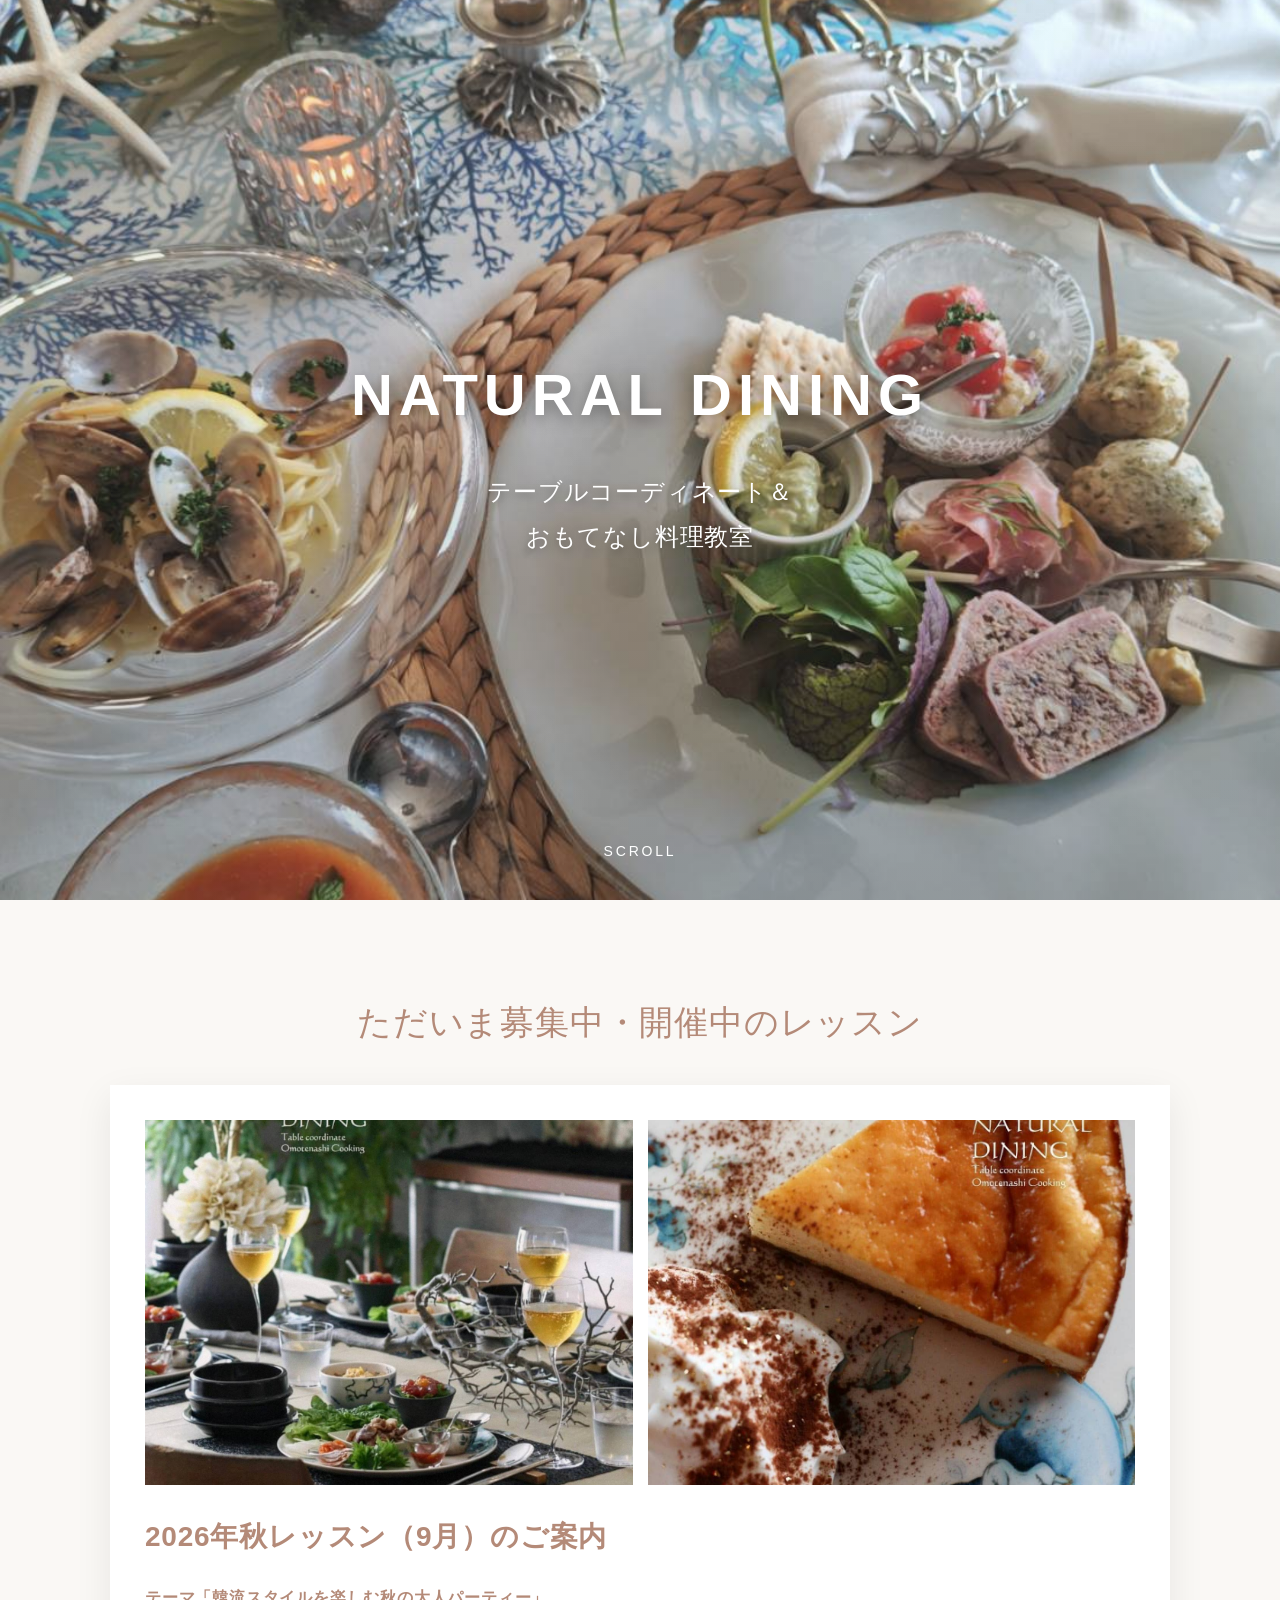
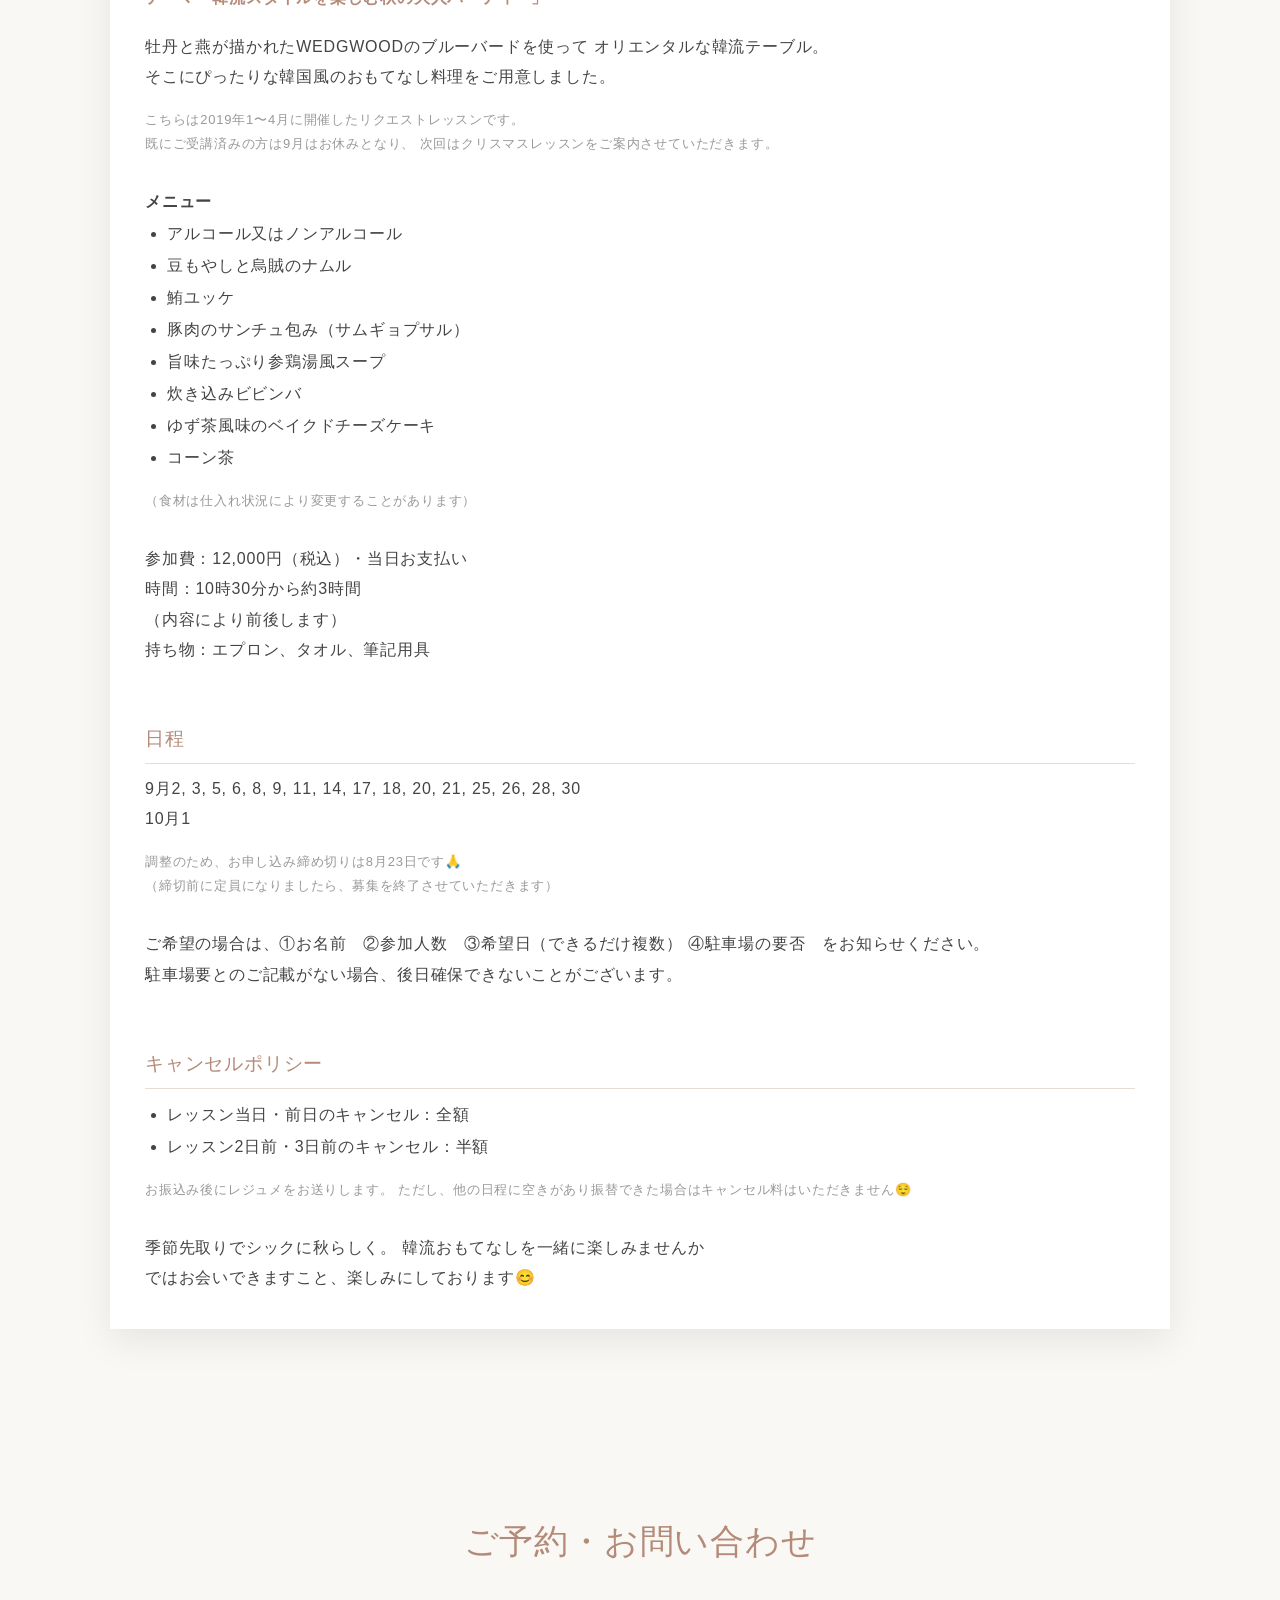
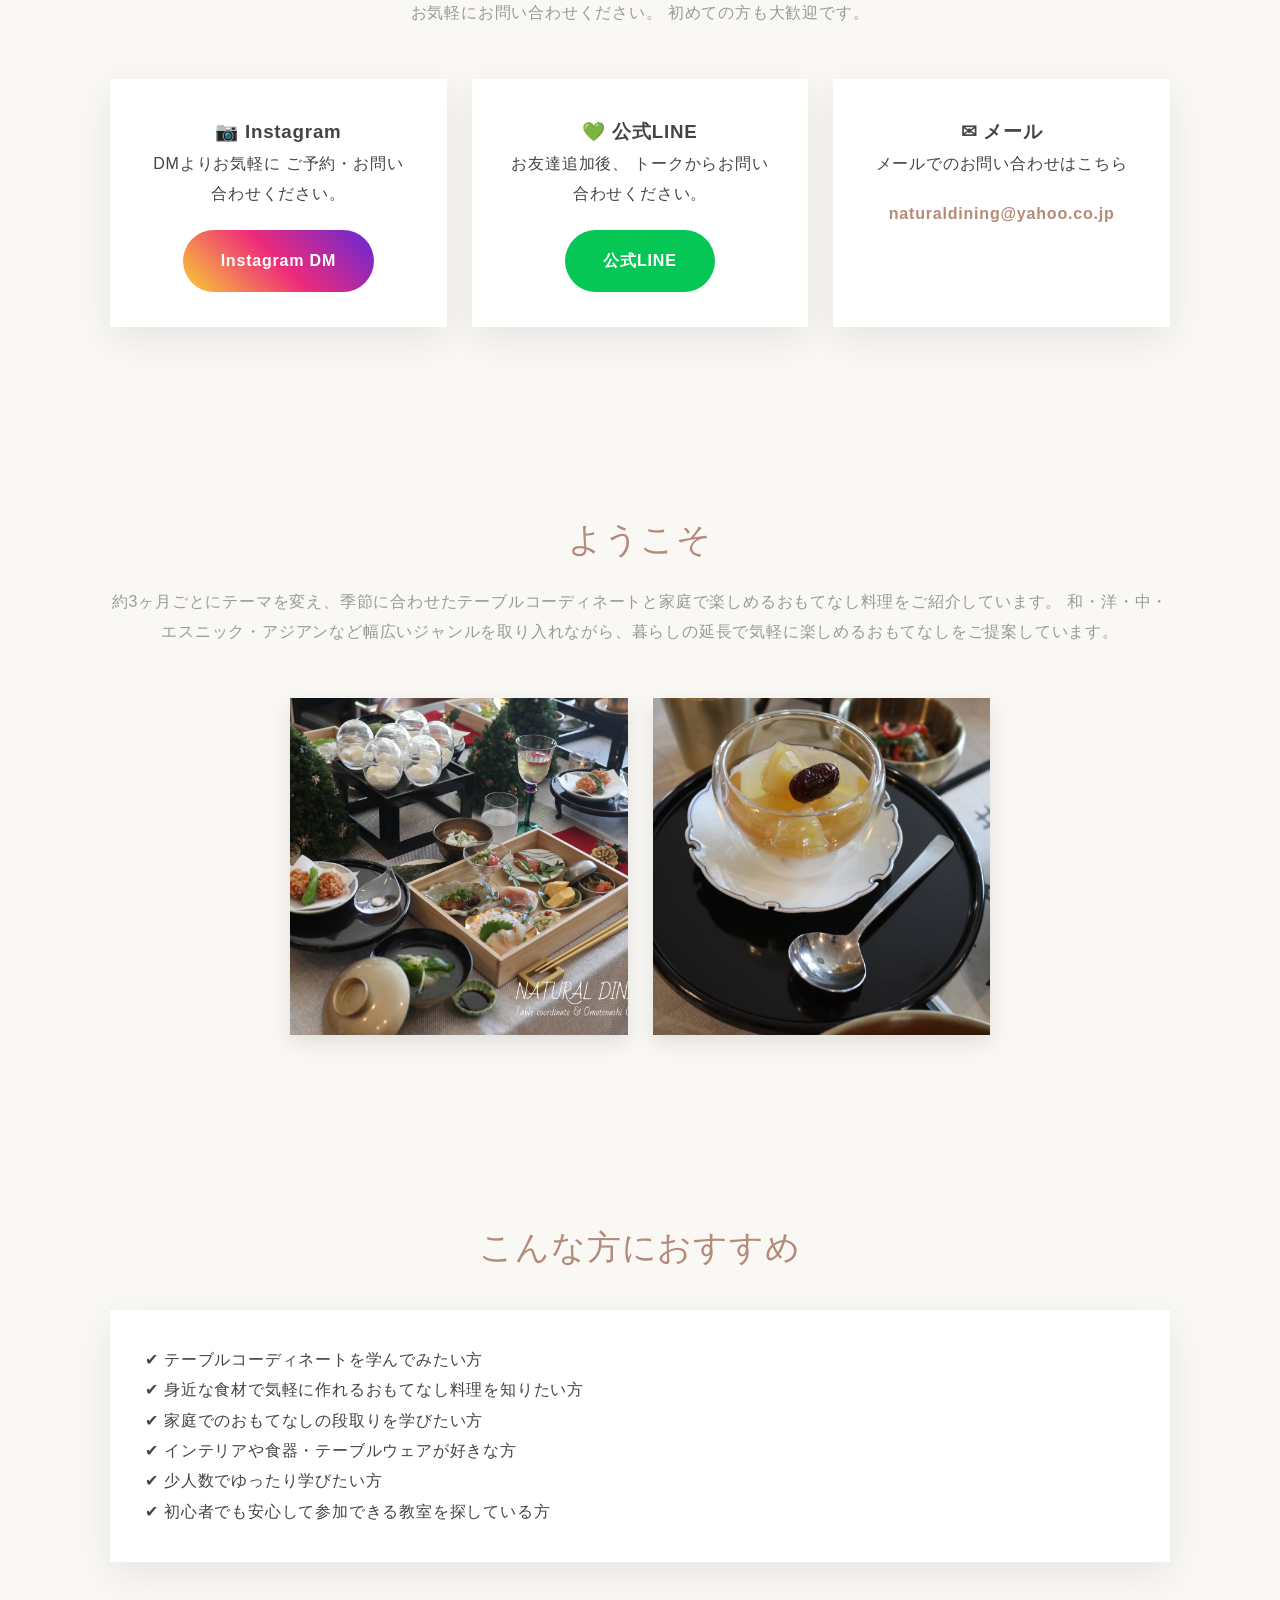
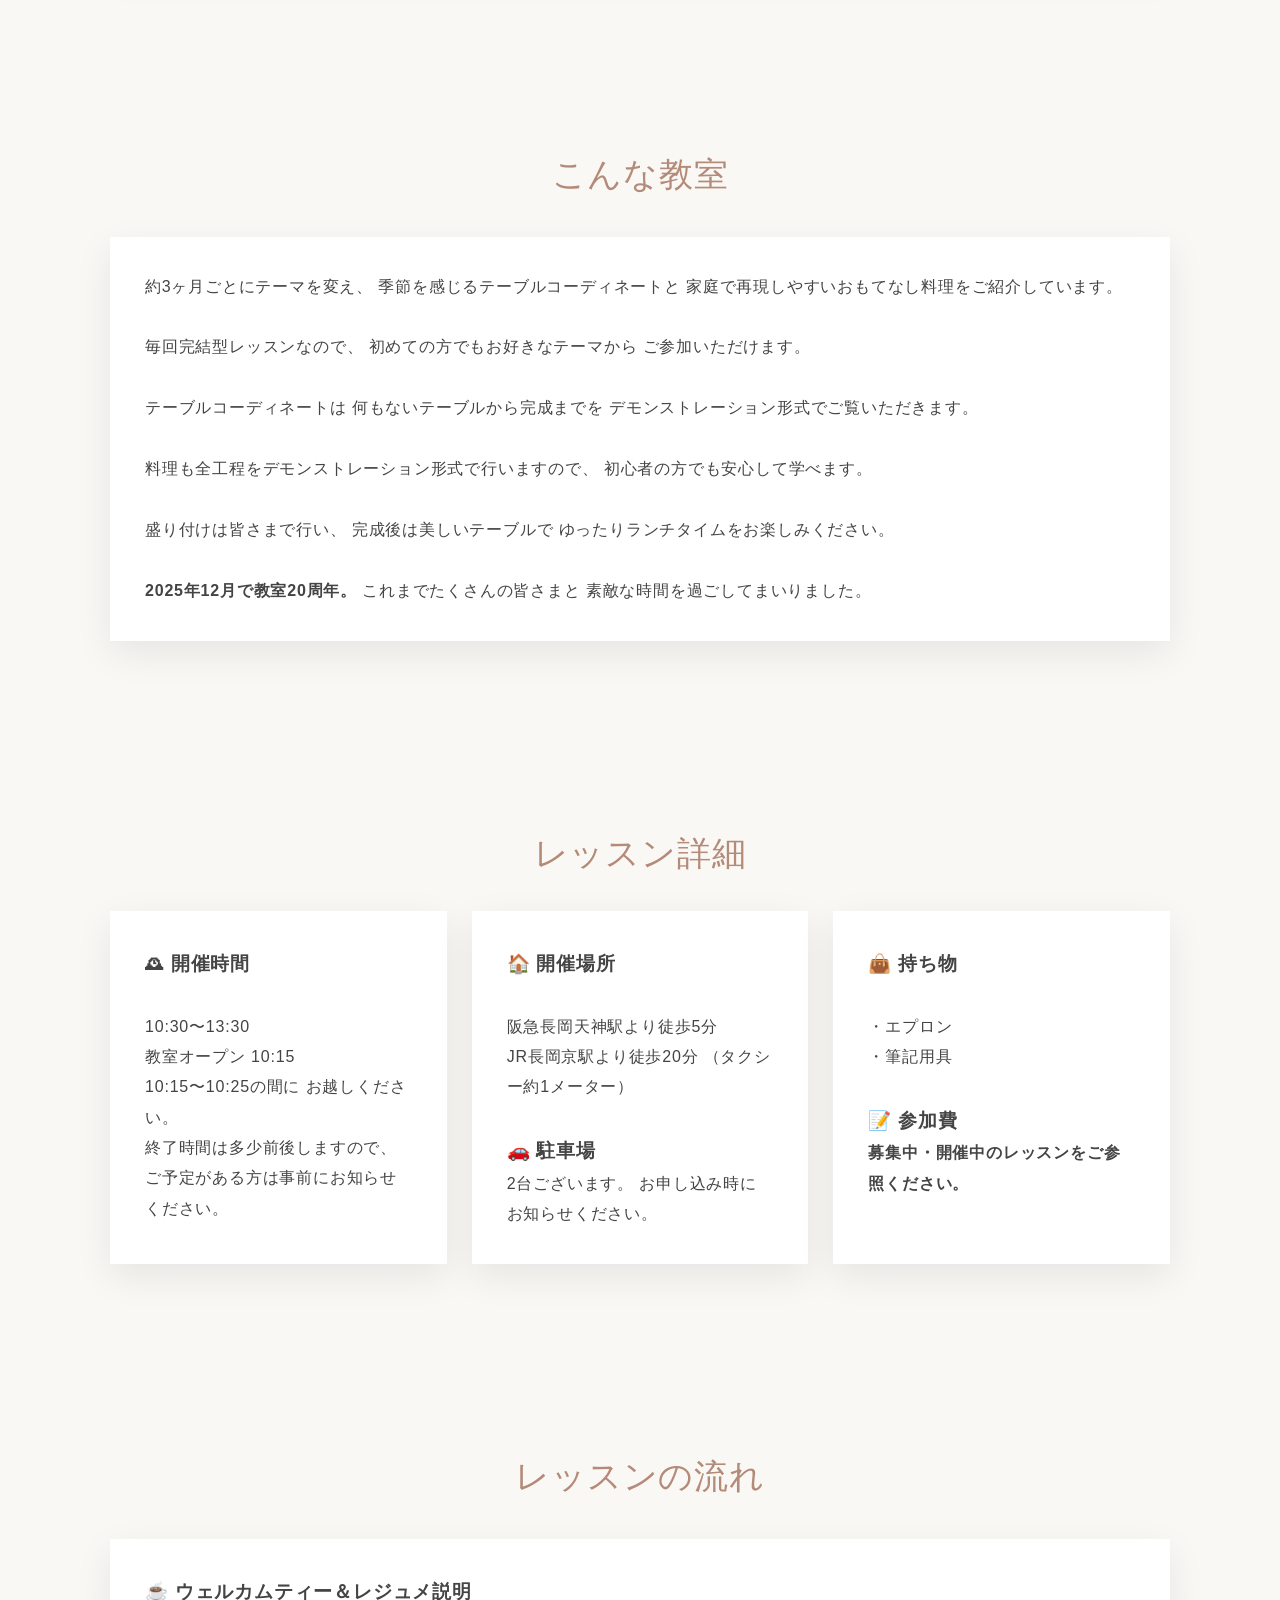
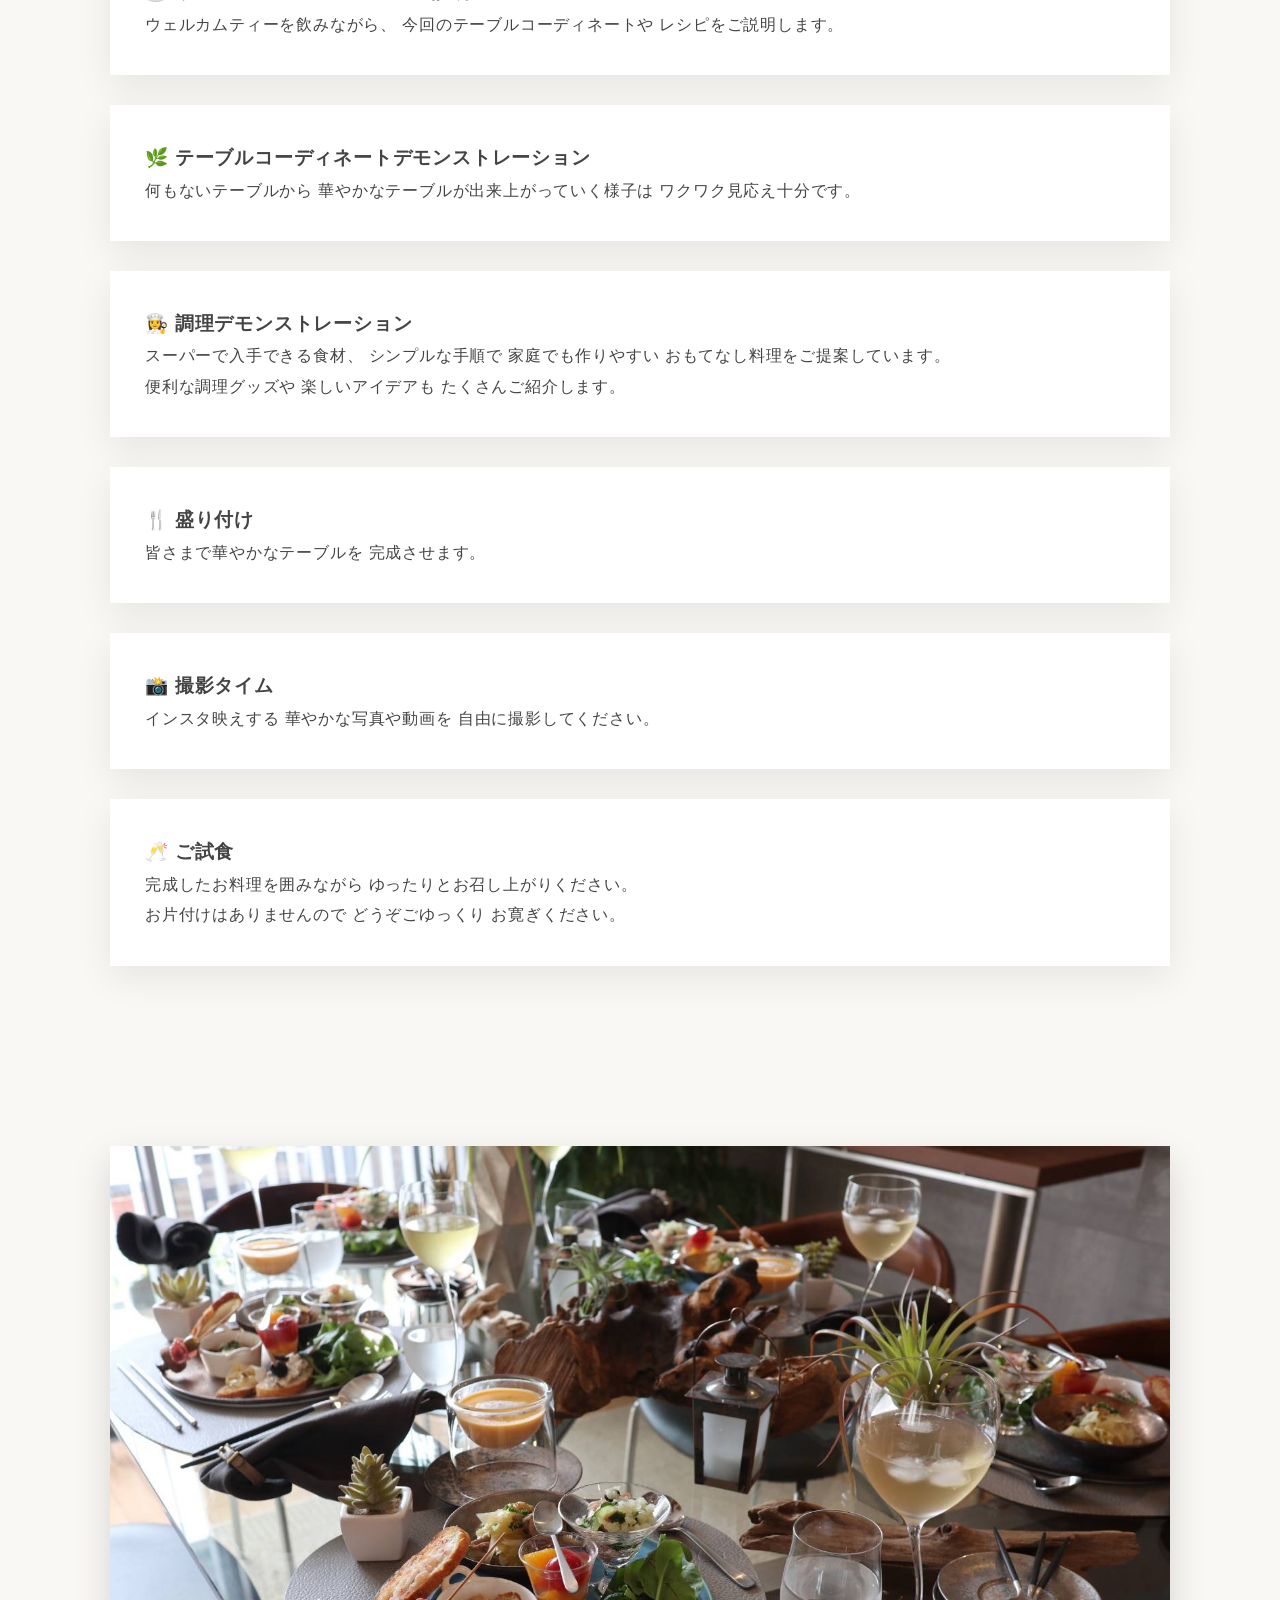
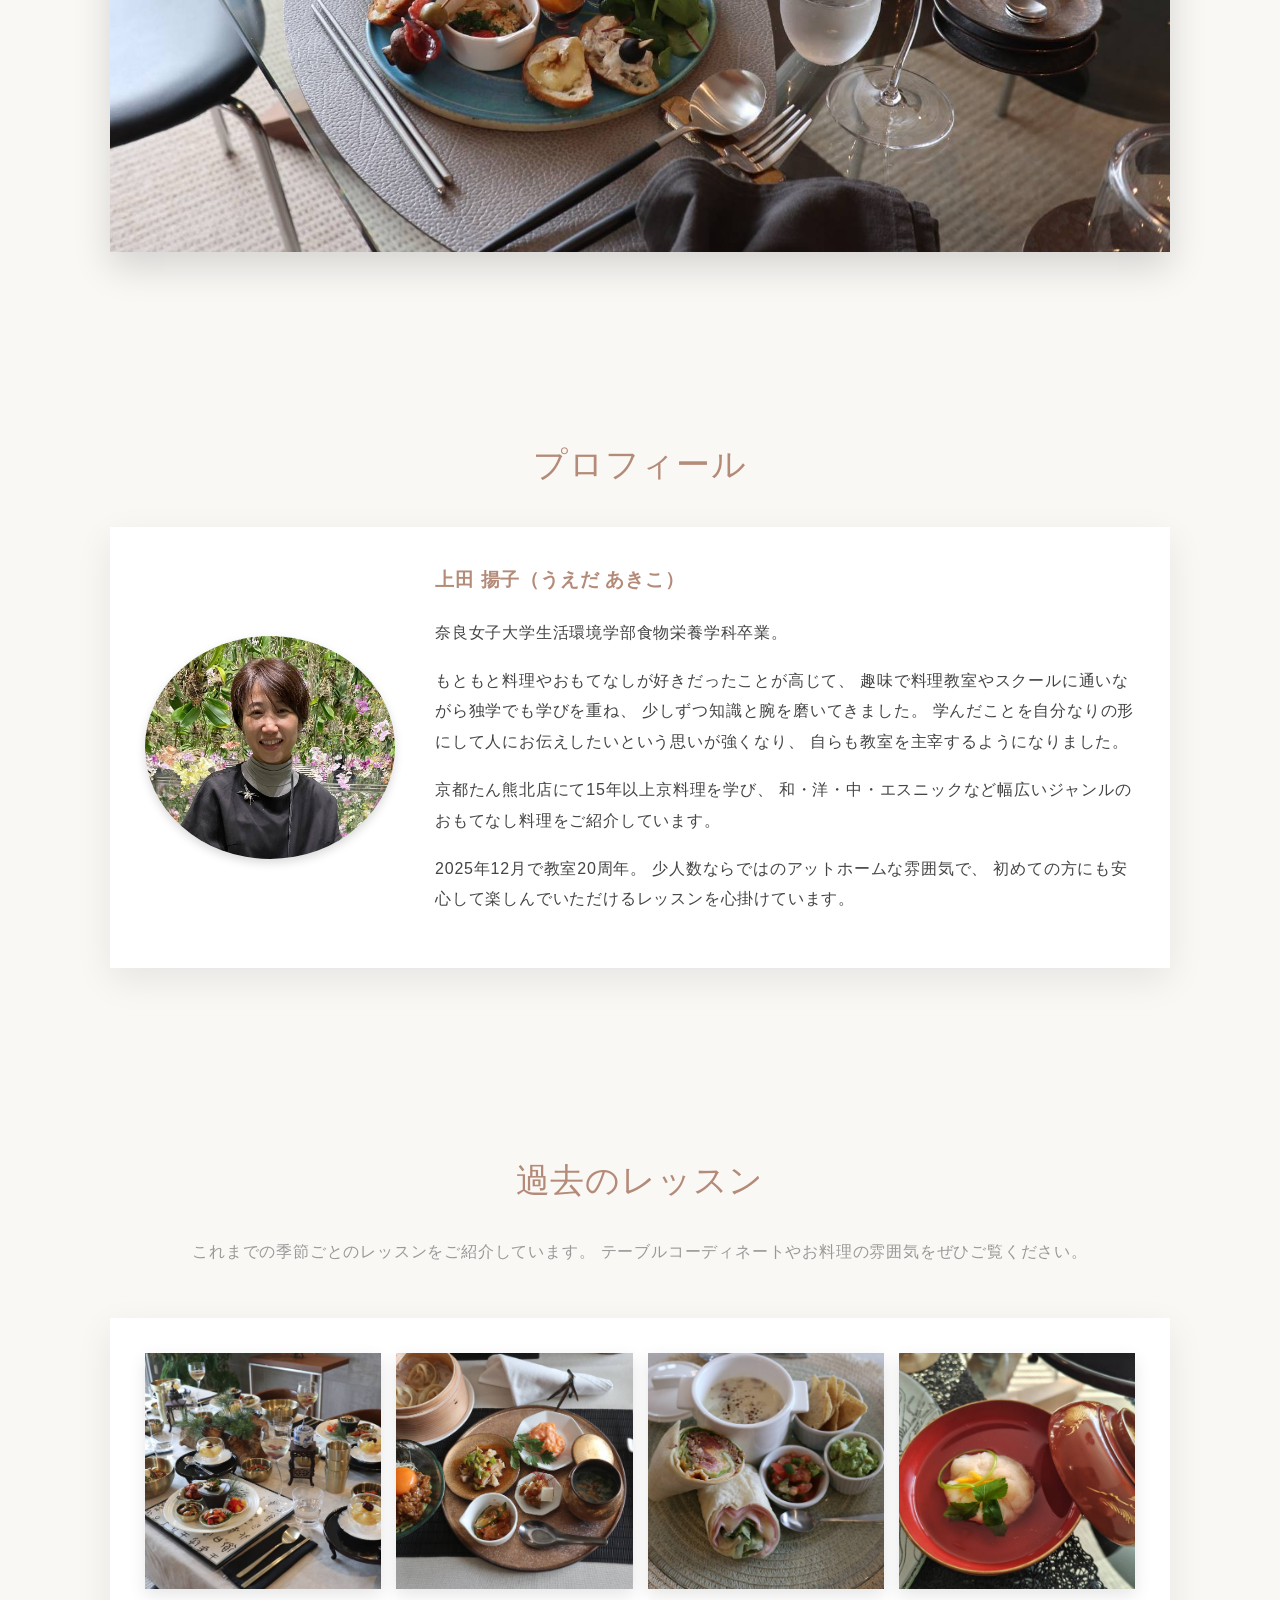
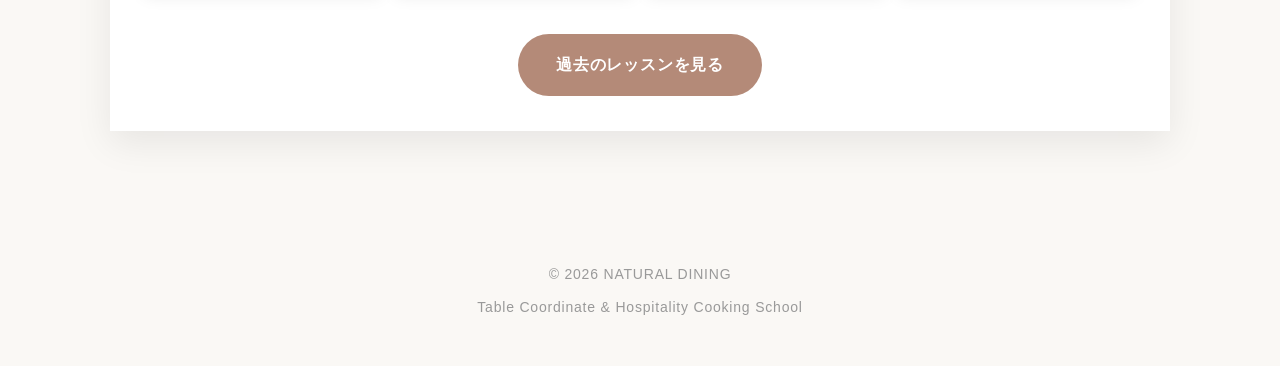
==== index.html @ 5495c00b "s" ====
<!DOCTYPE html>
<html lang="ja">
<head>

<meta charset="UTF-8">
<meta name="viewport" content="width=device-width, initial-scale=1.0">

<title>京都・長岡京市の料理教室｜NATURAL DINING｜テーブルコーディネート＆おもてなし料理教室</title>

<meta name="description" content="京都府長岡京市のテーブルコーディネート＆おもてなし料理教室『NATURAL DINING』。季節に合わせたテーブルコーディネートと家庭で楽しめるおもてなし料理をご紹介。初心者歓迎・少人数制。">

<meta name="keywords" content="料理教室,京都,長岡京市,長岡天神,テーブルコーディネート,おもてなし料理,NATURAL DINING">

<meta name="author" content="NATURAL DINING">

<meta name="google-site-verification" content="（現在のコードをそのまま貼り付け）">

<link rel="stylesheet" href="style.css">

</head>

<body>

<header class="hero">

<div class="hero-text">

<h1>NATURAL DINING</h1>

<p>テーブルコーディネート＆<br>おもてなし料理教室</p>

</div>

<div class="scroll">

SCROLL

</div>

</header>

<!-- ==========================
ただいま募集中・開催中のレッスン
========================== -->

<section class="fade">

<div class="icon-title">
<span class="icon"></span>
<h2>ただいま募集中・開催中のレッスン</h2>
</div>

<div class="card">

<div class="current-lesson-images">

<img src="images/current-lesson1.jpg" alt="ただいま募集中・開催中のレッスン1">

<img src="images/current-lesson2.jpg" alt="ただいま募集中・開催中のレッスン2">

</div>

<h3 class="current-lesson-title">

2026年秋レッスン（9月）のご案内

</h3>

<p class="lesson-theme">

テーマ「韓流スタイルを楽しむ秋の大人パーティー」

</p>

<p>

牡丹と燕が描かれたWEDGWOODのブルーバードを使って
オリエンタルな韓流テーブル。<br>
そこにぴったりな韓国風のおもてなし料理をご用意しました。

</p>

<p class="lesson-note">

こちらは2019年1〜4月に開催したリクエストレッスンです。<br>
既にご受講済みの方は9月はお休みとなり、
次回はクリスマスレッスンをご案内させていただきます。

</p>

<br>

<p>

<strong>メニュー</strong>

</p>

<ul class="lesson-list">

<li>アルコール又はノンアルコール</li>

<li>豆もやしと烏賊のナムル</li>

<li>鮪ユッケ</li>

<li>豚肉のサンチュ包み（サムギョプサル）</li>

<li>旨味たっぷり参鶏湯風スープ</li>

<li>炊き込みビビンバ</li>

<li>ゆず茶風味のベイクドチーズケーキ</li>

<li>コーン茶</li>

</ul>

<p class="lesson-note">

（食材は仕入れ状況により変更することがあります）

</p>

<br>

<p>

参加費：12,000円（税込）・当日お支払い

</p>

<p>

時間：10時30分から約3時間<br>
（内容により前後します）

</p>

<p>

持ち物：エプロン、タオル、筆記用具

</p>

<br>

<h4 class="jubako-title">日程</h4>

<p>

9月2, 3, 5, 6, 8, 9, 11, 14, 17, 18, 20, 21, 25, 26, 28, 30<br>
10月1

</p>

<p class="lesson-note">

調整のため、お申し込み締め切りは8月23日です🙏<br>
（締切前に定員になりましたら、募集を終了させていただきます）

</p>

<br>

<p>

ご希望の場合は、①お名前　②参加人数　③希望日（できるだけ複数）
④駐車場の要否　をお知らせください。<br>
駐車場要とのご記載がない場合、後日確保できないことがございます。

</p>

<br>

<h4 class="jubako-title">キャンセルポリシー</h4>

<ul class="lesson-list">

<li>レッスン当日・前日のキャンセル：全額</li>

<li>レッスン2日前・3日前のキャンセル：半額</li>

</ul>

<p class="lesson-note">

お振込み後にレジュメをお送りします。
ただし、他の日程に空きがあり振替できた場合はキャンセル料はいただきません😌

</p>

<br>

<p>

季節先取りでシックに秋らしく。
韓流おもてなしを一緒に楽しみませんか<br>
ではお会いできますこと、楽しみにしております😊

</p>

</div>

</section>

<!-- ==========================
ご予約・お問い合わせ
========================== -->

<section class="fade">

<div class="icon-title">
<span class="icon"></span>
<h2>ご予約・お問い合わせ</h2>
</div>

<p class="sub">

お気軽にお問い合わせください。
初めての方も大歓迎です。

</p>


<div class="grid-3">

<div class="card text-center">

<h3>📷 Instagram</h3>

<p>

DMよりお気軽に
ご予約・お問い合わせください。

</p>

<a

href="https://www.instagram.com/naturaldining/"

target="_blank"

class="btn instagram">

Instagram DM

</a>

</div>



<div class="card text-center">

<h3>💚 公式LINE</h3>

<p>

お友達追加後、
トークからお問い合わせください。

</p>

<a

href="https://lin.ee/VkDqIvW"

target="_blank"

class="btn line">

公式LINE

</a>

</div>



<div class="card text-center">

<h3>✉ メール</h3>

<p>

メールでのお問い合わせはこちら

</p>

<p class="mail-address">

naturaldining@yahoo.co.jp

</p>

</div>

</div>

</section>

<section class="fade">

<h2>ようこそ</h2>

<p class="sub">

約3ヶ月ごとにテーマを変え、季節に合わせたテーブルコーディネートと家庭で楽しめるおもてなし料理をご紹介しています。

和・洋・中・エスニック・アジアンなど幅広いジャンルを取り入れながら、暮らしの延長で気軽に楽しめるおもてなしをご提案しています。

</p>

<div class="welcome-images">

<img src="images/l3-1.jpg" alt="NATURAL DINING 教室の様子1">

<img src="images/l4-4.jpg" alt="NATURAL DINING 教室の様子2">

</div>

</section>

<!-- ==========================
① こんな方におすすめ
========================== -->

<section id="recommend" class="fade">

<div class="icon-title">
<span class="icon"></span>
<h2>こんな方におすすめ</h2>
</div>

<div class="card">

<p>✔ テーブルコーディネートを学んでみたい方</p>

<p>✔ 身近な食材で気軽に作れるおもてなし料理を知りたい方</p>

<p>✔ 家庭でのおもてなしの段取りを学びたい方</p>

<p>✔ インテリアや食器・テーブルウェアが好きな方</p>

<p>✔ 少人数でゆったり学びたい方</p>

<p>✔ 初心者でも安心して参加できる教室を探している方</p>

</div>

</section>


<!-- ==========================
② こんな教室
========================== -->

<section class="fade">

<div class="icon-title">
<span class="icon"></span>
<h2>こんな教室</h2>
</div>

<div class="card">

<p>

約3ヶ月ごとにテーマを変え、
季節を感じるテーブルコーディネートと
家庭で再現しやすいおもてなし料理をご紹介しています。

</p>

<br>

<p>

毎回完結型レッスンなので、
初めての方でもお好きなテーマから
ご参加いただけます。

</p>

<br>

<p>

テーブルコーディネートは
何もないテーブルから完成までを
デモンストレーション形式でご覧いただきます。

</p>

<br>

<p>

料理も全工程をデモンストレーション形式で行いますので、
初心者の方でも安心して学べます。

</p>

<br>

<p>

盛り付けは皆さまで行い、
完成後は美しいテーブルで
ゆったりランチタイムをお楽しみください。

</p>

<br>

<p>

<strong>2025年12月で教室20周年。</strong>

これまでたくさんの皆さまと
素敵な時間を過ごしてまいりました。

</p>

</div>

</section>


<!-- ==========================
③ レッスン詳細
========================== -->

<section class="fade">

<div class="icon-title">

<span class="icon"></span>

<h2>レッスン詳細</h2>

</div>


<div class="grid-3">


<div class="card">

<h3>🕰 開催時間</h3>

<br>

<p>

10:30〜13:30

</p>

<p>

教室オープン
10:15

</p>

<p>

10:15〜10:25の間に
お越しください。

</p>

<p>

終了時間は多少前後しますので、
ご予定がある方は事前にお知らせください。

</p>

</div>


<div class="card">

<h3>🏠 開催場所</h3>

<br>

<p>

阪急長岡天神駅より徒歩5分

</p>

<p>

JR長岡京駅より徒歩20分

（タクシー約1メーター）

</p>

<br>

<h3>🚗 駐車場</h3>

<p>

2台ございます。

お申し込み時にお知らせください。

</p>

</div>


<div class="card">

<h3>👜 持ち物</h3>

<br>

<p>

・エプロン

</p>

<p>

・筆記用具

</p>

<br>

<h3>📝 参加費</h3>

<p>

<strong>

募集中・開催中のレッスンをご参照ください。

</strong>

</p>

</div>

</div>

</section>

<!-- ==========================
④ レッスンの流れ
========================== -->

<section class="fade">

<div class="icon-title">
<span class="icon"></span>
<h2>レッスンの流れ</h2>
</div>

<div class="card">

<h3>☕ ウェルカムティー＆レジュメ説明</h3>

<p>
ウェルカムティーを飲みながら、
今回のテーブルコーディネートや
レシピをご説明します。
</p>

</div>

<div class="card">

<h3>🌿 テーブルコーディネートデモンストレーション</h3>

<p>
何もないテーブルから
華やかなテーブルが出来上がっていく様子は
ワクワク見応え十分です。
</p>

</div>

<div class="card">

<h3>👩‍🍳 調理デモンストレーション</h3>

<p>
スーパーで入手できる食材、
シンプルな手順で
家庭でも作りやすい
おもてなし料理をご提案しています。
</p>

<p>

便利な調理グッズや
楽しいアイデアも
たくさんご紹介します。

</p>

</div>

<div class="card">

<h3>🍴 盛り付け</h3>

<p>

皆さまで華やかなテーブルを
完成させます。

</p>

</div>

<div class="card">

<h3>📸 撮影タイム</h3>

<p>

インスタ映えする
華やかな写真や動画を
自由に撮影してください。

</p>

</div>

<div class="card">

<h3>🥂 ご試食</h3>

<p>

完成したお料理を囲みながら
ゆったりとお召し上がりください。

</p>

<p>

お片付けはありませんので
どうぞごゆっくり
お寛ぎください。

</p>

</div>

</section>


<!-- ==========================
レッスンイメージ
========================== -->

<section class="fade">

<img src="images/lesson-main.jpg" class="hero-img" alt="レッスン風景">

</section>

<!-- ==========================
プロフィール
========================== -->

<section class="fade">

<div class="icon-title">
<span class="icon"></span>
<h2>プロフィール</h2>
</div>

<div class="card profile-box">

<div class="profile-image">
<img src="images/profile.jpg" alt="上田揚子">
</div>

<div class="profile-text">

<h3>上田 揚子（うえだ あきこ）</h3>

<p>

奈良女子大学生活環境学部食物栄養学科卒業。

</p>

<p>

もともと料理やおもてなしが好きだったことが高じて、
趣味で料理教室やスクールに通いながら独学でも学びを重ね、
少しずつ知識と腕を磨いてきました。

学んだことを自分なりの形にして人にお伝えしたいという思いが強くなり、
自らも教室を主宰するようになりました。

</p>

<p>

京都たん熊北店にて15年以上京料理を学び、
和・洋・中・エスニックなど幅広いジャンルのおもてなし料理をご紹介しています。

</p>

<p>

2025年12月で教室20周年。

少人数ならではのアットホームな雰囲気で、
初めての方にも安心して楽しんでいただけるレッスンを心掛けています。

</p>

</div>

</div>

</section>



<!-- ==========================
過去のレッスン
========================== -->

<section class="fade">

<div class="icon-title">
<span class="icon"></span>
<h2>過去のレッスン</h2>
</div>

<p class="sub">

これまでの季節ごとのレッスンをご紹介しています。
テーブルコーディネートやお料理の雰囲気をぜひご覧ください。

</p>

<div class="card text-center">

<div class="gallery-grid">

<img src="images/l4-1.jpg" alt="過去のレッスン1">

<img src="images/l9-2.jpg" alt="過去のレッスン2">

<img src="images/l2-4.jpg" alt="過去のレッスン3">

<img src="images/l7-4.jpg" alt="過去のレッスン4">

</div>

<a href="gallery.html" class="btn mail">

過去のレッスンを見る

</a>

</div>

</section>



<footer>

<p>

© 2026 NATURAL DINING

</p>

<p>

Table Coordinate & Hospitality Cooking School

</p>

</footer>



<script>

const observer = new IntersectionObserver(entries => {

entries.forEach(entry => {

if (entry.isIntersecting) {

entry.target.classList.add("show");

}

});

});

document.querySelectorAll(".fade").forEach(el => {

observer.observe(el);

});

</script>

</body>
</html>
---- style.css ----
/* ==========================================================
   NATURAL DINING - style.css
   ========================================================== */

* {
  margin: 0;
  padding: 0;
  box-sizing: border-box;
}

html {
  scroll-behavior: smooth;
}

body {
  font-family:
    "Hiragino Maru Gothic ProN",
    "ヒラギノ丸ゴ ProN",
    "Noto Sans JP",
    sans-serif;
  background: #faf8f5;
  color: #444;
  line-height: 1.9;
  letter-spacing: .05em;
}

img {
  max-width: 100%;
  display: block;
}

a {
  text-decoration: none;
  transition: .3s;
}

section {
  max-width: 1100px;
  margin: auto;
  padding: 90px 20px;
}

h2 {
  text-align: center;
  font-size: 34px;
  font-weight: normal;
  color: #b48a78;
  margin-bottom: 15px;
}

.sub {
  text-align: center;
  color: #999;
  margin-bottom: 50px;
}

/* ==========================
   ファーストビュー
   ========================== */

.hero {
  position: relative;
  height: 100vh;
  background:
    linear-gradient(rgba(255, 255, 255, .08), rgba(255, 255, 255, .08)),
    url(images/main.jpg) center/cover no-repeat;
  display: flex;
  justify-content: center;
  align-items: center;
  text-align: center;
}

.hero::after {
  content: "";
  position: absolute;
  inset: 0;
  background: linear-gradient(rgba(255, 255, 255, .05), rgba(0, 0, 0, .18));
}

.hero-text {
  position: relative;
  z-index: 10;
  padding: 20px;
}

.hero h1 {
  font-size: 58px;
  letter-spacing: 6px;
  color: #fff;
  text-shadow: 0 5px 15px rgba(0, 0, 0, .35);
  white-space: nowrap;
}

.hero p {
  margin-top: 18px;
  font-size: 24px;
  color: #fff;
  text-shadow: 0 3px 10px rgba(0, 0, 0, .35);
}

/* ==========================
   スクロール
   ========================== */

.scroll {
  position: absolute;
  bottom: 35px;
  left: 50%;
  transform: translateX(-50%);
  color: #fff;
  font-size: 14px;
  z-index: 10;
  letter-spacing: .2em;
  animation: updown 2s infinite;
}

@keyframes updown {
  0%   { transform: translate(-50%, 0); }
  50%  { transform: translate(-50%, 10px); }
  100% { transform: translate(-50%, 0); }
}

/* ==========================
   共通カード
   ========================== */

.card {
  background: #fff;
  padding: 35px;
  box-shadow: 0 12px 35px rgba(0, 0, 0, .08);
  margin-top: 30px;
  transition: .4s;
}

.card:hover {
  transform: translateY(-8px);
  box-shadow: 0 20px 45px rgba(0, 0, 0, .12);
}

/* ==========================
   アイコン付きタイトル
   ========================== */

.icon-title {
  text-align: center;
  margin-bottom: 25px;
  color: #b48a78;
}

.icon-title h2 {
  margin: 0;
}

.icon {
  font-size: 34px;
}

/* ==========================
   プロフィール
   ========================== */

.profile-box {
  display: flex;
  align-items: center;
  gap: 40px;
}

.profile-image {
  flex: 0 0 250px;
}

.profile-image img {
  width: 250px;
  border-radius: 50%;
  display: block;
  margin: 0 auto;
  box-shadow: 0 4px 10px rgba(0, 0, 0, .15);
}

.profile-text {
  flex: 1;
}

.profile-text h3 {
  margin-bottom: 20px;
  color: #b48a78;
}

.profile-text p {
  margin-bottom: 18px;
}

/* ==========================
   グリッドレイアウト（詳細・予約カード）
   ========================== */

.grid-3 {
  display: grid;
  grid-template-columns: repeat(auto-fit, minmax(240px, 1fr));
  gap: 25px;
}

.grid-3 .card {
  margin-top: 0;
}

/* ==========================
   ボタン
   ========================== */

.btn {
  display: inline-block;
  padding: 16px 38px;
  border-radius: 40px;
  font-weight: bold;
  margin-top: 20px;
}

.instagram {
  background: linear-gradient(45deg, #f9ce34, #ee2a7b, #6228d7);
  color: white;
}

.line {
  background: #06c755;
  color: #fff;
}

.mail {
  background: #b48a78;
  color: #fff;
}

.mail-address {
  margin-top: 20px;
  font-weight: bold;
  color: #b48a78;
  word-break: break-all;
}

.btn:hover {
  transform: translateY(-4px);
}

/* ==========================
   汎用ユーティリティ
   ========================== */

.text-center {
  text-align: center;
}

.hero-img {
  width: 100%;
  box-shadow: 0 15px 35px rgba(0, 0, 0, .15);
}

.lesson-img {
  width: 100%;
  margin-bottom: 25px;
}

.current-lesson-images {
  display: grid;
  grid-template-columns: repeat(2, 1fr);
  gap: 15px;
  margin-bottom: 25px;
}

.current-lesson-images img {
  width: 100%;
  aspect-ratio: 4 / 3;
  object-fit: cover;
}

.current-lesson-title {
  color: #b48a78;
  font-size: 28px;
  margin-bottom: 20px;
}

.lesson-theme {
  font-weight: bold;
  color: #b48a78;
  margin-bottom: 18px;
}

.jubako-title {
  color: #b48a78;
  font-size: 19px;
  margin: 25px 0 10px;
  font-weight: normal;
  border-bottom: 1px solid #e5ddd5;
  padding-bottom: 6px;
}

.lesson-note {
  color: #999;
  font-size: 13px;
  margin-top: 15px;
}

.lesson-list {
  line-height: 2;
  padding-left: 1.4em;
}

.gallery-img {
  width: 100%;
  max-width: 700px;
  margin: 0 auto 25px;
}

.welcome-images {
  display: grid;
  grid-template-columns: repeat(2, 1fr);
  gap: 25px;
  max-width: 700px;
  margin: 40px auto 0;
}

.welcome-images img {
  width: 100%;
  aspect-ratio: 1 / 1;
  object-fit: cover;
  box-shadow: 0 8px 20px rgba(0, 0, 0, .1);
}

.gallery-grid {
  display: grid;
  grid-template-columns: repeat(4, 1fr);
  gap: 15px;
  margin-bottom: 25px;
}

.gallery-grid img {
  width: 100%;
  aspect-ratio: 1 / 1;
  object-fit: cover;
  box-shadow: 0 6px 16px rgba(0, 0, 0, .1);
}

/* ==========================
   フェードイン
   ========================== */

.fade {
  opacity: 0;
  transform: translateY(40px);
  transition: 1s;
}

.fade.show {
  opacity: 1;
  transform: none;
}

/* ==========================
   フッター
   ========================== */

footer {
  text-align: center;
  padding: 40px 20px;
  color: #999;
  font-size: 14px;
}

footer p {
  margin-bottom: 6px;
}

/* ==========================
   スマホ
   ========================== */

@media (max-width: 768px) {
  body {
    font-size: 15px;
    line-height: 1.8;
  }

  .profile-box {
    flex-direction: column;
    text-align: left;
  }

  .profile-image {
    flex: none;
  }

  .profile-image img {
    width: 130px;
  }

  .hero {
    height: 85vh;
  }

  .hero h1 {
    font-size: 34px;
    letter-spacing: 2px;
  }

  .hero p {
    font-size: 17px;
  }

  h2 {
    font-size: 25px;
  }

  section {
    padding: 60px 18px;
  }

  .card {
    padding: 20px;
  }

  .card p,
  .card li {
    font-size: 15px;
  }

  .profile-text p {
    font-size: 15px;
  }

  .welcome-images {
    gap: 12px;
    max-width: 100%;
  }

  .current-lesson-images {
    grid-template-columns: repeat(2, 1fr);
    gap: 8px;
  }

  .gallery-grid {
    grid-template-columns: repeat(2, 1fr);
  }
}
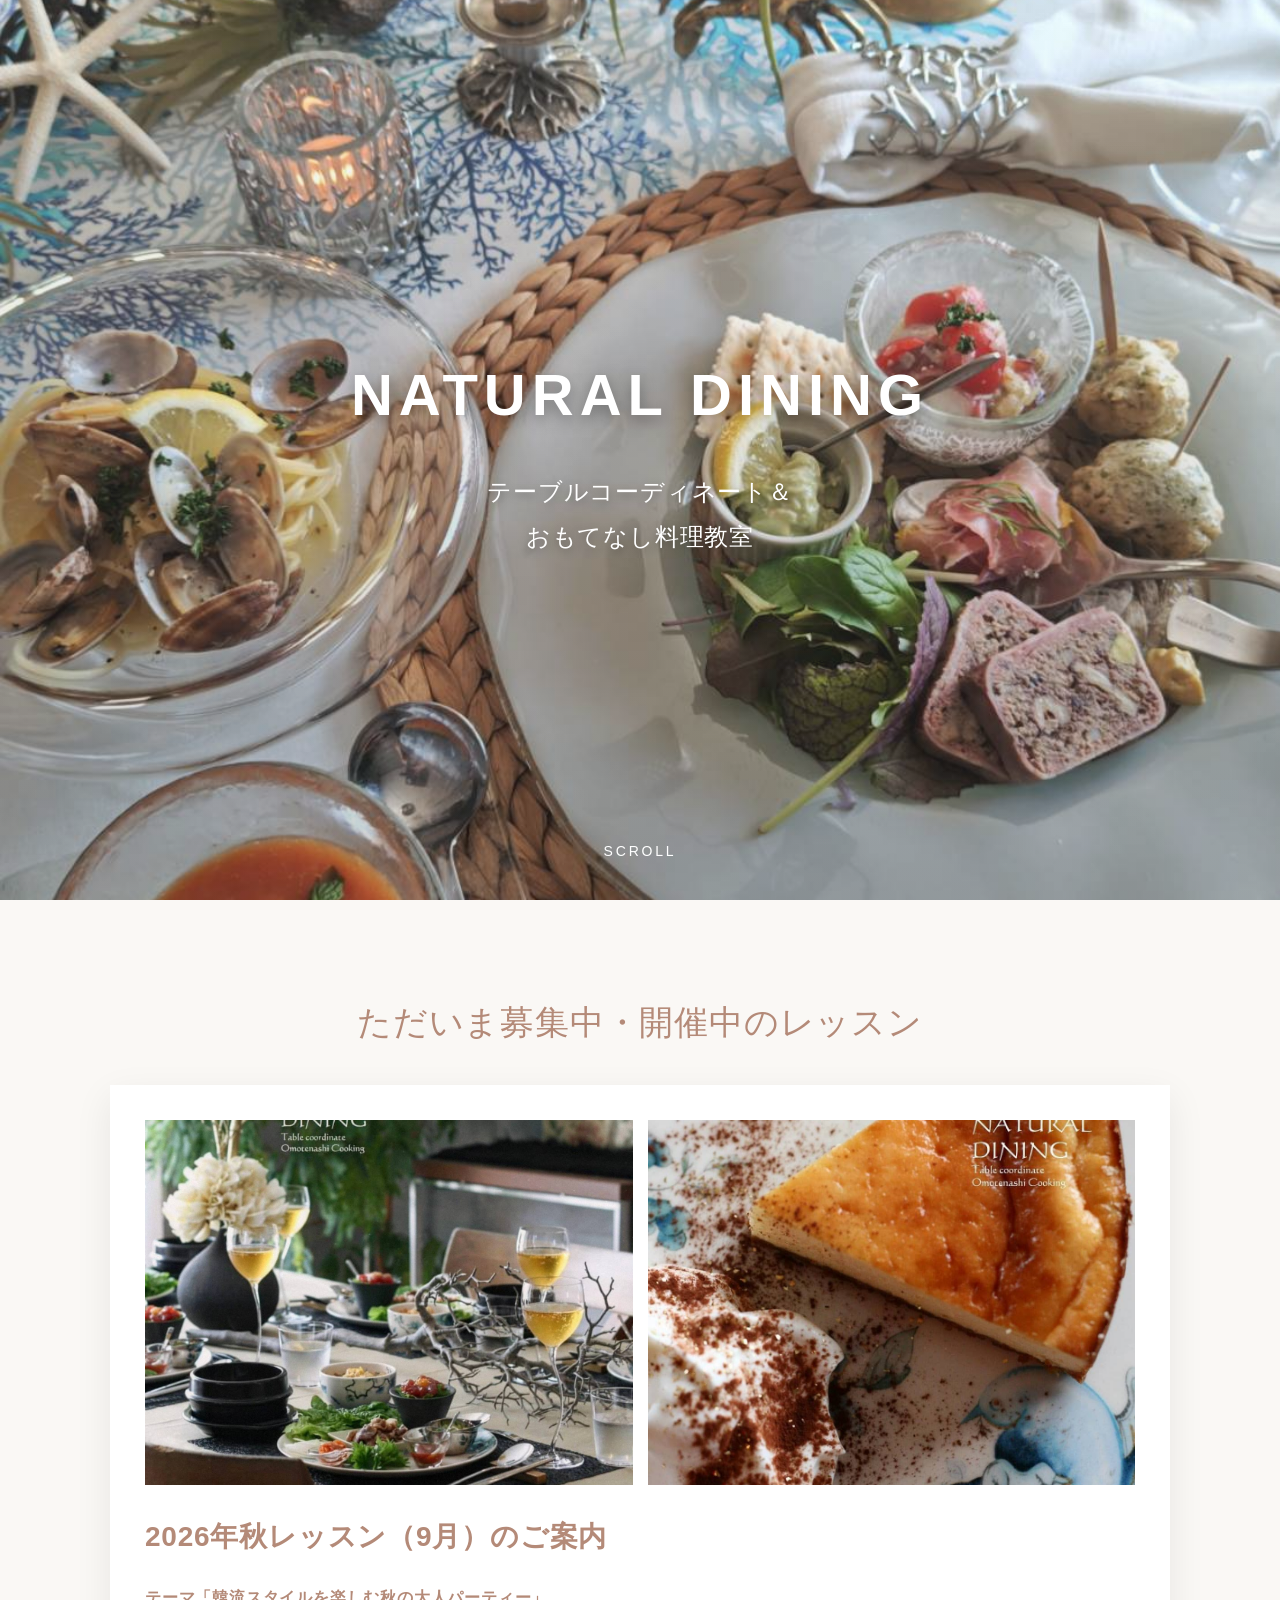
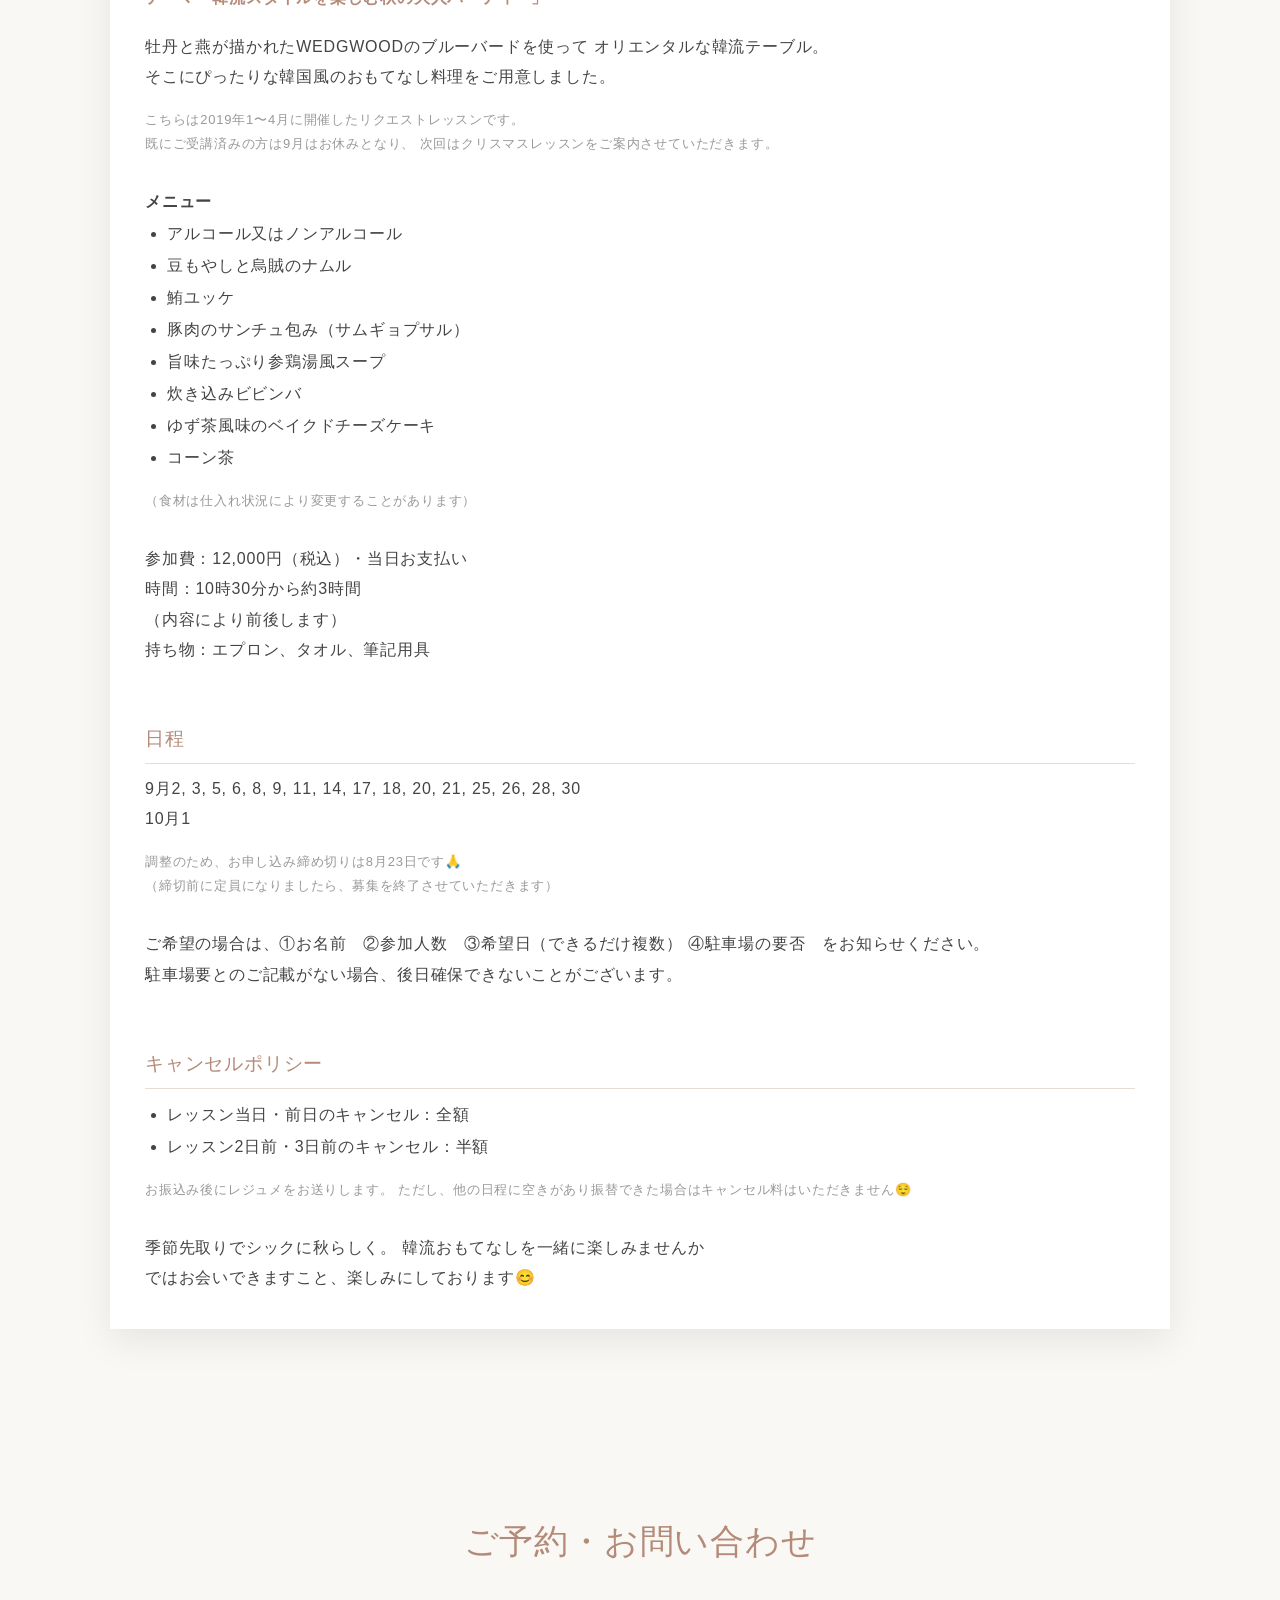
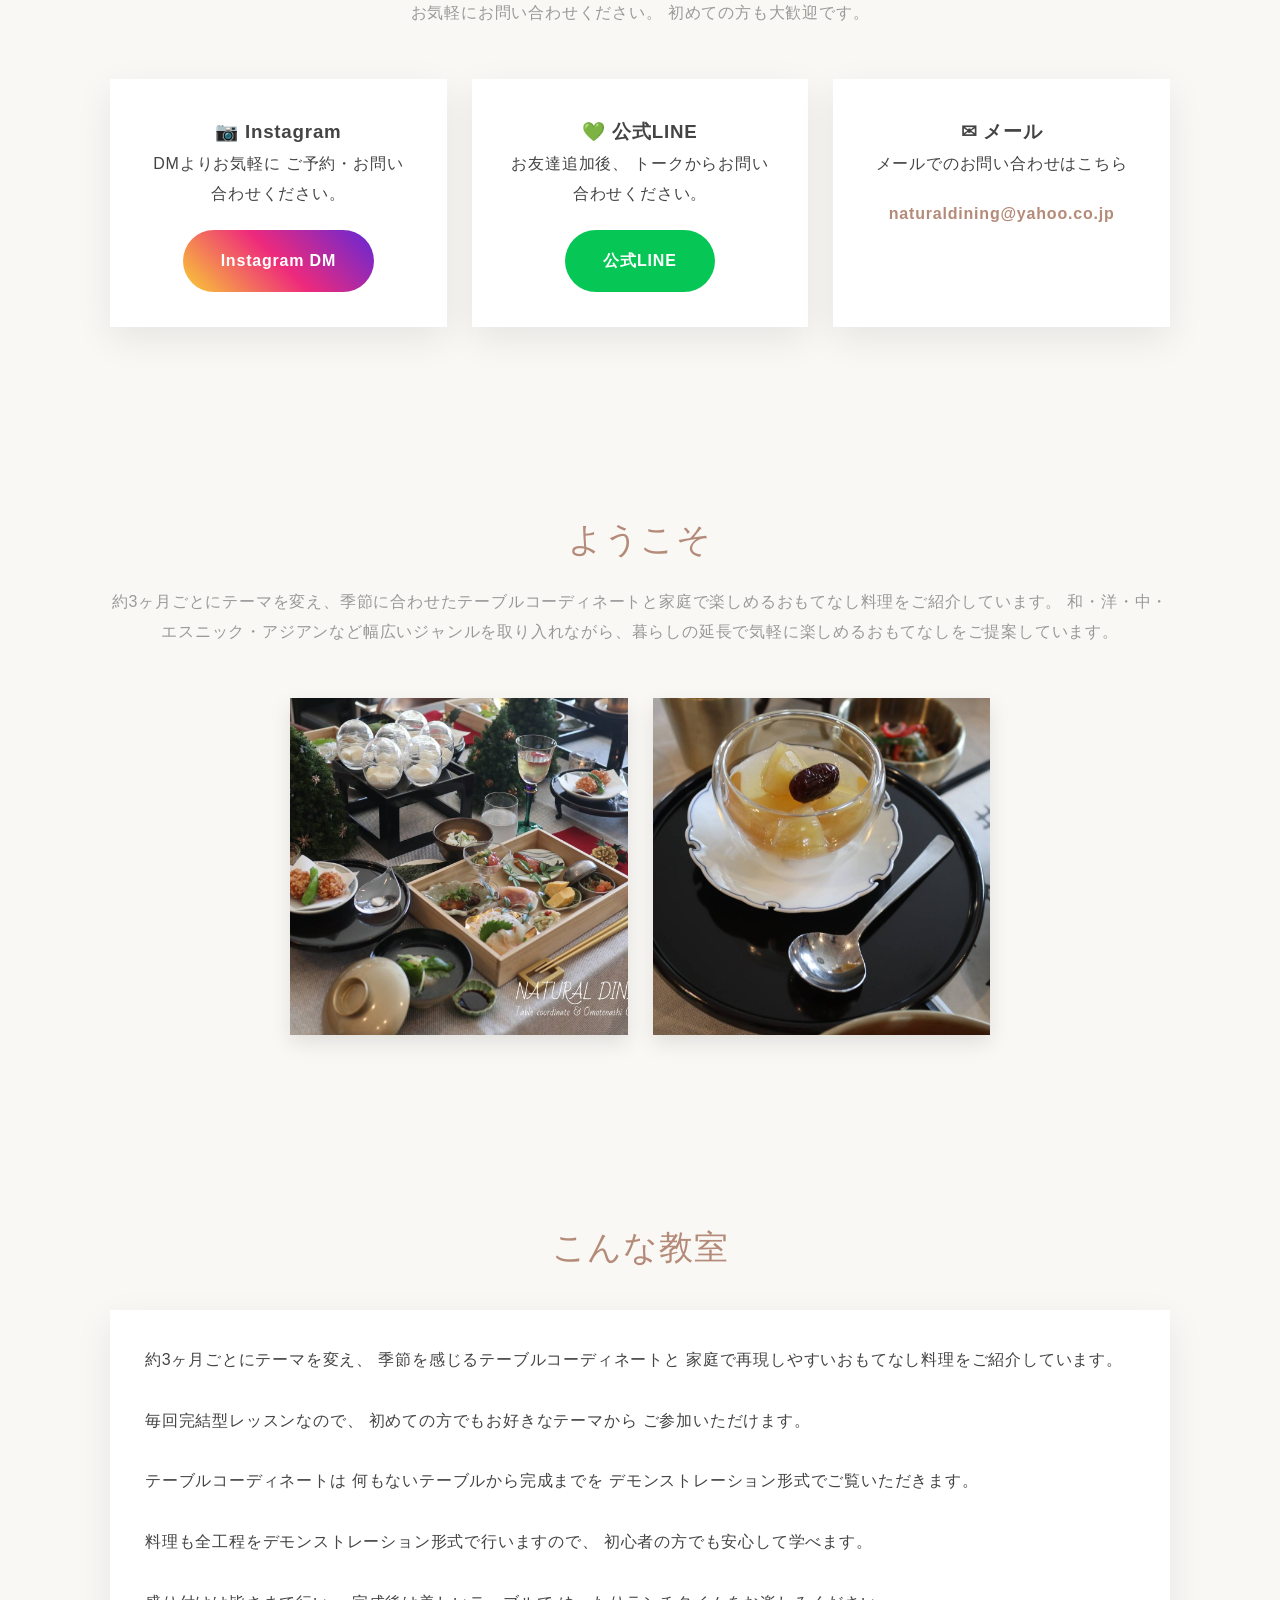
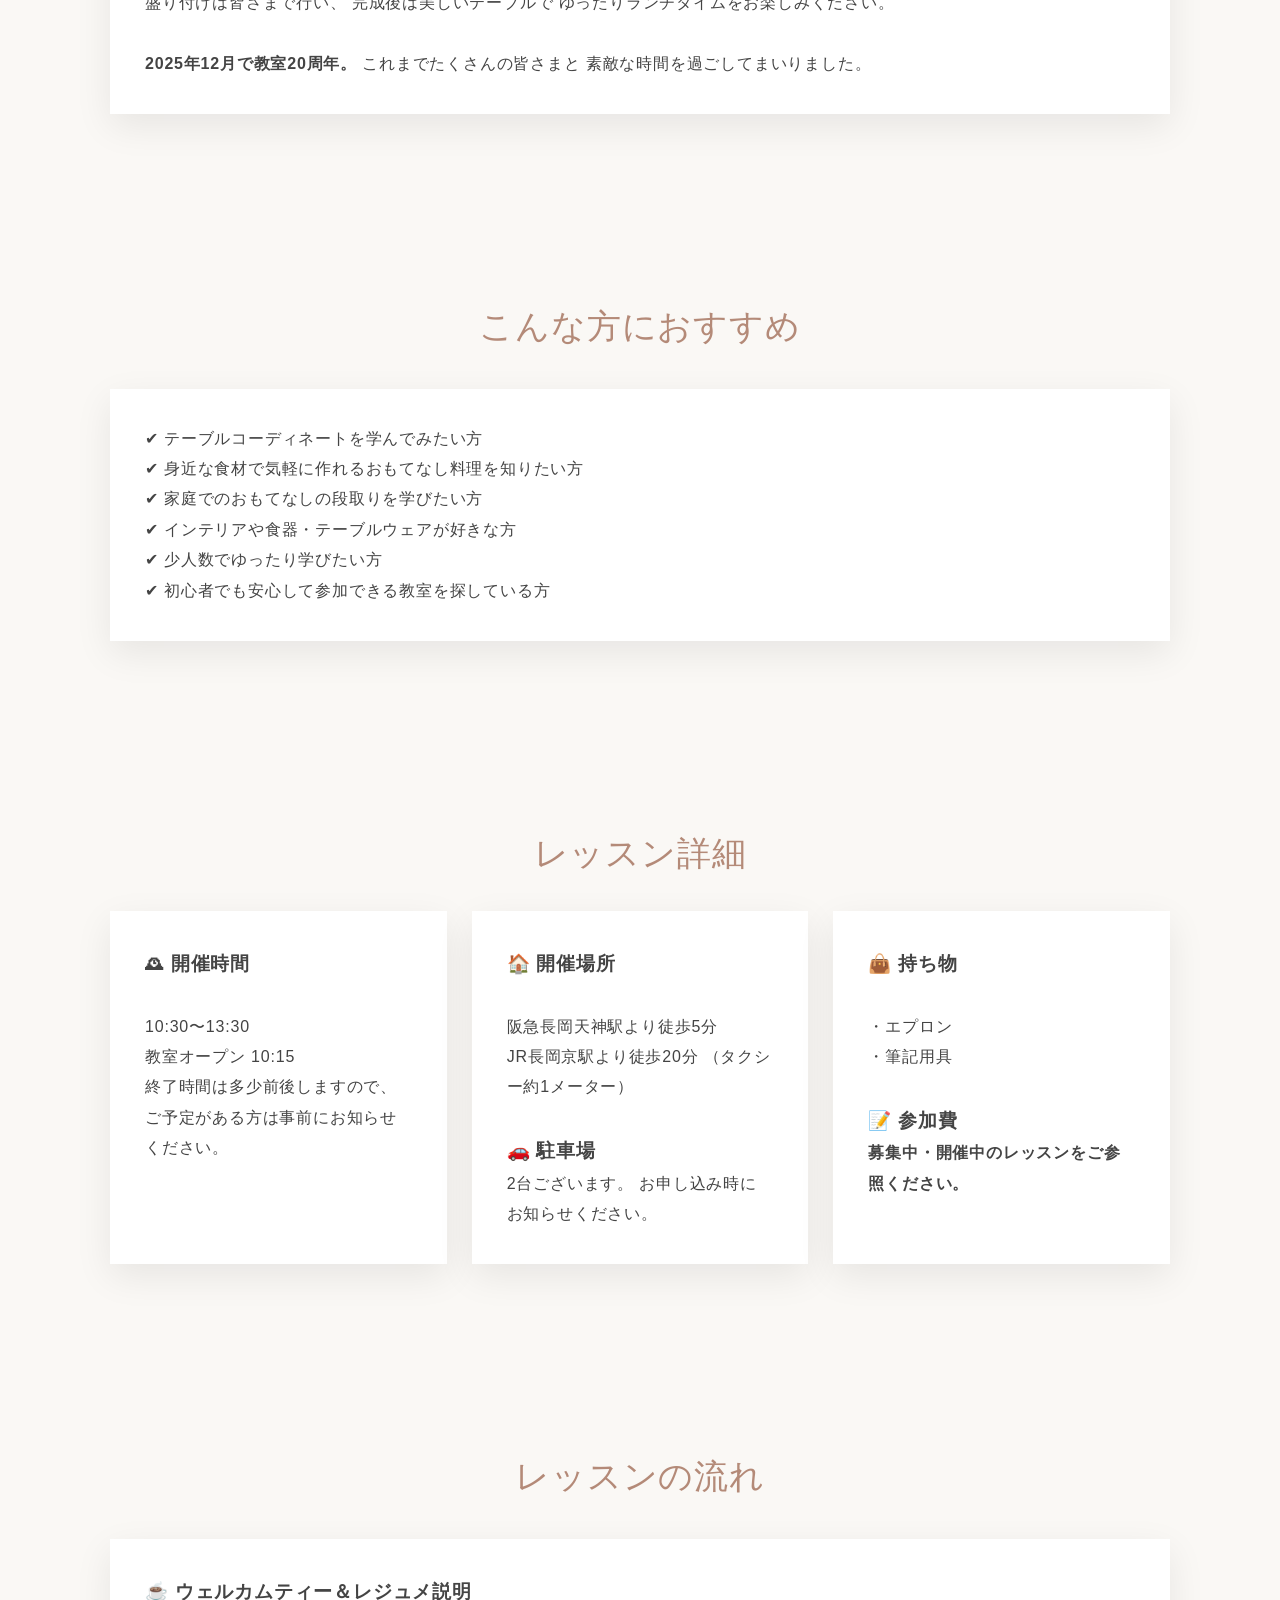
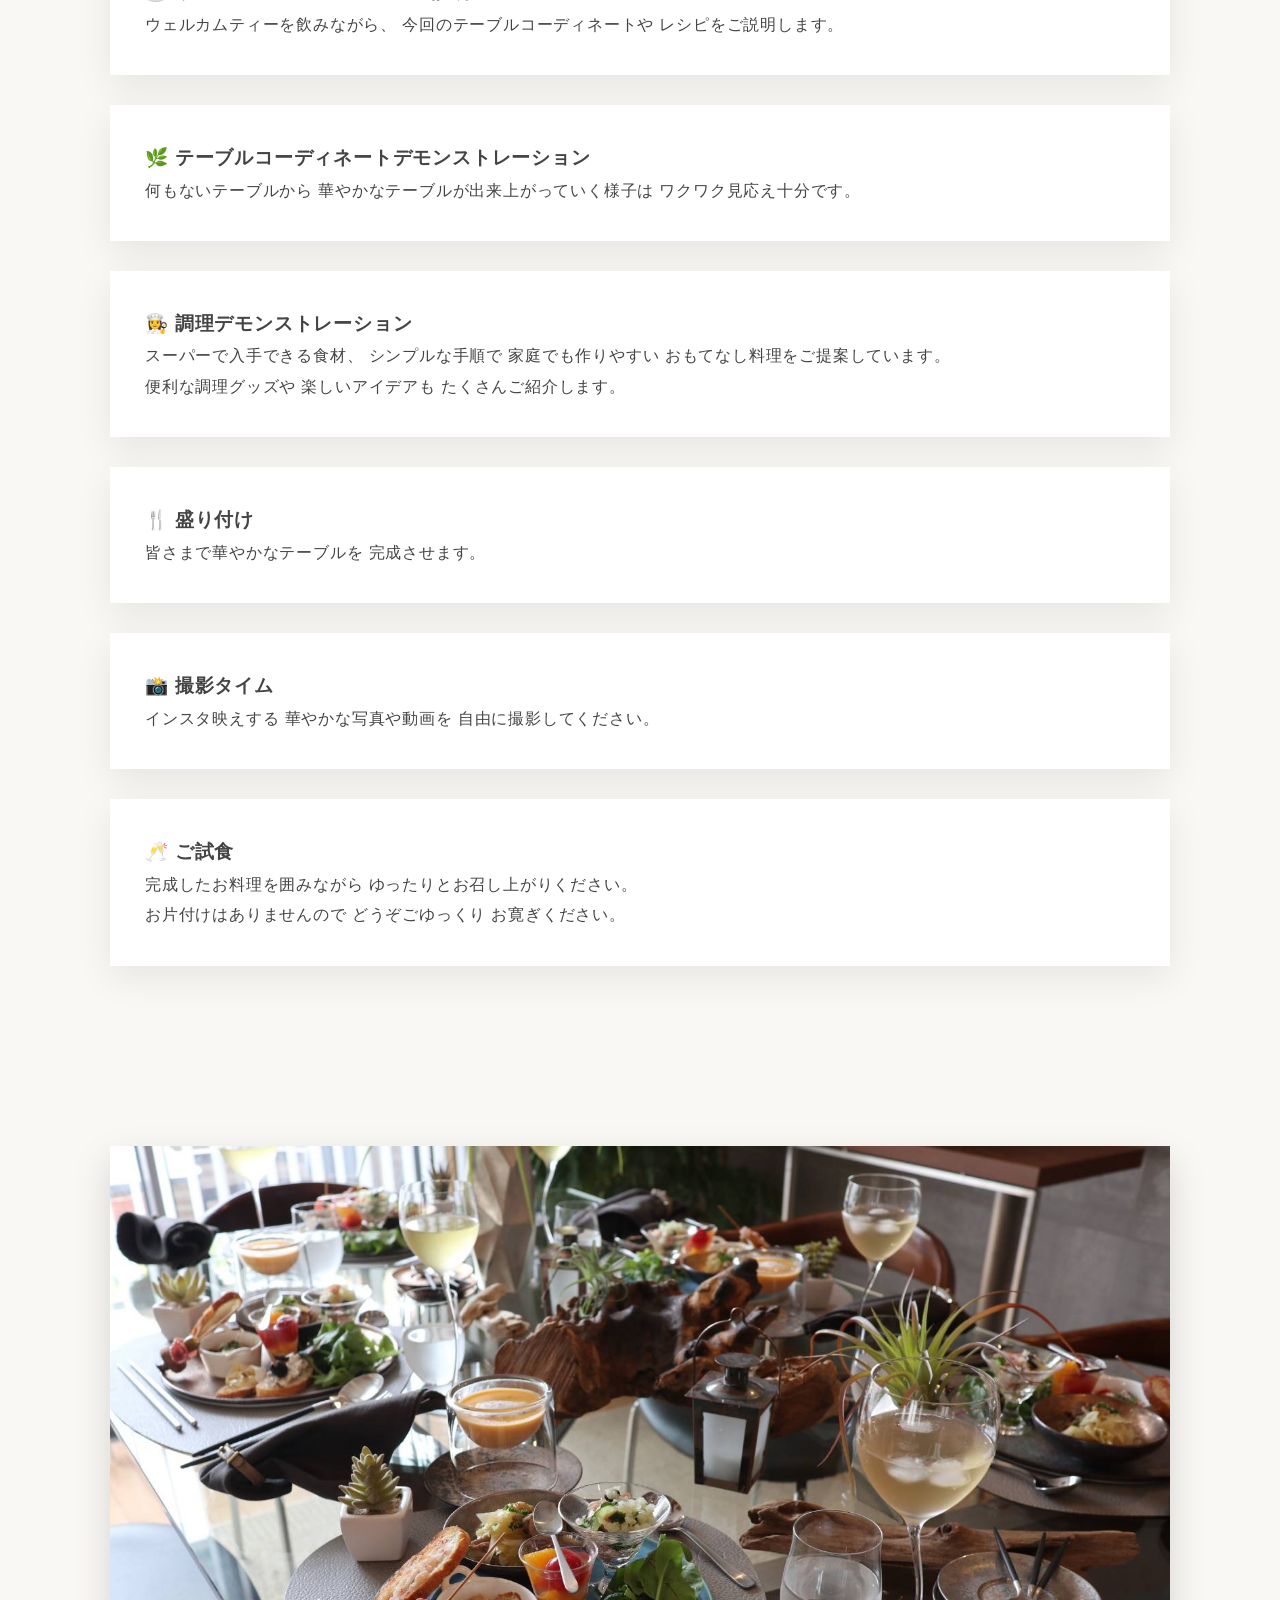
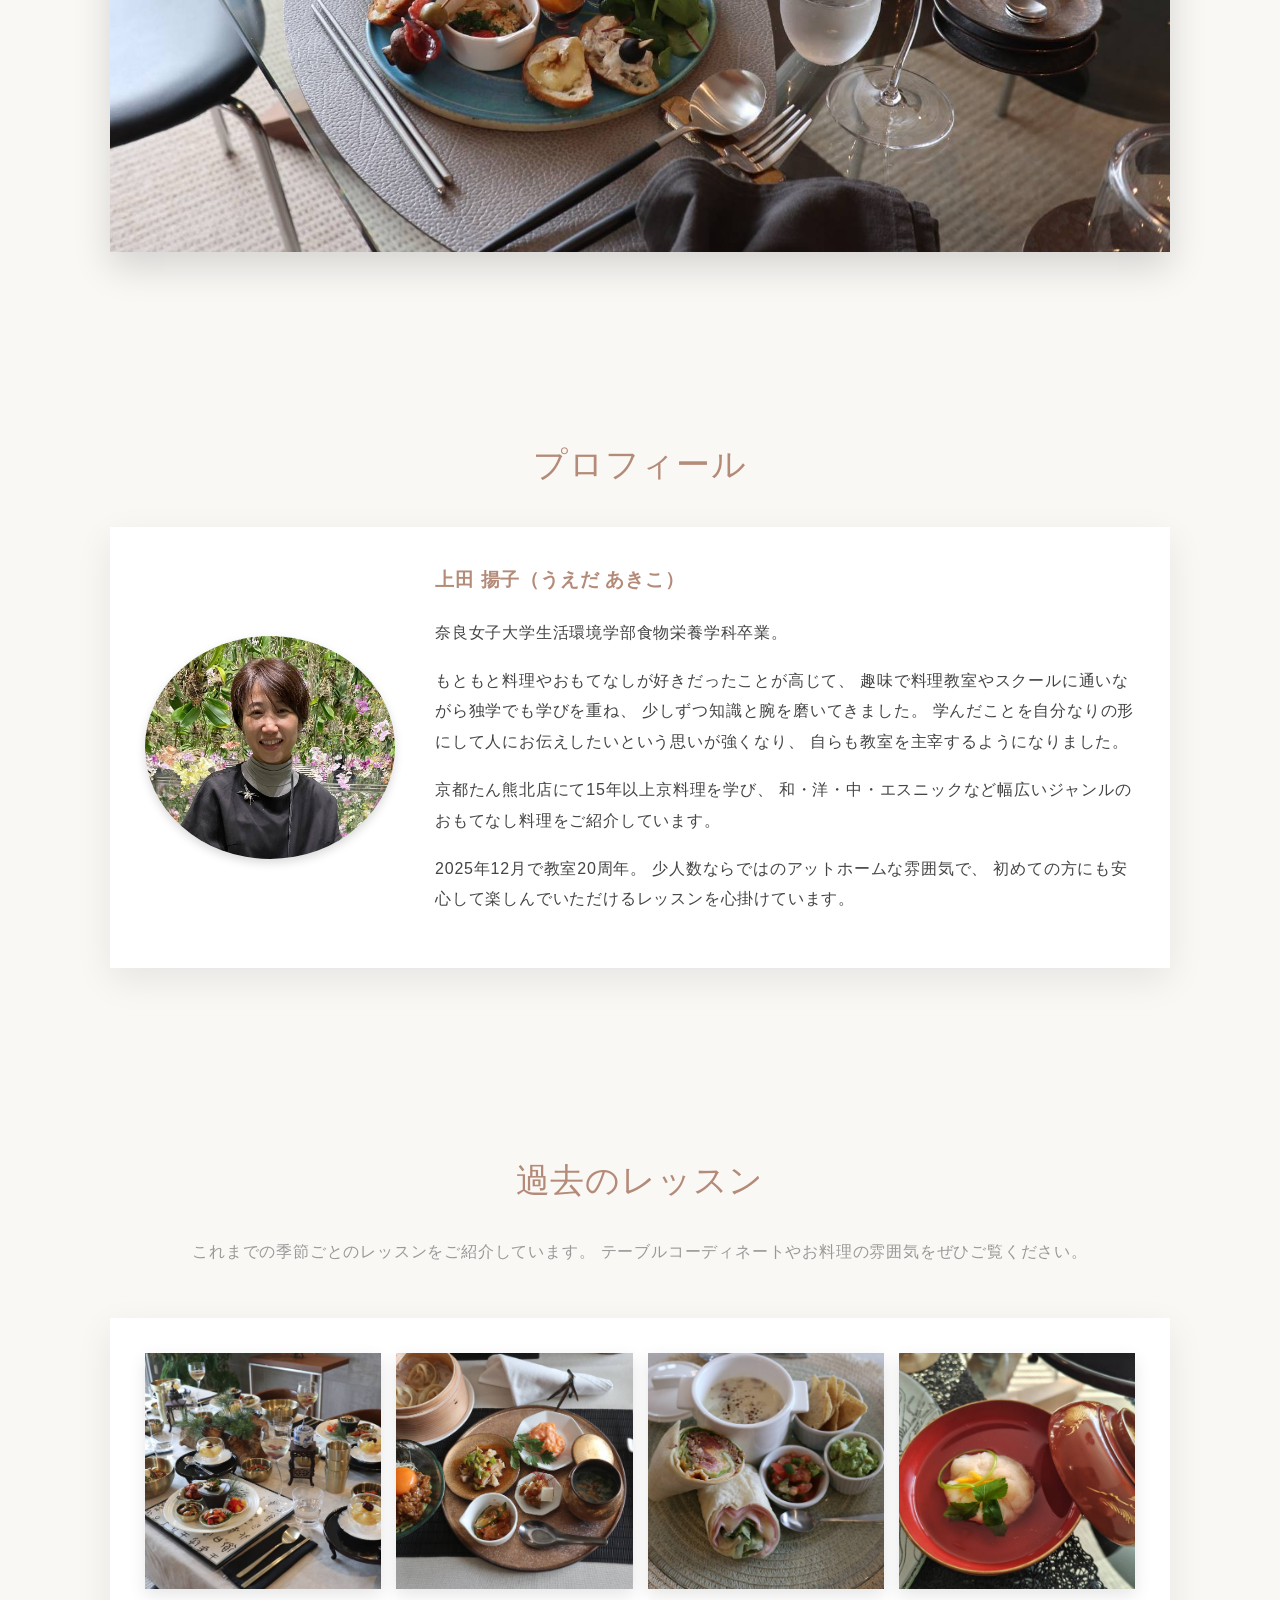
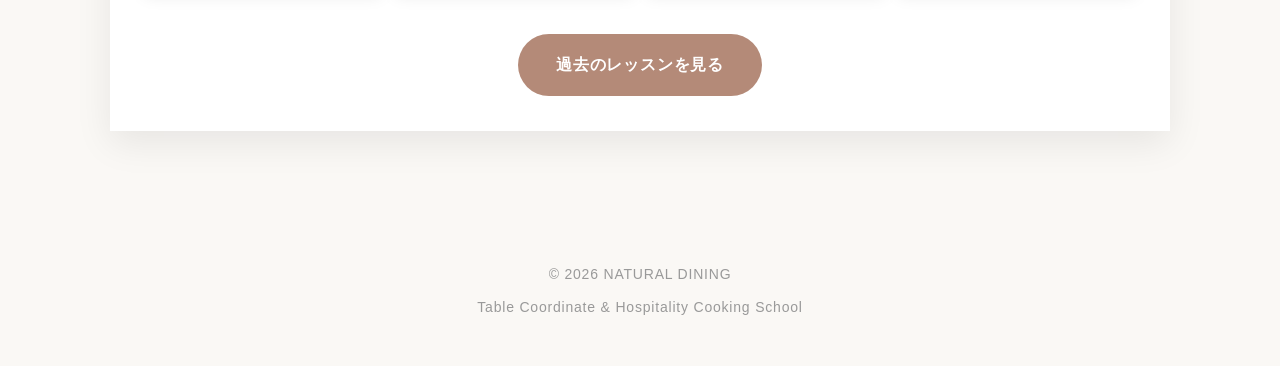
==== commit 2c4741df: "Update index.html" ====
--- a/index.html
+++ b/index.html
@@ -324,7 +324,83 @@
 </section>
 
 <!-- ==========================
-① こんな方におすすめ
+① こんな教室
+========================== -->
+
+<section class="fade">
+
+<div class="icon-title">
+<span class="icon"></span>
+<h2>こんな教室</h2>
+</div>
+
+<div class="card">
+
+<p>
+
+約3ヶ月ごとにテーマを変え、
+季節を感じるテーブルコーディネートと
+家庭で再現しやすいおもてなし料理をご紹介しています。
+
+</p>
+
+<br>
+
+<p>
+
+毎回完結型レッスンなので、
+初めての方でもお好きなテーマから
+ご参加いただけます。
+
+</p>
+
+<br>
+
+<p>
+
+テーブルコーディネートは
+何もないテーブルから完成までを
+デモンストレーション形式でご覧いただきます。
+
+</p>
+
+<br>
+
+<p>
+
+料理も全工程をデモンストレーション形式で行いますので、
+初心者の方でも安心して学べます。
+
+</p>
+
+<br>
+
+<p>
+
+盛り付けは皆さまで行い、
+完成後は美しいテーブルで
+ゆったりランチタイムをお楽しみください。
+
+</p>
+
+<br>
+
+<p>
+
+<strong>2025年12月で教室20周年。</strong>
+
+これまでたくさんの皆さまと
+素敵な時間を過ごしてまいりました。
+
+</p>
+
+</div>
+
+</section>
+
+
+<!-- ==========================
+② こんな方におすすめ
 ========================== -->
 
 <section id="recommend" class="fade">
@@ -354,82 +430,6 @@
 
 
 <!-- ==========================
-② こんな教室
-========================== -->
-
-<section class="fade">
-
-<div class="icon-title">
-<span class="icon"></span>
-<h2>こんな教室</h2>
-</div>
-
-<div class="card">
-
-<p>
-
-約3ヶ月ごとにテーマを変え、
-季節を感じるテーブルコーディネートと
-家庭で再現しやすいおもてなし料理をご紹介しています。
-
-</p>
-
-<br>
-
-<p>
-
-毎回完結型レッスンなので、
-初めての方でもお好きなテーマから
-ご参加いただけます。
-
-</p>
-
-<br>
-
-<p>
-
-テーブルコーディネートは
-何もないテーブルから完成までを
-デモンストレーション形式でご覧いただきます。
-
-</p>
-
-<br>
-
-<p>
-
-料理も全工程をデモンストレーション形式で行いますので、
-初心者の方でも安心して学べます。
-
-</p>
-
-<br>
-
-<p>
-
-盛り付けは皆さまで行い、
-完成後は美しいテーブルで
-ゆったりランチタイムをお楽しみください。
-
-</p>
-
-<br>
-
-<p>
-
-<strong>2025年12月で教室20周年。</strong>
-
-これまでたくさんの皆さまと
-素敵な時間を過ごしてまいりました。
-
-</p>
-
-</div>
-
-</section>
-
-
-<!-- ==========================
 ③ レッスン詳細
 ========================== -->
 
@@ -463,13 +463,6 @@
 
 教室オープン
 10:15
-
-</p>
-
-<p>
-
-10:15〜10:25の間に
-お越しください。
 
 </p>
 
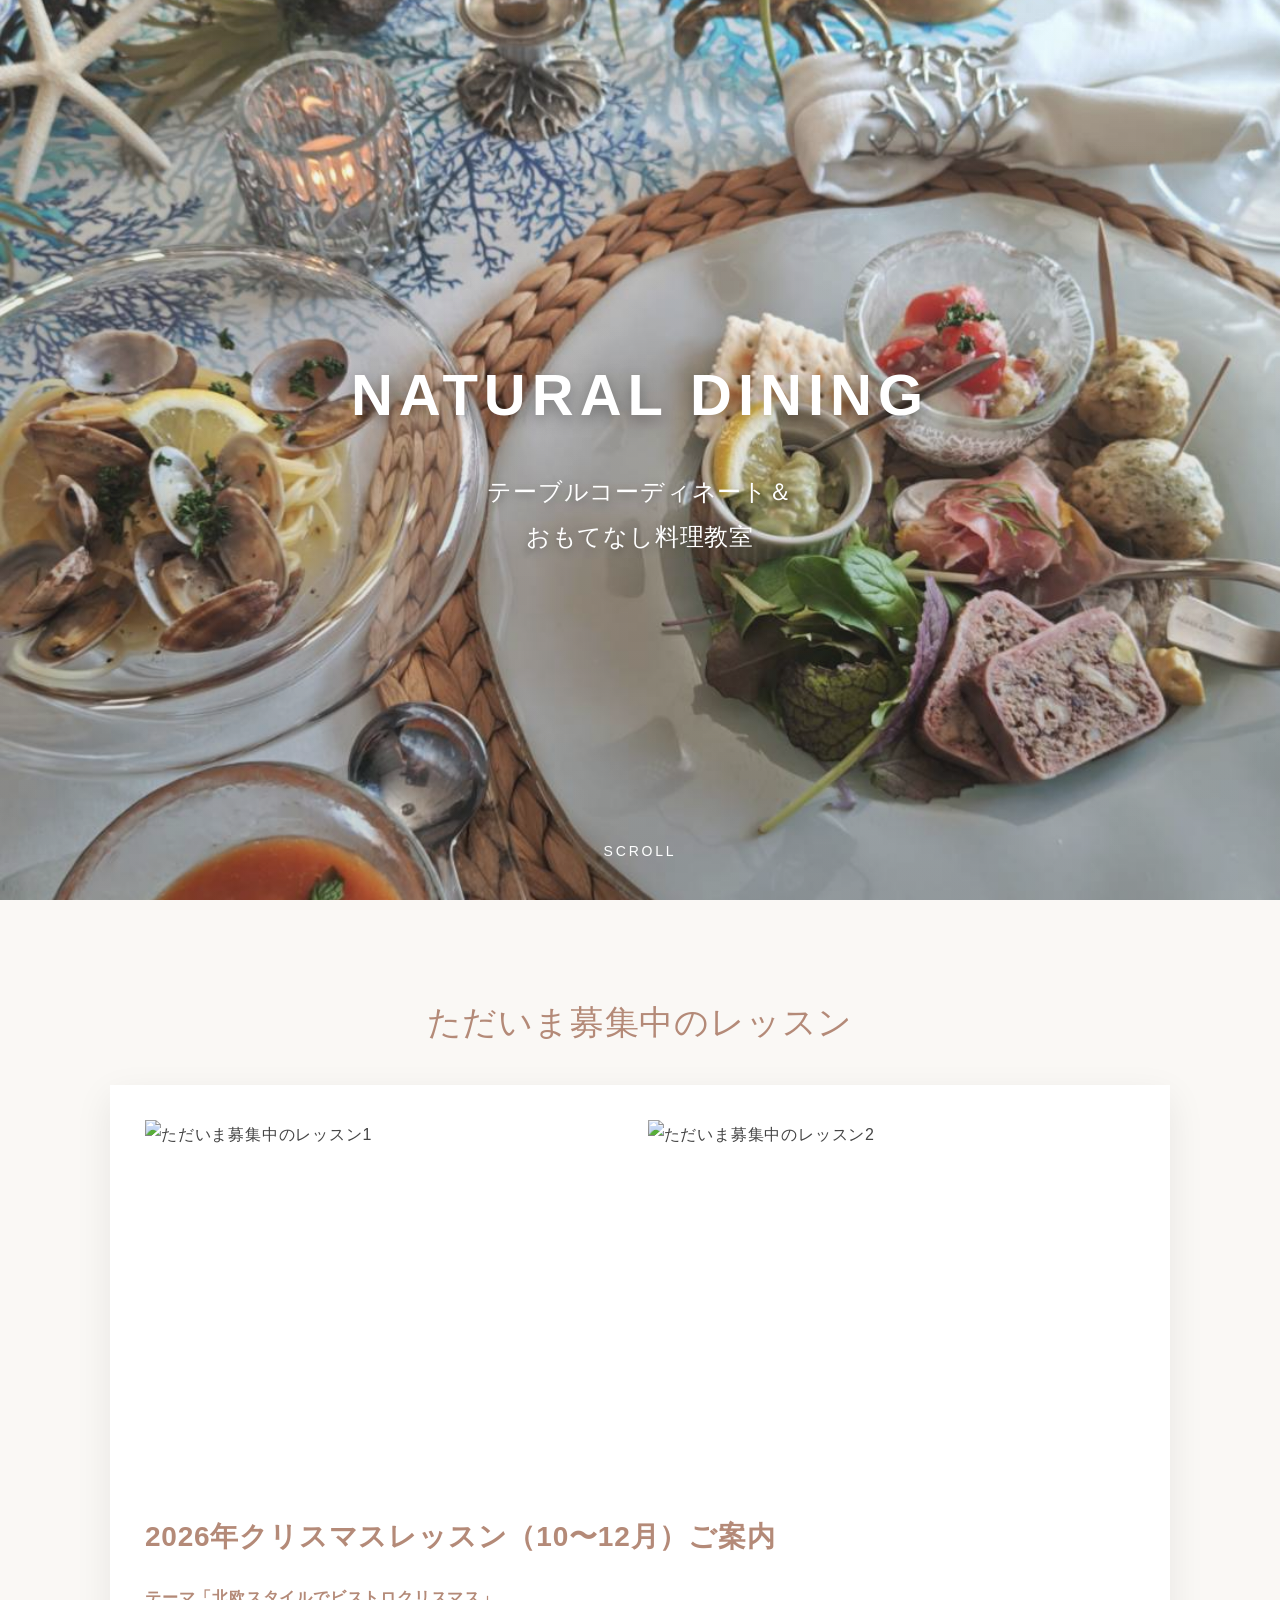
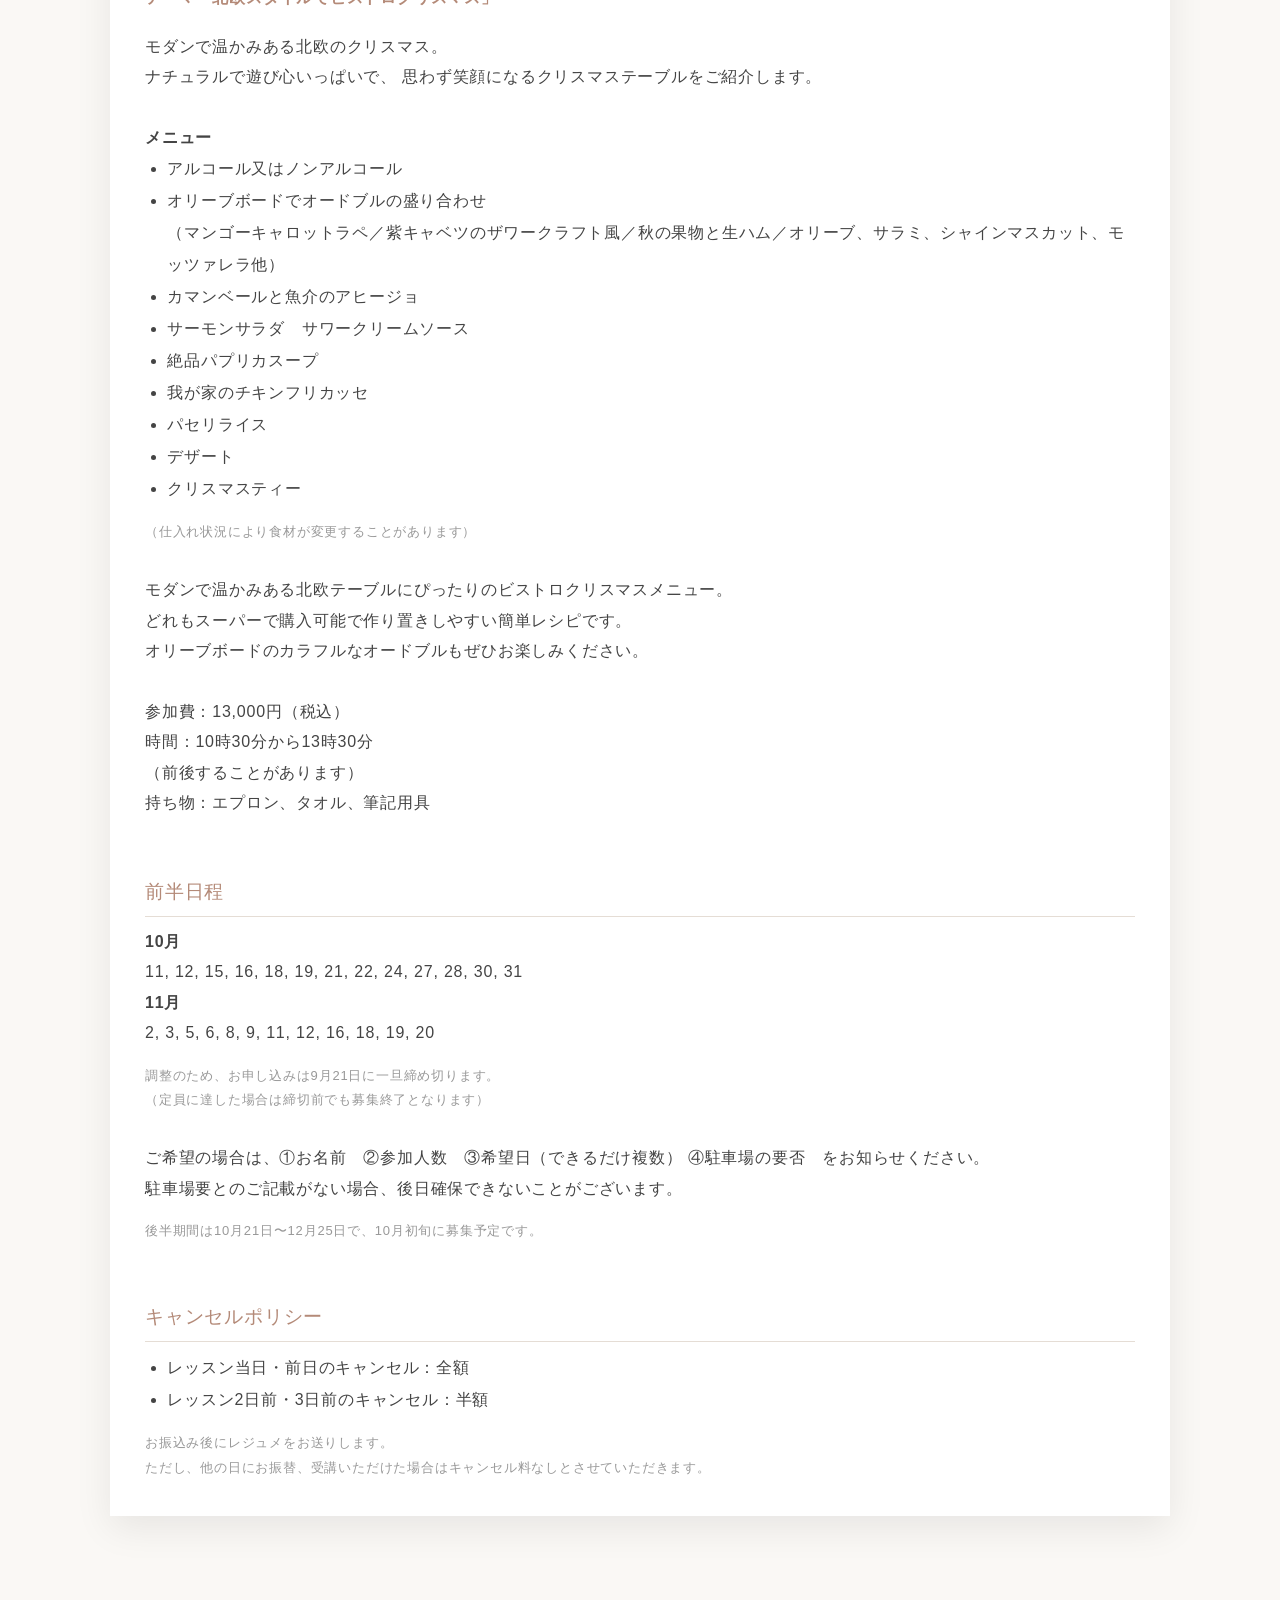
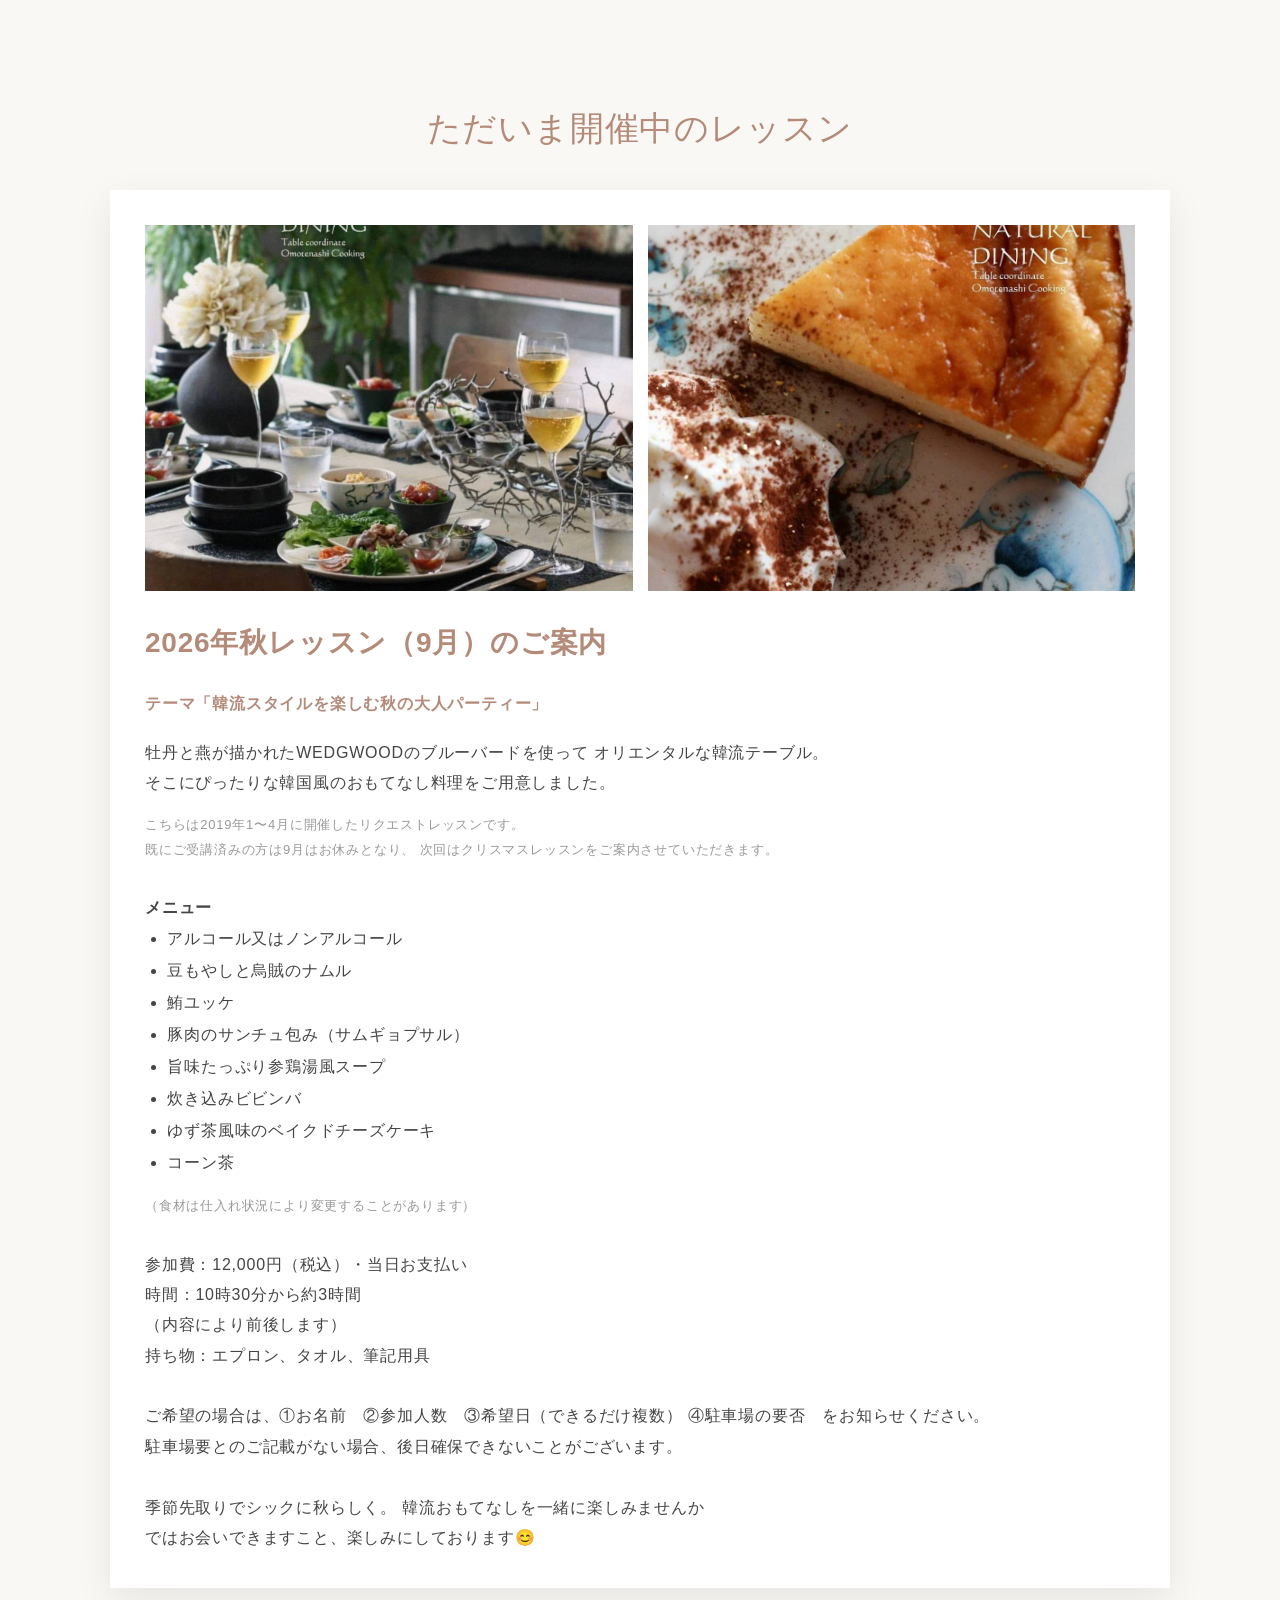
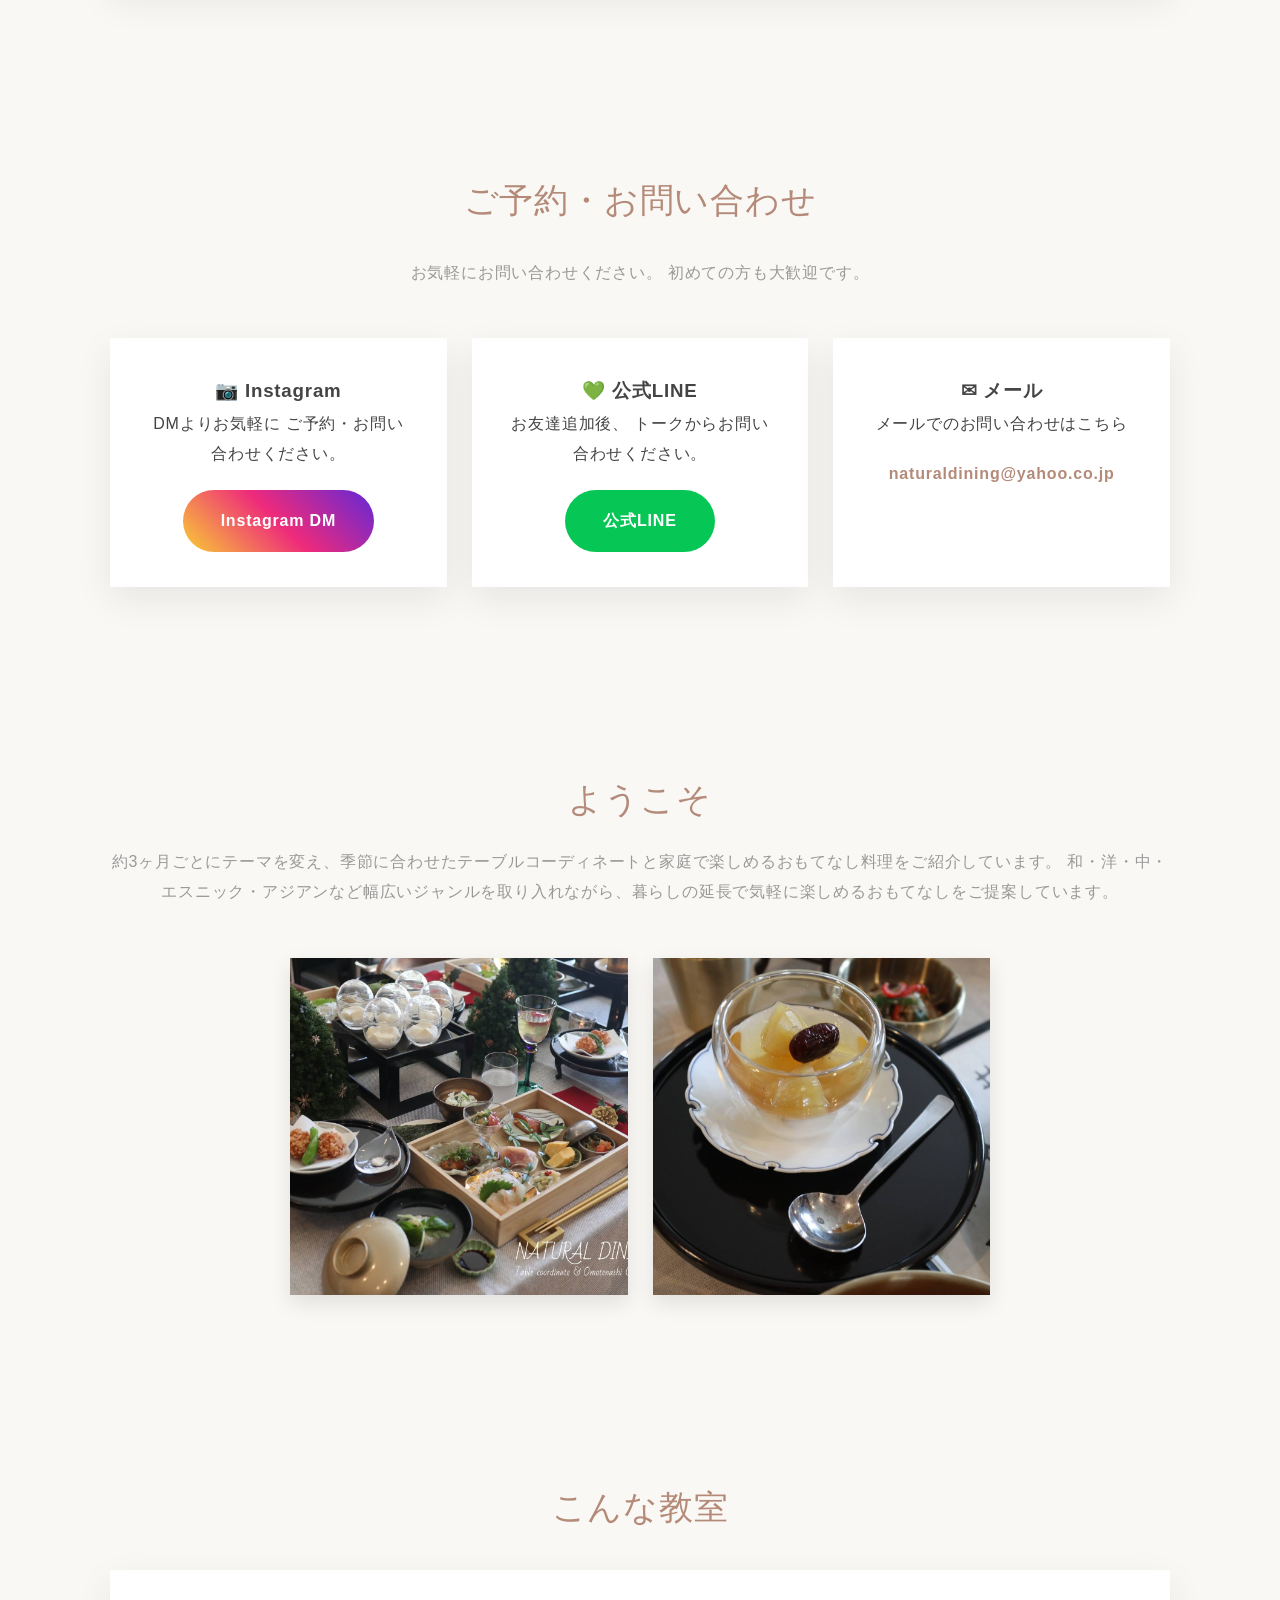
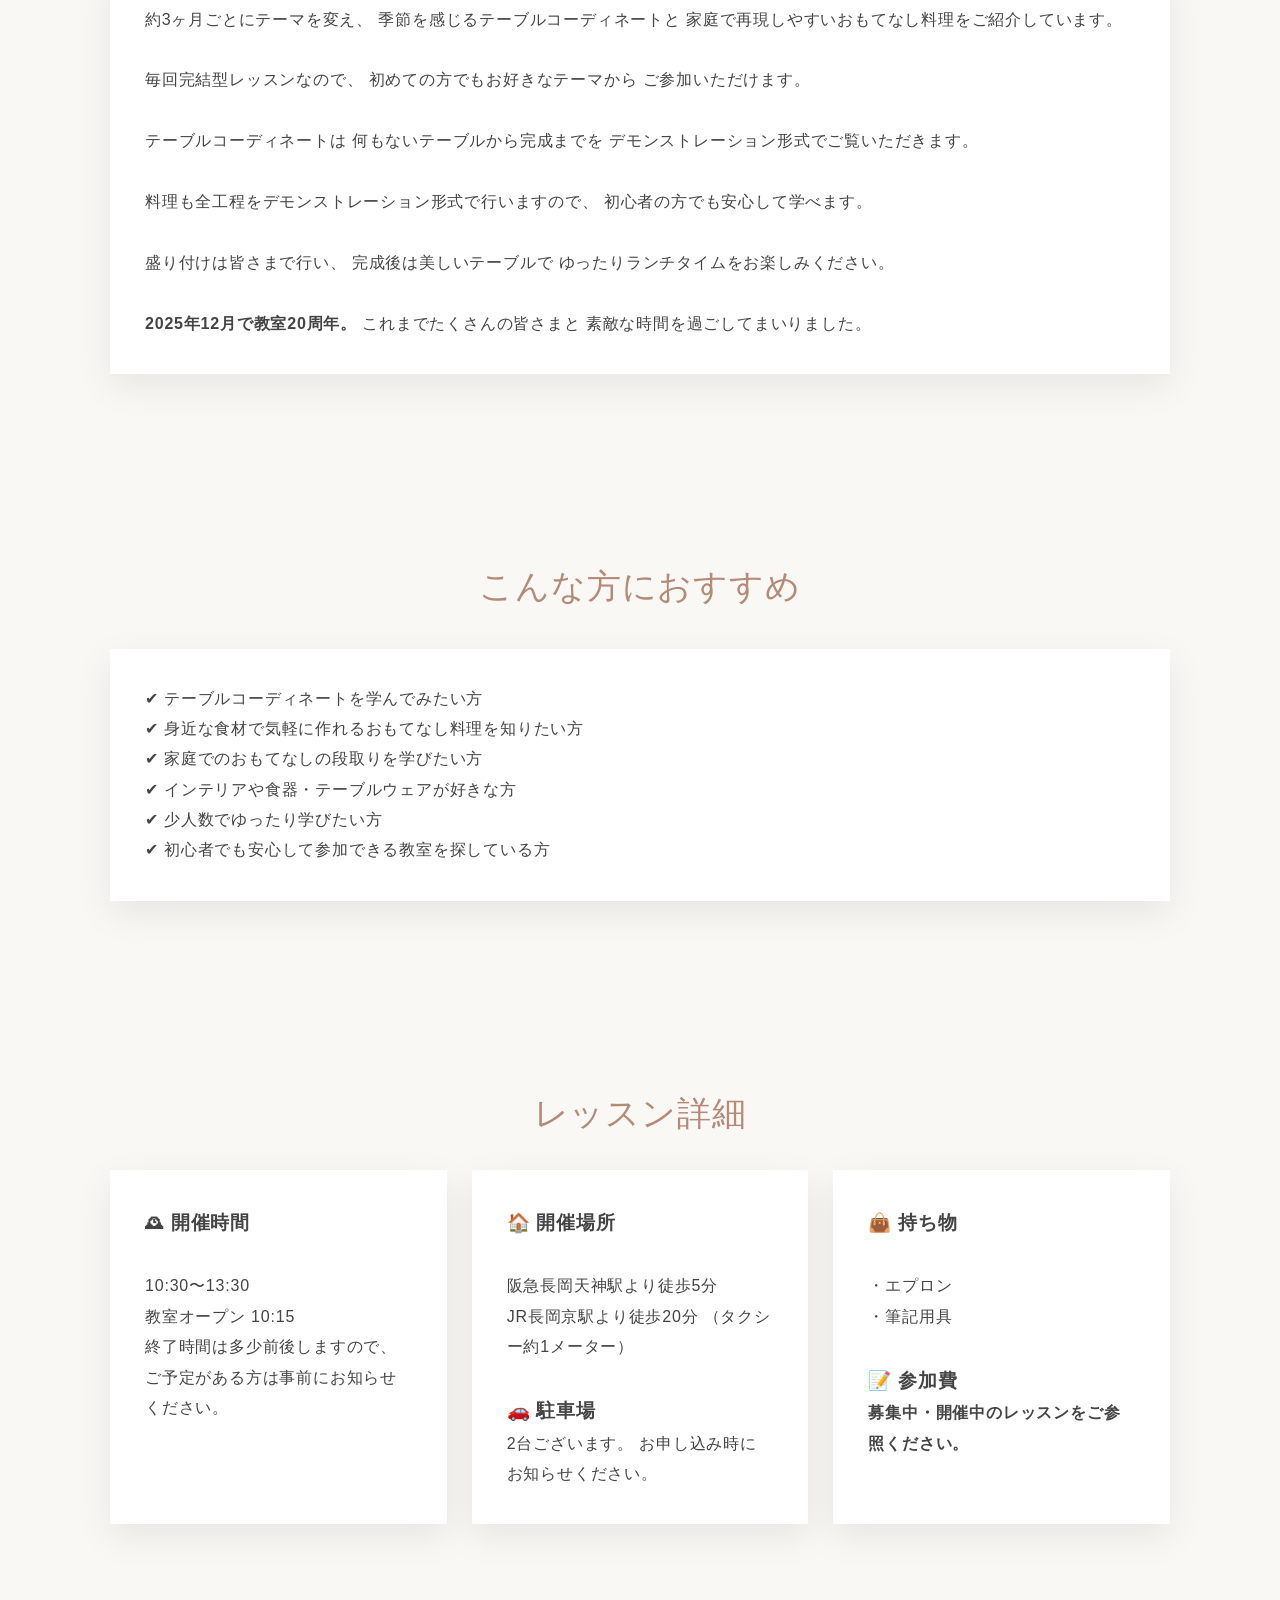
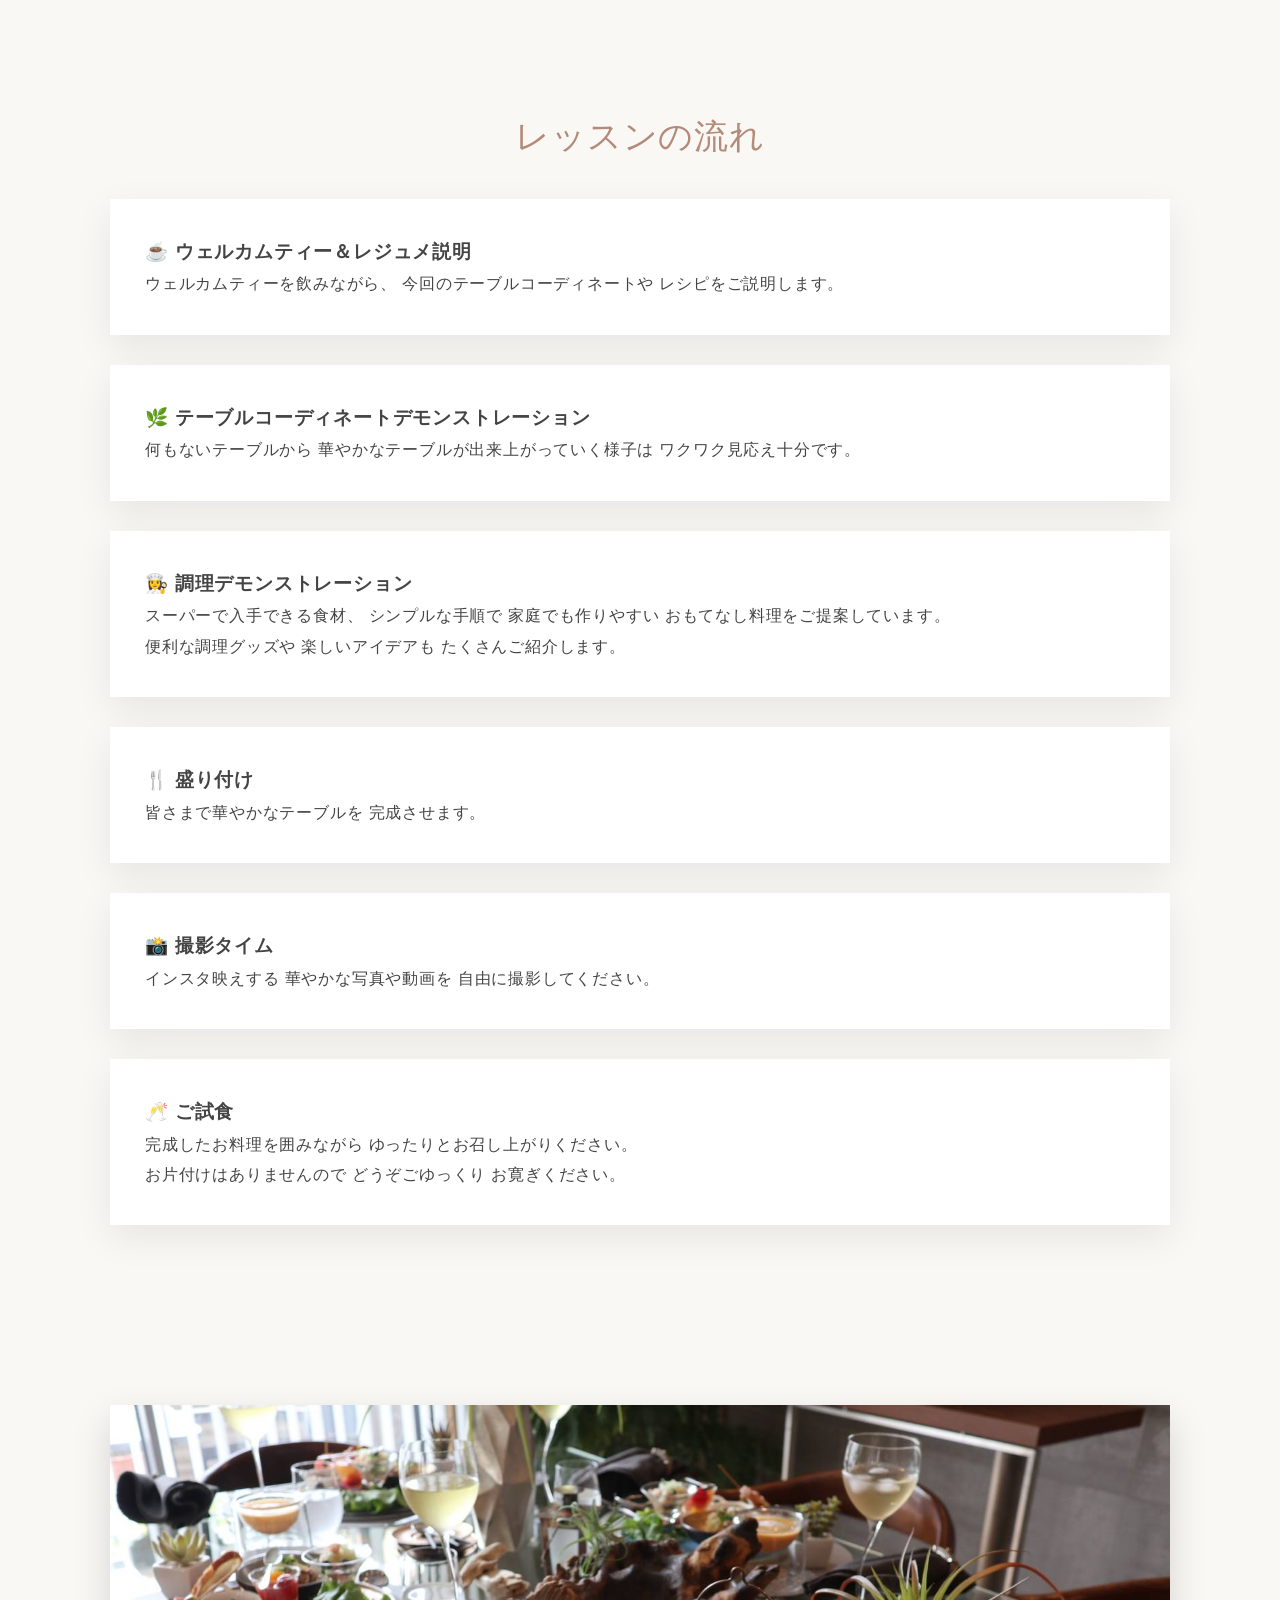
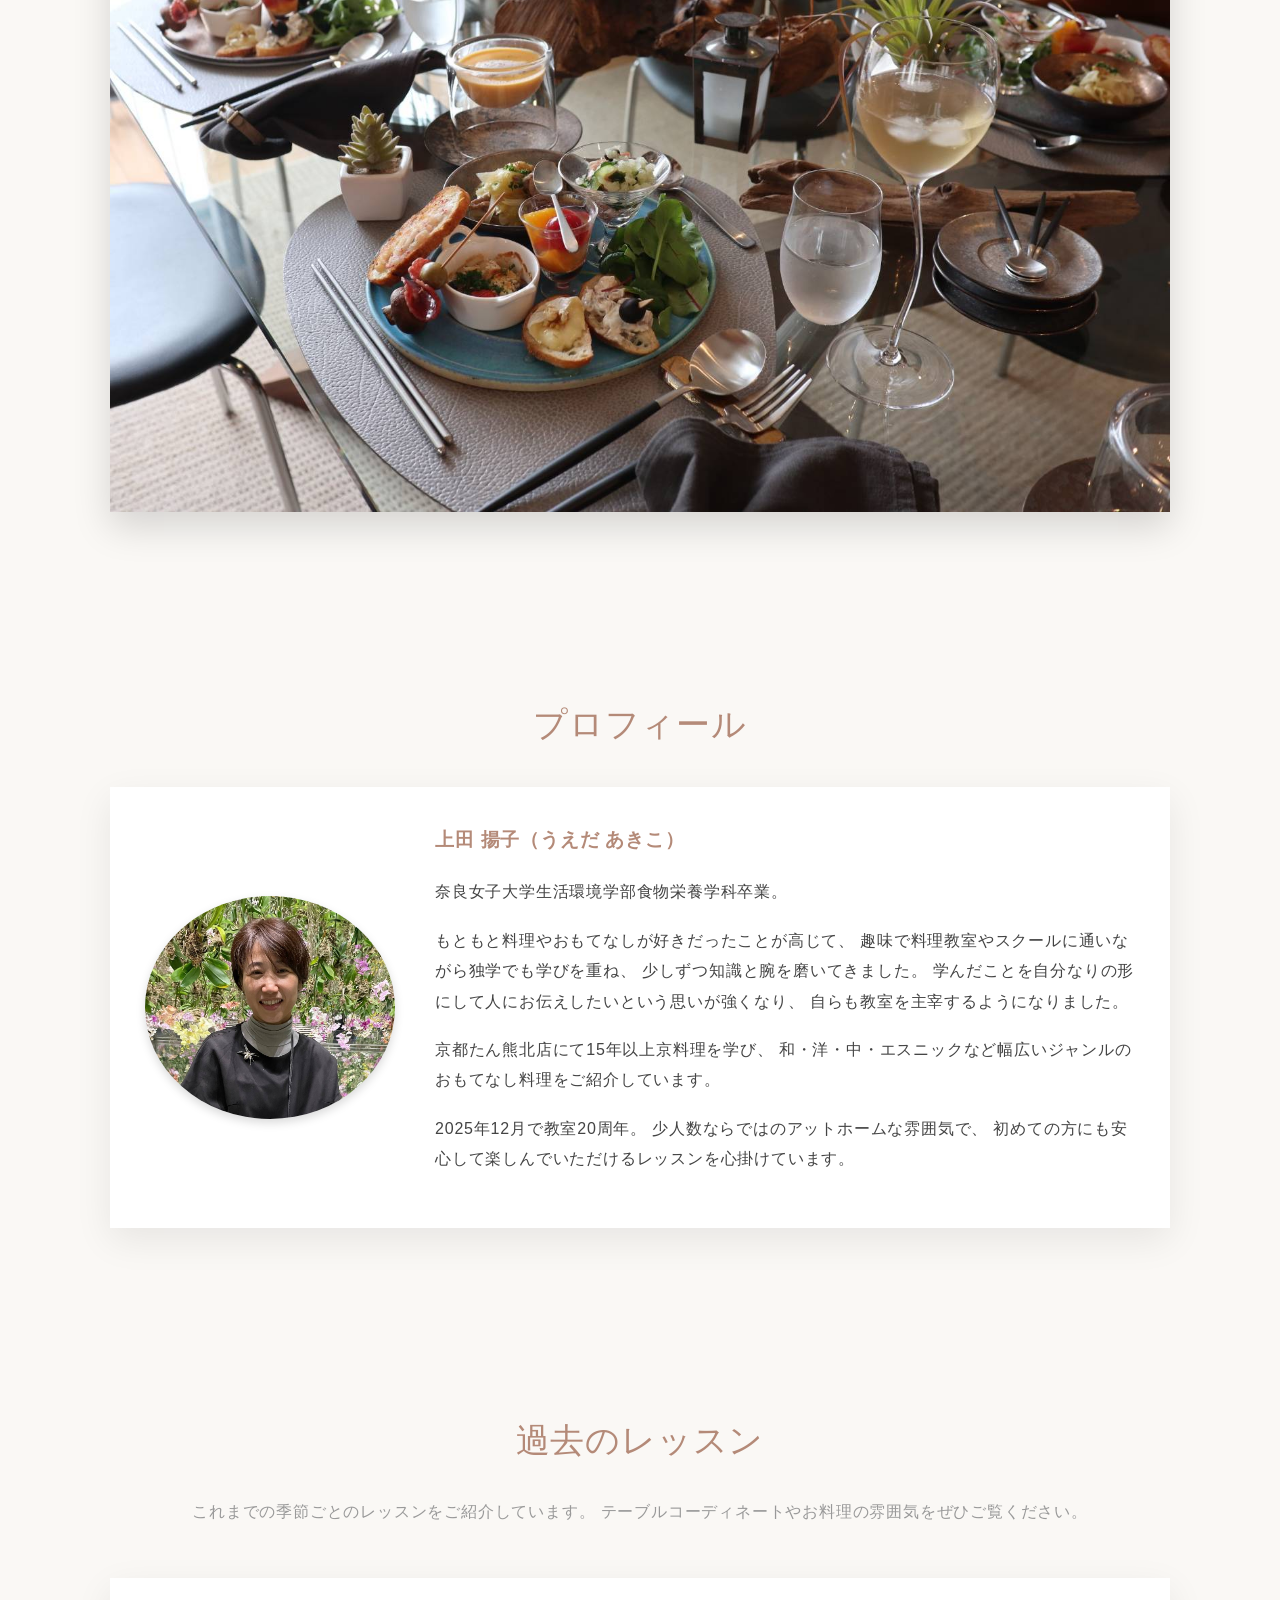
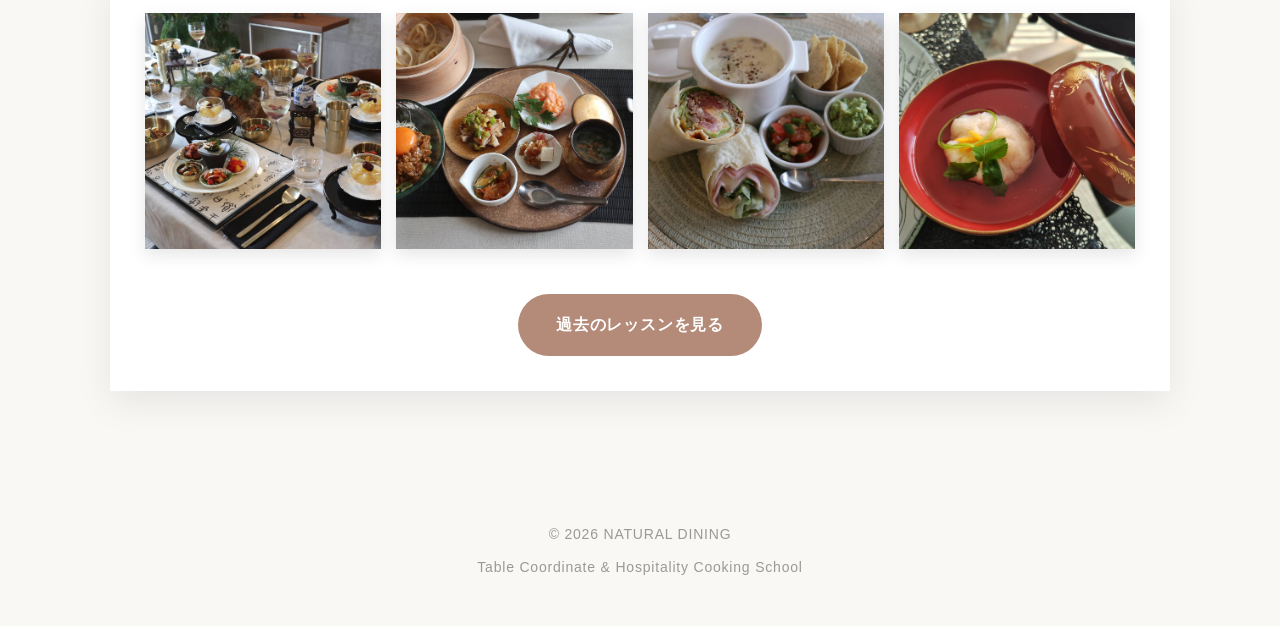
==== commit 0b350b66: "ただいま開催中のレッスン" ====
--- a/index.html
+++ b/index.html
@@ -40,23 +40,196 @@
 </header>
 
 <!-- ==========================
-ただいま募集中・開催中のレッスン
+ただいま募集中のレッスン
 ========================== -->
 
 <section class="fade">
 
 <div class="icon-title">
 <span class="icon"></span>
-<h2>ただいま募集中・開催中のレッスン</h2>
+<h2>ただいま募集中のレッスン</h2>
 </div>
 
 <div class="card">
 
 <div class="current-lesson-images">
 
-<img src="images/current-lesson1.jpg" alt="ただいま募集中・開催中のレッスン1">
-
-<img src="images/current-lesson2.jpg" alt="ただいま募集中・開催中のレッスン2">
+<img src="images/recruiting-lesson1.jpg" alt="ただいま募集中のレッスン1">
+
+<img src="images/recruiting-lesson2.jpg" alt="ただいま募集中のレッスン2">
+
+</div>
+
+<h3 class="current-lesson-title">
+
+2026年クリスマスレッスン（10〜12月）ご案内
+
+</h3>
+
+<p class="lesson-theme">
+
+テーマ「北欧スタイルでビストロクリスマス」
+
+</p>
+
+<p>
+
+モダンで温かみある北欧のクリスマス。<br>
+ナチュラルで遊び心いっぱいで、
+思わず笑顔になるクリスマステーブルをご紹介します。
+
+</p>
+
+<br>
+
+<p>
+
+<strong>メニュー</strong>
+
+</p>
+
+<ul class="lesson-list">
+
+<li>アルコール又はノンアルコール</li>
+
+<li>オリーブボードでオードブルの盛り合わせ<br>
+（マンゴーキャロットラペ／紫キャベツのザワークラフト風／秋の果物と生ハム／オリーブ、サラミ、シャインマスカット、モッツァレラ他）</li>
+
+<li>カマンベールと魚介のアヒージョ</li>
+
+<li>サーモンサラダ　サワークリームソース</li>
+
+<li>絶品パプリカスープ</li>
+
+<li>我が家のチキンフリカッセ</li>
+
+<li>パセリライス</li>
+
+<li>デザート</li>
+
+<li>クリスマスティー</li>
+
+</ul>
+
+<p class="lesson-note">
+
+（仕入れ状況により食材が変更することがあります）
+
+</p>
+
+<br>
+
+<p>
+
+モダンで温かみある北欧テーブルにぴったりのビストロクリスマスメニュー。<br>
+どれもスーパーで購入可能で作り置きしやすい簡単レシピです。<br>
+オリーブボードのカラフルなオードブルもぜひお楽しみください。
+
+</p>
+
+<br>
+
+<p>
+
+参加費：13,000円（税込）
+
+</p>
+
+<p>
+
+時間：10時30分から13時30分<br>
+（前後することがあります）
+
+</p>
+
+<p>
+
+持ち物：エプロン、タオル、筆記用具
+
+</p>
+
+<br>
+
+<h4 class="jubako-title">前半日程</h4>
+
+<p>
+
+<strong>10月</strong><br>
+11, 12, 15, 16, 18, 19, 21, 22, 24, 27, 28, 30, 31
+
+</p>
+
+<p>
+
+<strong>11月</strong><br>
+2, 3, 5, 6, 8, 9, 11, 12, 16, 18, 19, 20
+
+</p>
+
+<p class="lesson-note">
+
+調整のため、お申し込みは9月21日に一旦締め切ります。<br>
+（定員に達した場合は締切前でも募集終了となります）
+
+</p>
+
+<br>
+
+<p>
+
+ご希望の場合は、①お名前　②参加人数　③希望日（できるだけ複数）
+④駐車場の要否　をお知らせください。<br>
+駐車場要とのご記載がない場合、後日確保できないことがございます。
+
+</p>
+
+<p class="lesson-note">
+
+後半期間は10月21日〜12月25日で、10月初旬に募集予定です。
+
+</p>
+
+<br>
+
+<h4 class="jubako-title">キャンセルポリシー</h4>
+
+<ul class="lesson-list">
+
+<li>レッスン当日・前日のキャンセル：全額</li>
+
+<li>レッスン2日前・3日前のキャンセル：半額</li>
+
+</ul>
+
+<p class="lesson-note">
+
+お振込み後にレジュメをお送りします。<br>
+ただし、他の日にお振替、受講いただけた場合はキャンセル料なしとさせていただきます。
+
+</p>
+
+</div>
+
+</section>
+
+<!-- ==========================
+ただいま開催中のレッスン
+========================== -->
+
+<section class="fade">
+
+<div class="icon-title">
+<span class="icon"></span>
+<h2>ただいま開催中のレッスン</h2>
+</div>
+
+<div class="card">
+
+<div class="current-lesson-images">
+
+<img src="images/current-lesson1.jpg" alt="ただいま開催中のレッスン1">
+
+<img src="images/current-lesson2.jpg" alt="ただいま開催中のレッスン2">
 
 </div>
 
@@ -145,48 +318,11 @@
 
 <br>
 
-<h4 class="jubako-title">日程</h4>
-
-<p>
-
-9月2, 3, 5, 6, 8, 9, 11, 14, 17, 18, 20, 21, 25, 26, 28, 30<br>
-10月1
-
-</p>
-
-<p class="lesson-note">
-
-調整のため、お申し込み締め切りは8月23日です🙏<br>
-（締切前に定員になりましたら、募集を終了させていただきます）
-
-</p>
-
-<br>
-
 <p>
 
 ご希望の場合は、①お名前　②参加人数　③希望日（できるだけ複数）
 ④駐車場の要否　をお知らせください。<br>
 駐車場要とのご記載がない場合、後日確保できないことがございます。
-
-</p>
-
-<br>
-
-<h4 class="jubako-title">キャンセルポリシー</h4>
-
-<ul class="lesson-list">
-
-<li>レッスン当日・前日のキャンセル：全額</li>
-
-<li>レッスン2日前・3日前のキャンセル：半額</li>
-
-</ul>
-
-<p class="lesson-note">
-
-お振込み後にレジュメをお送りします。
-ただし、他の日程に空きがあり振替できた場合はキャンセル料はいただきません😌
 
 </p>
 
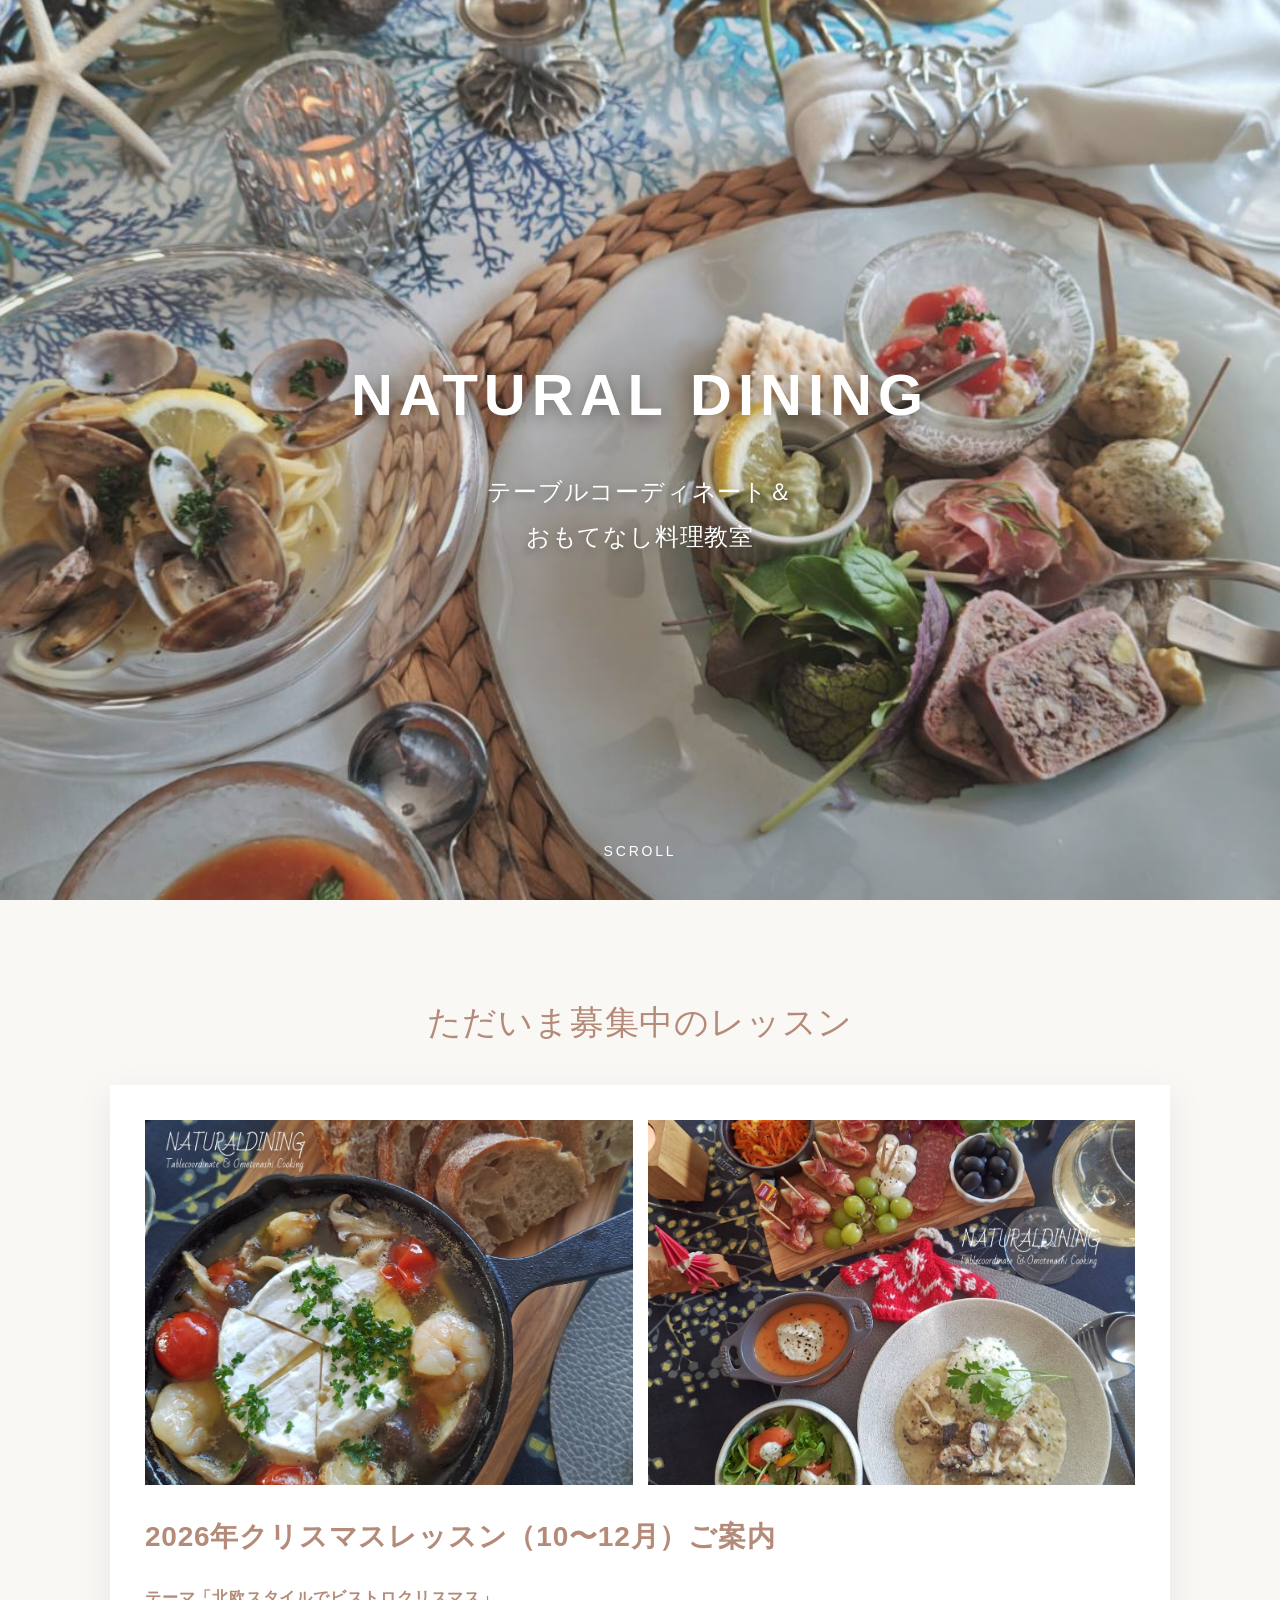
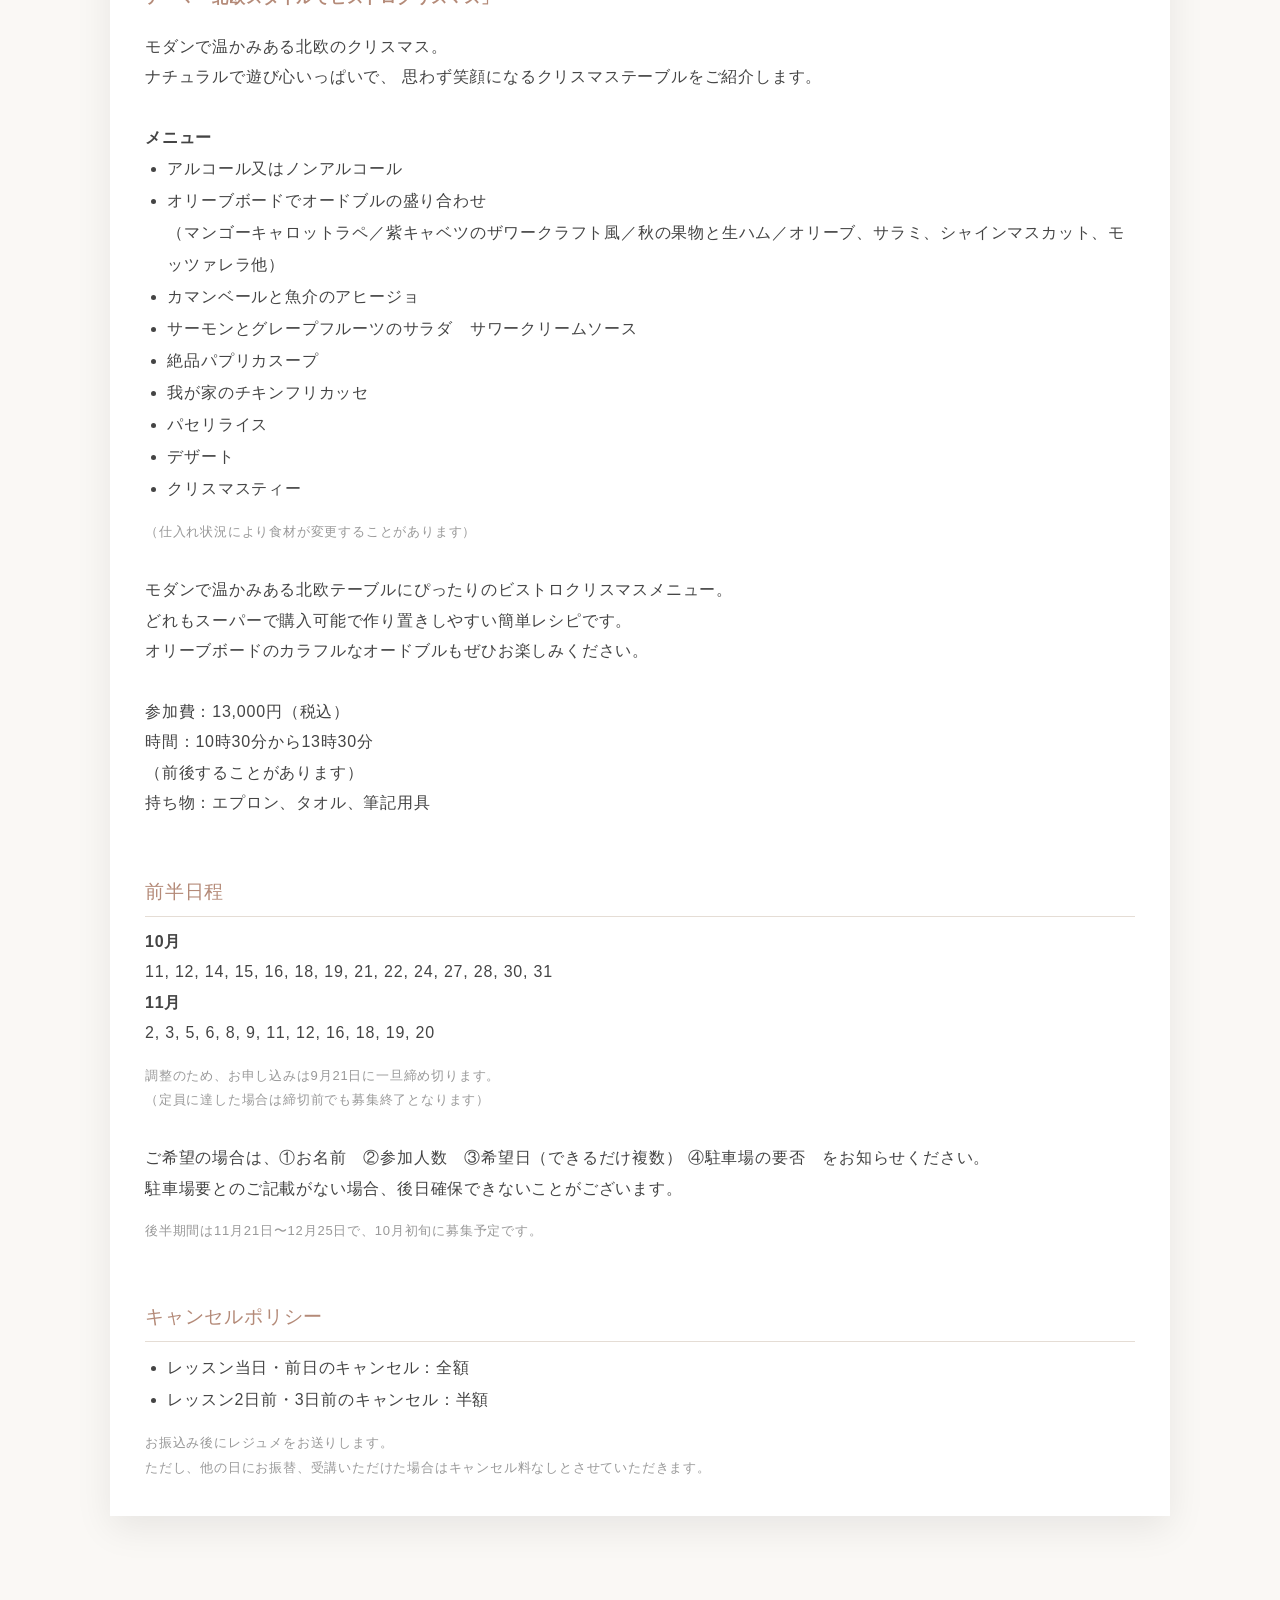
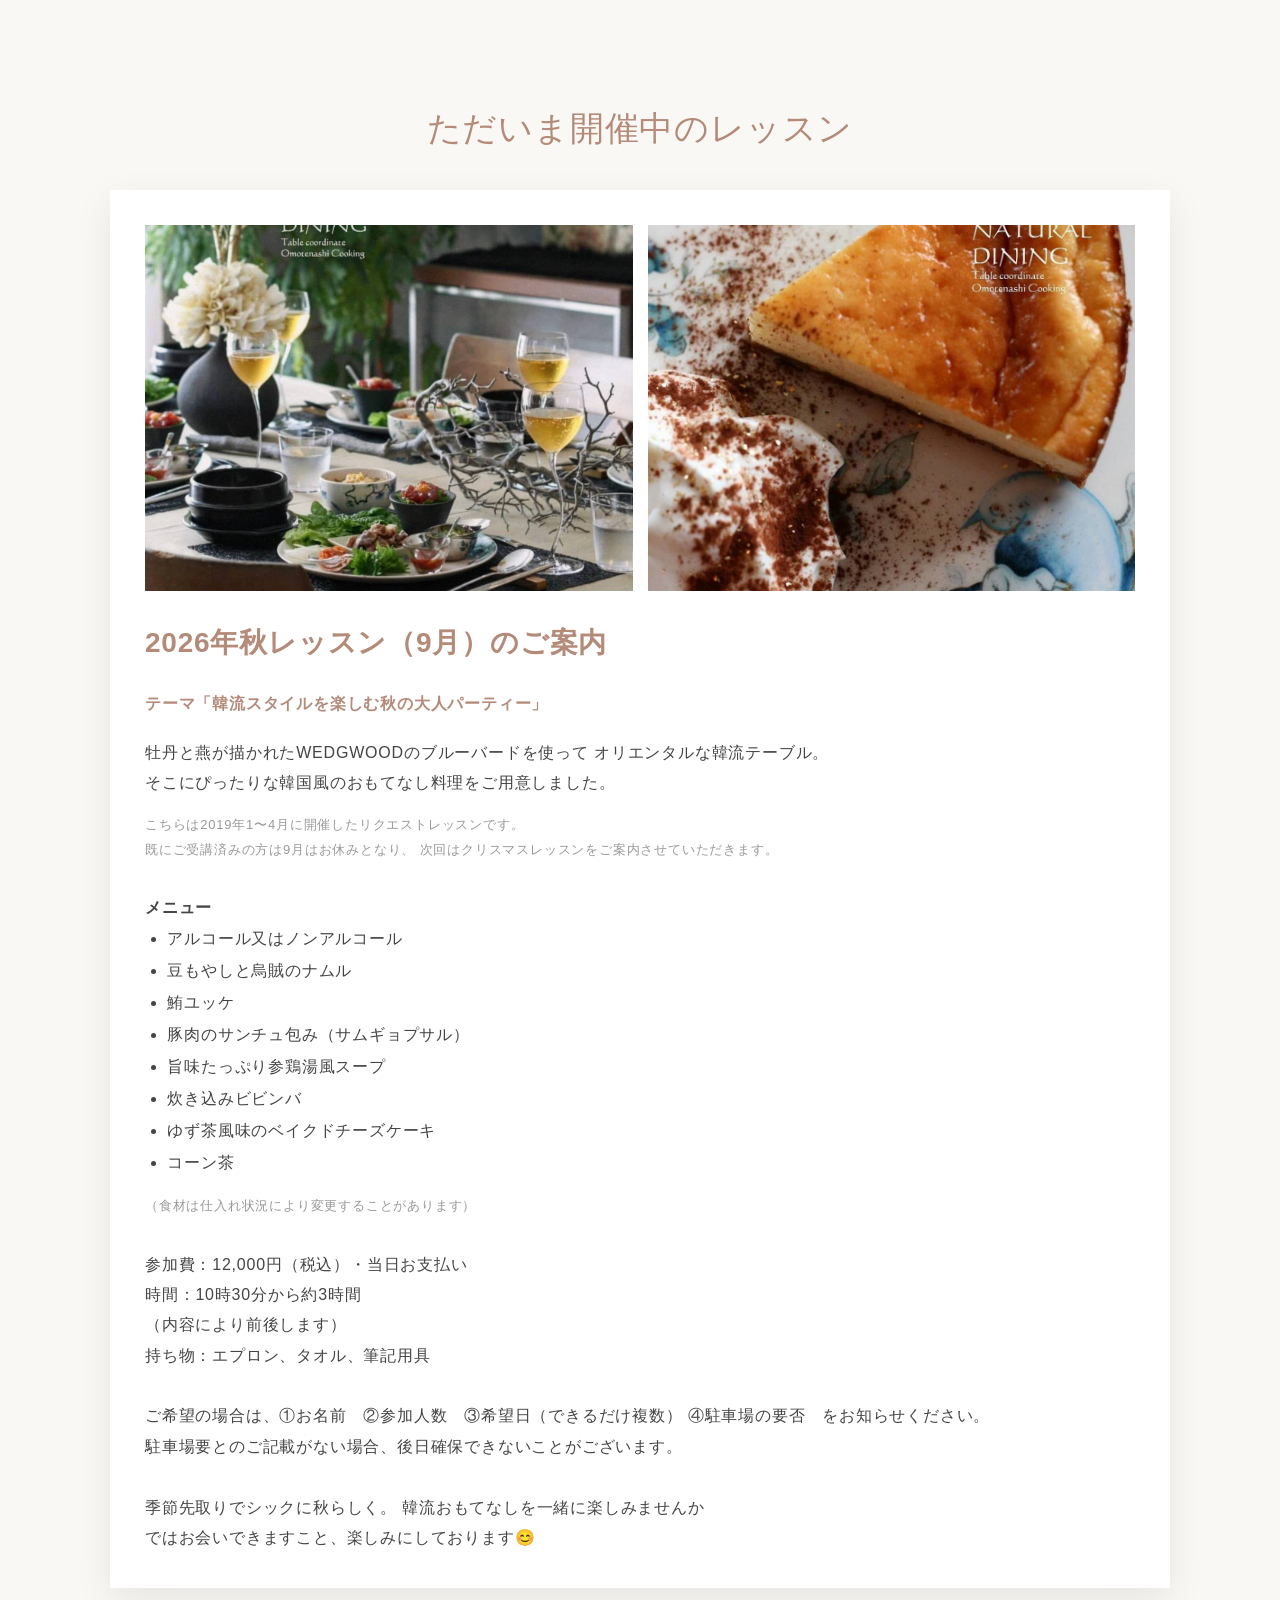
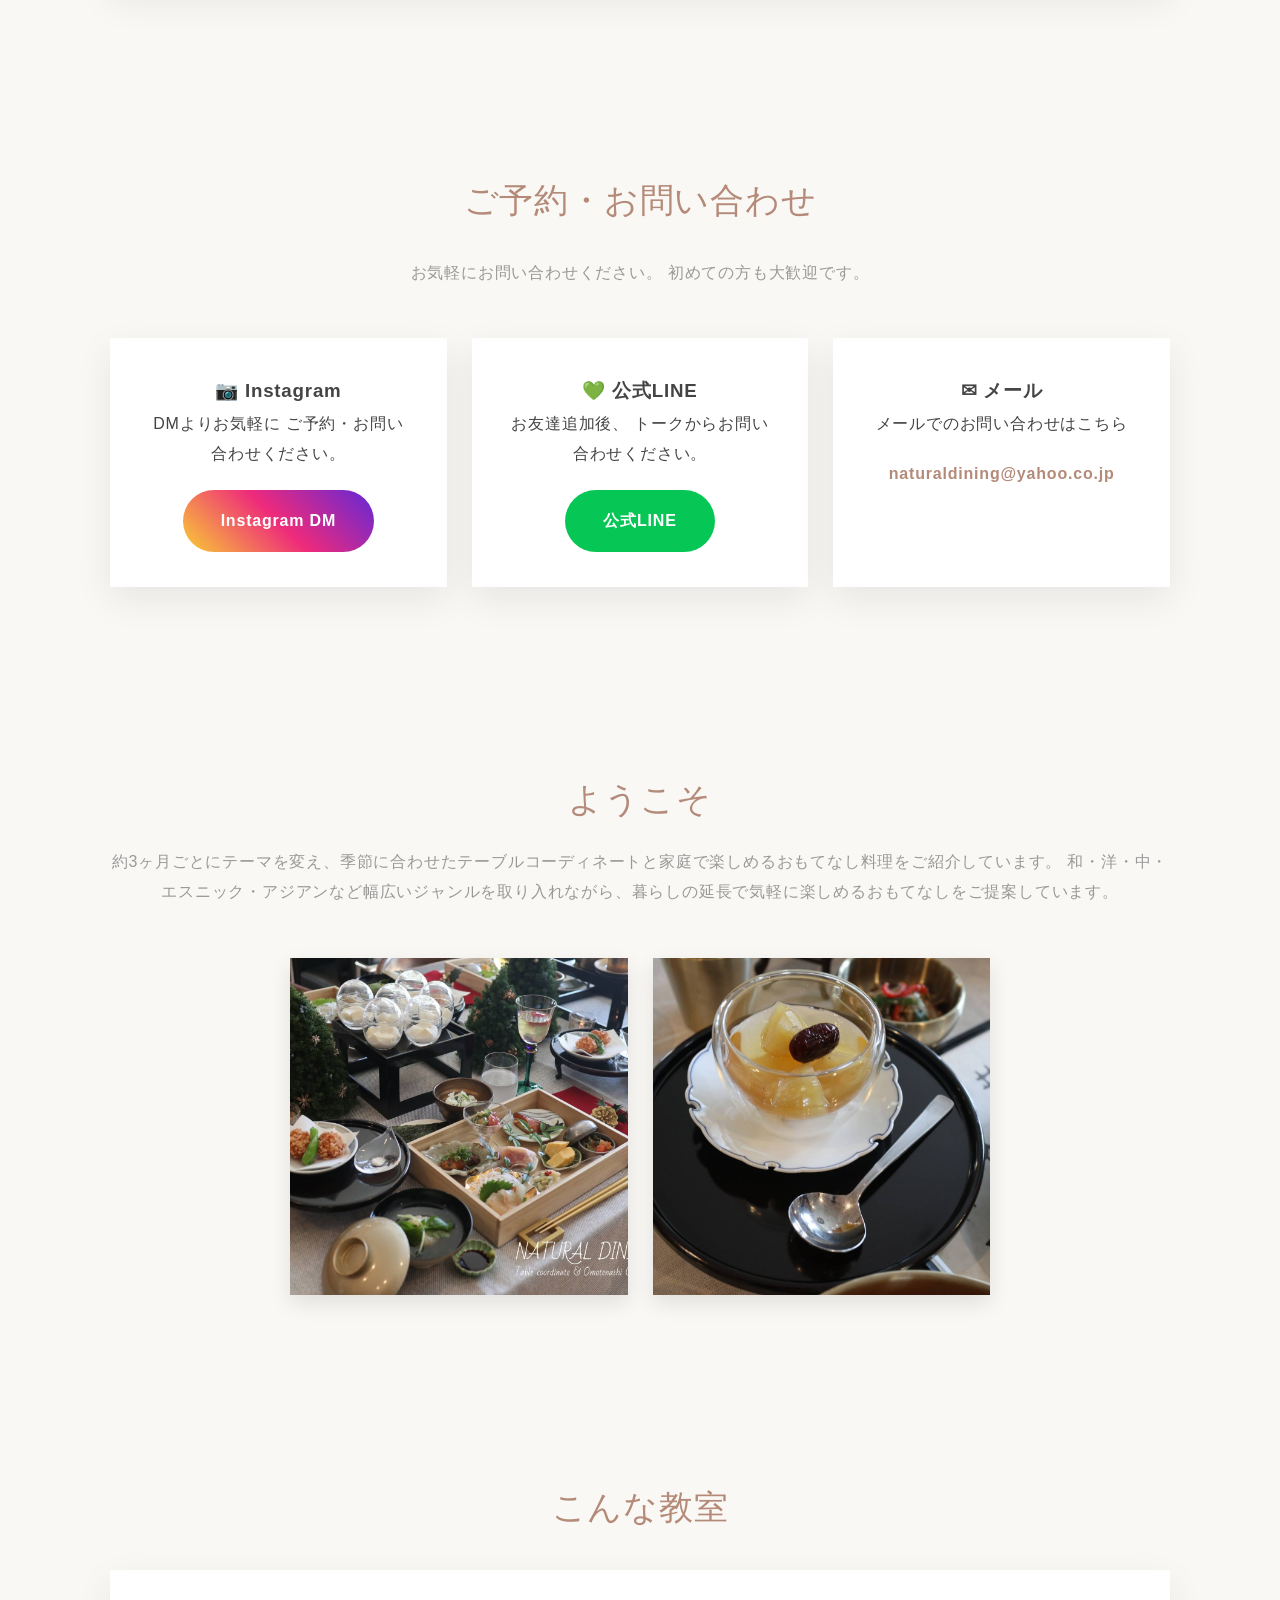
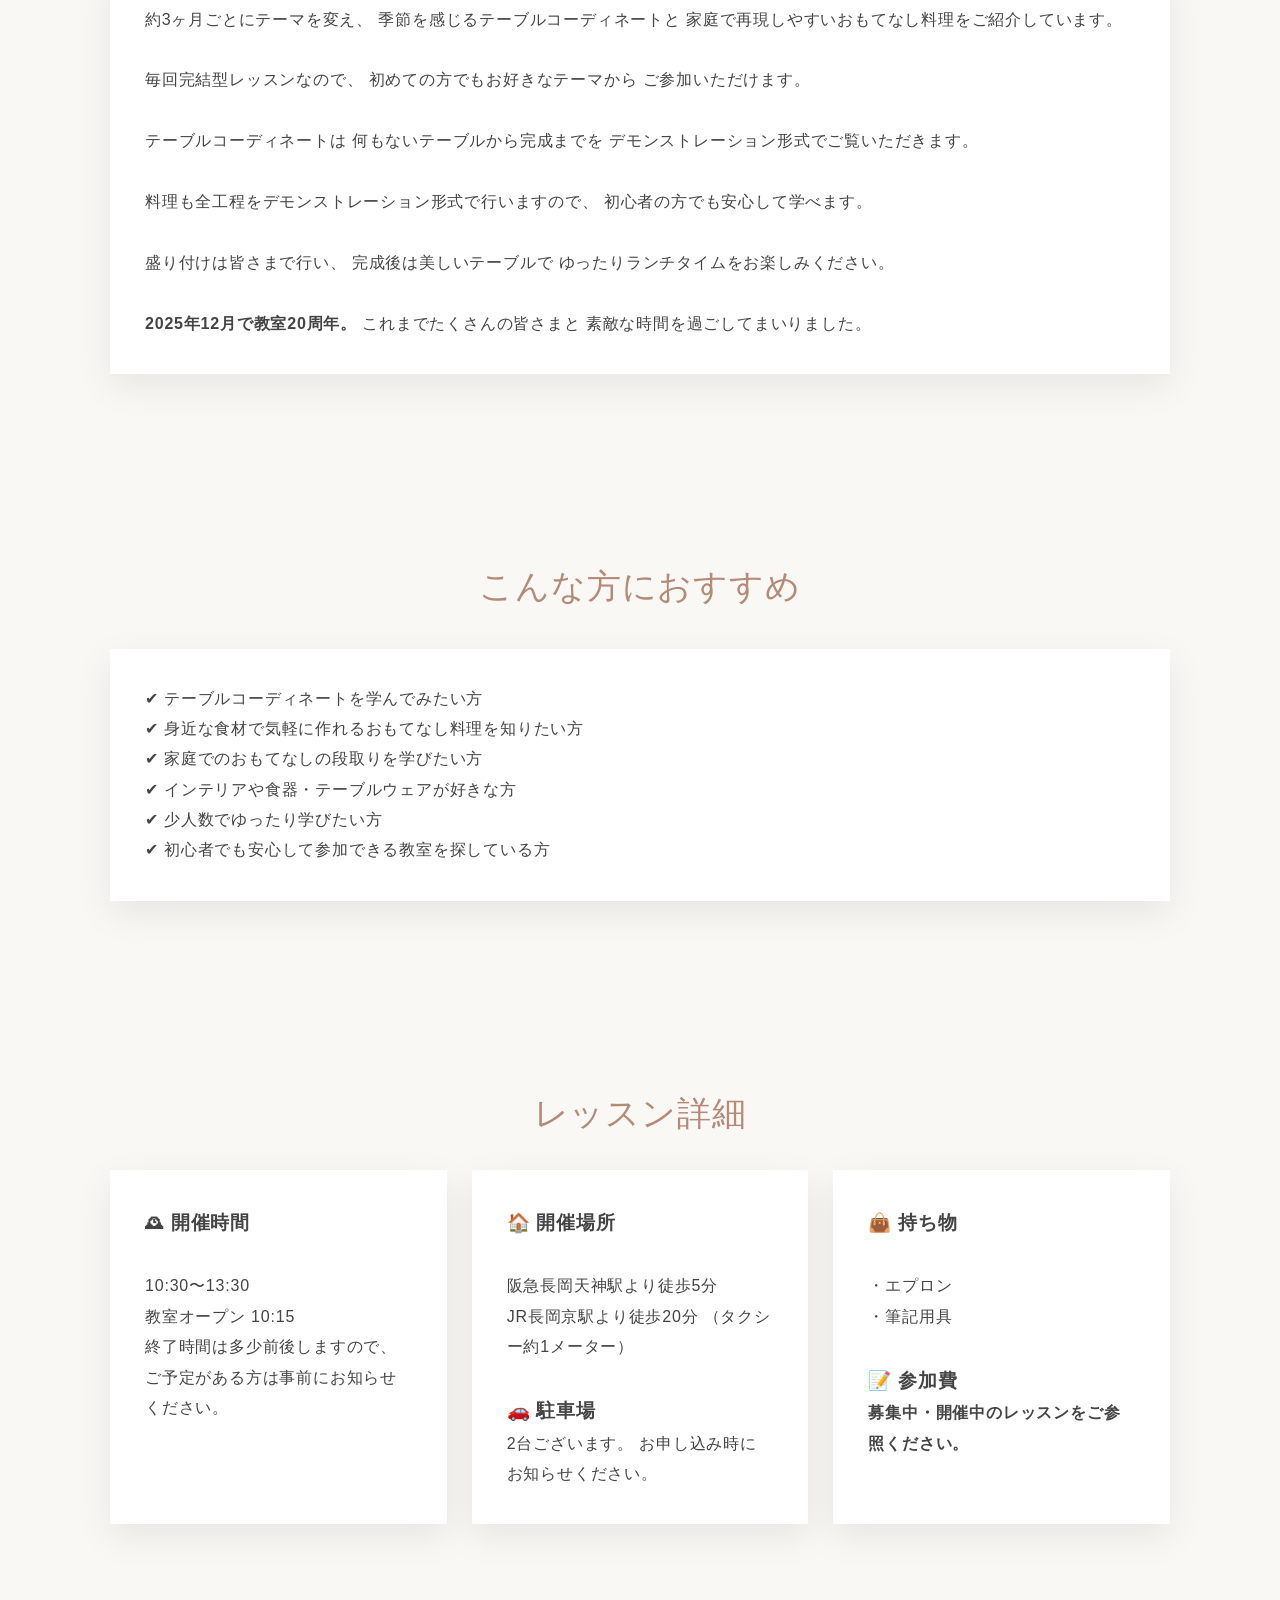
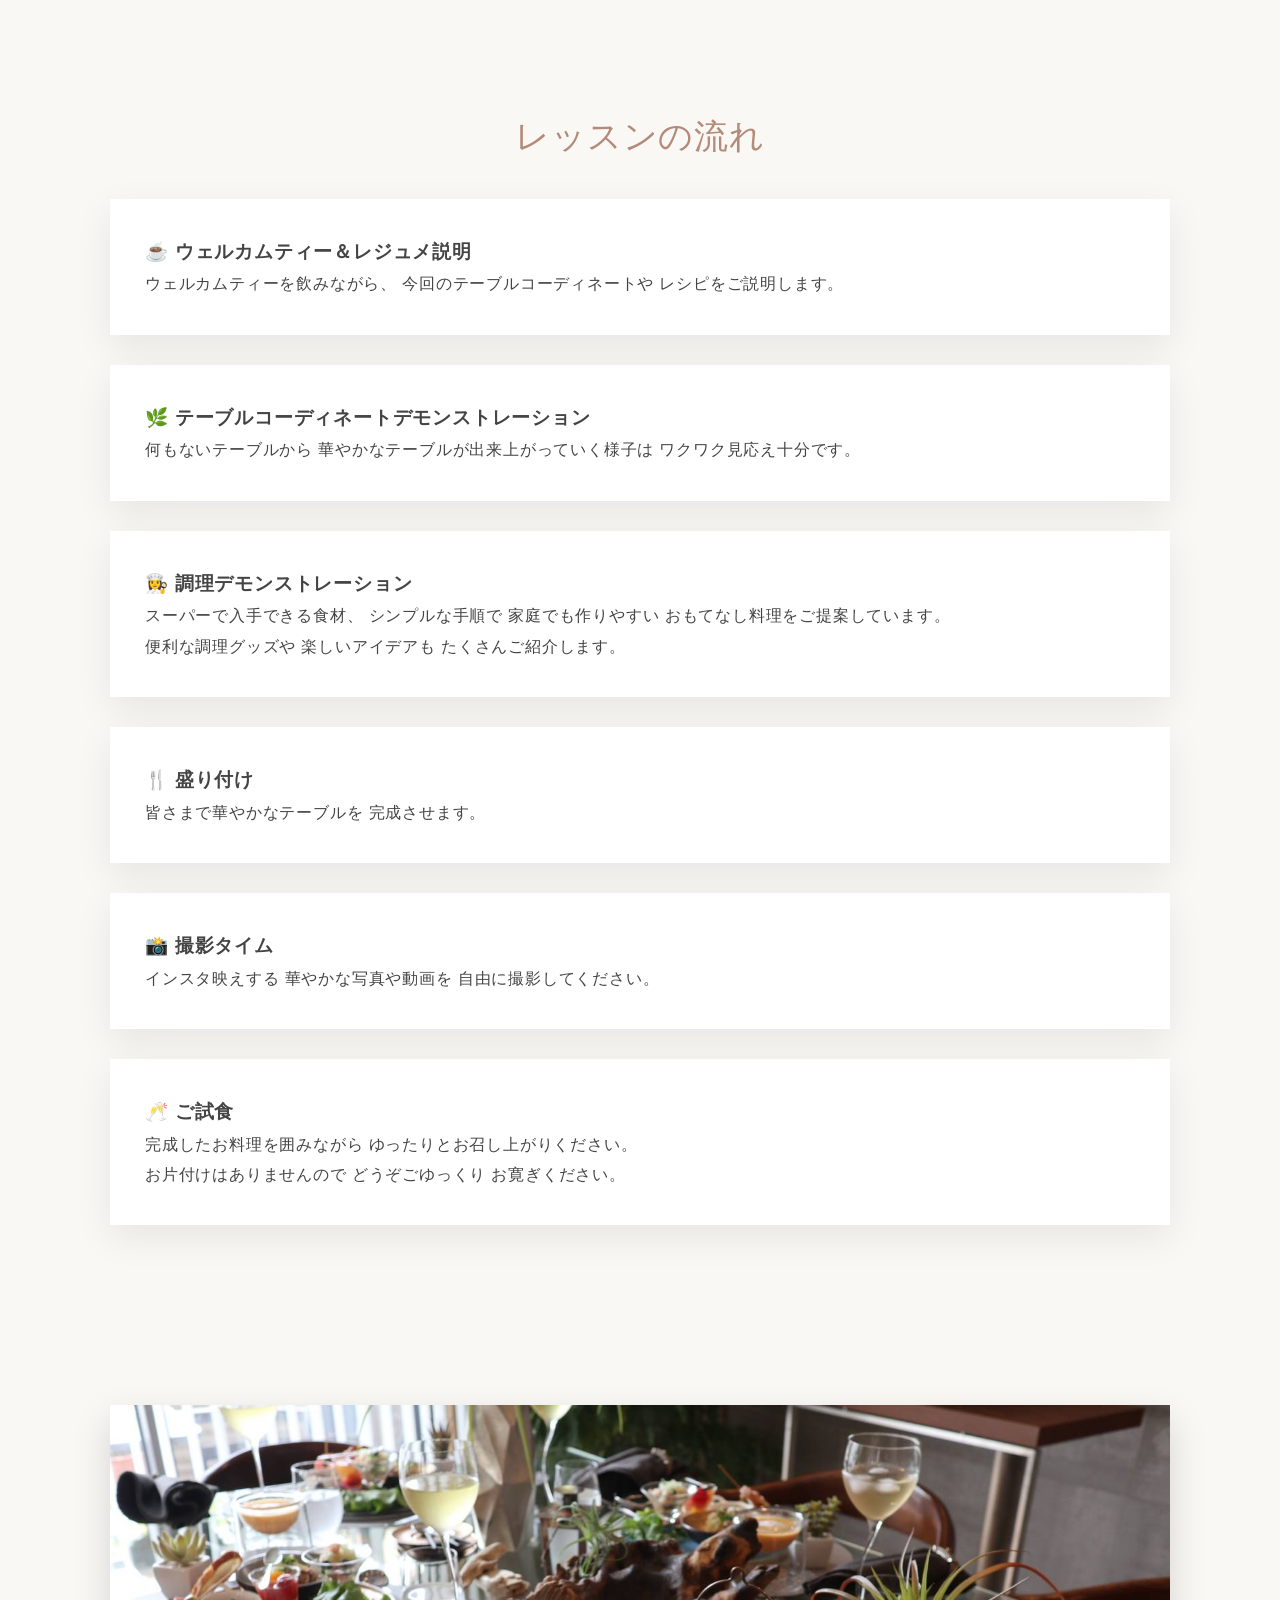
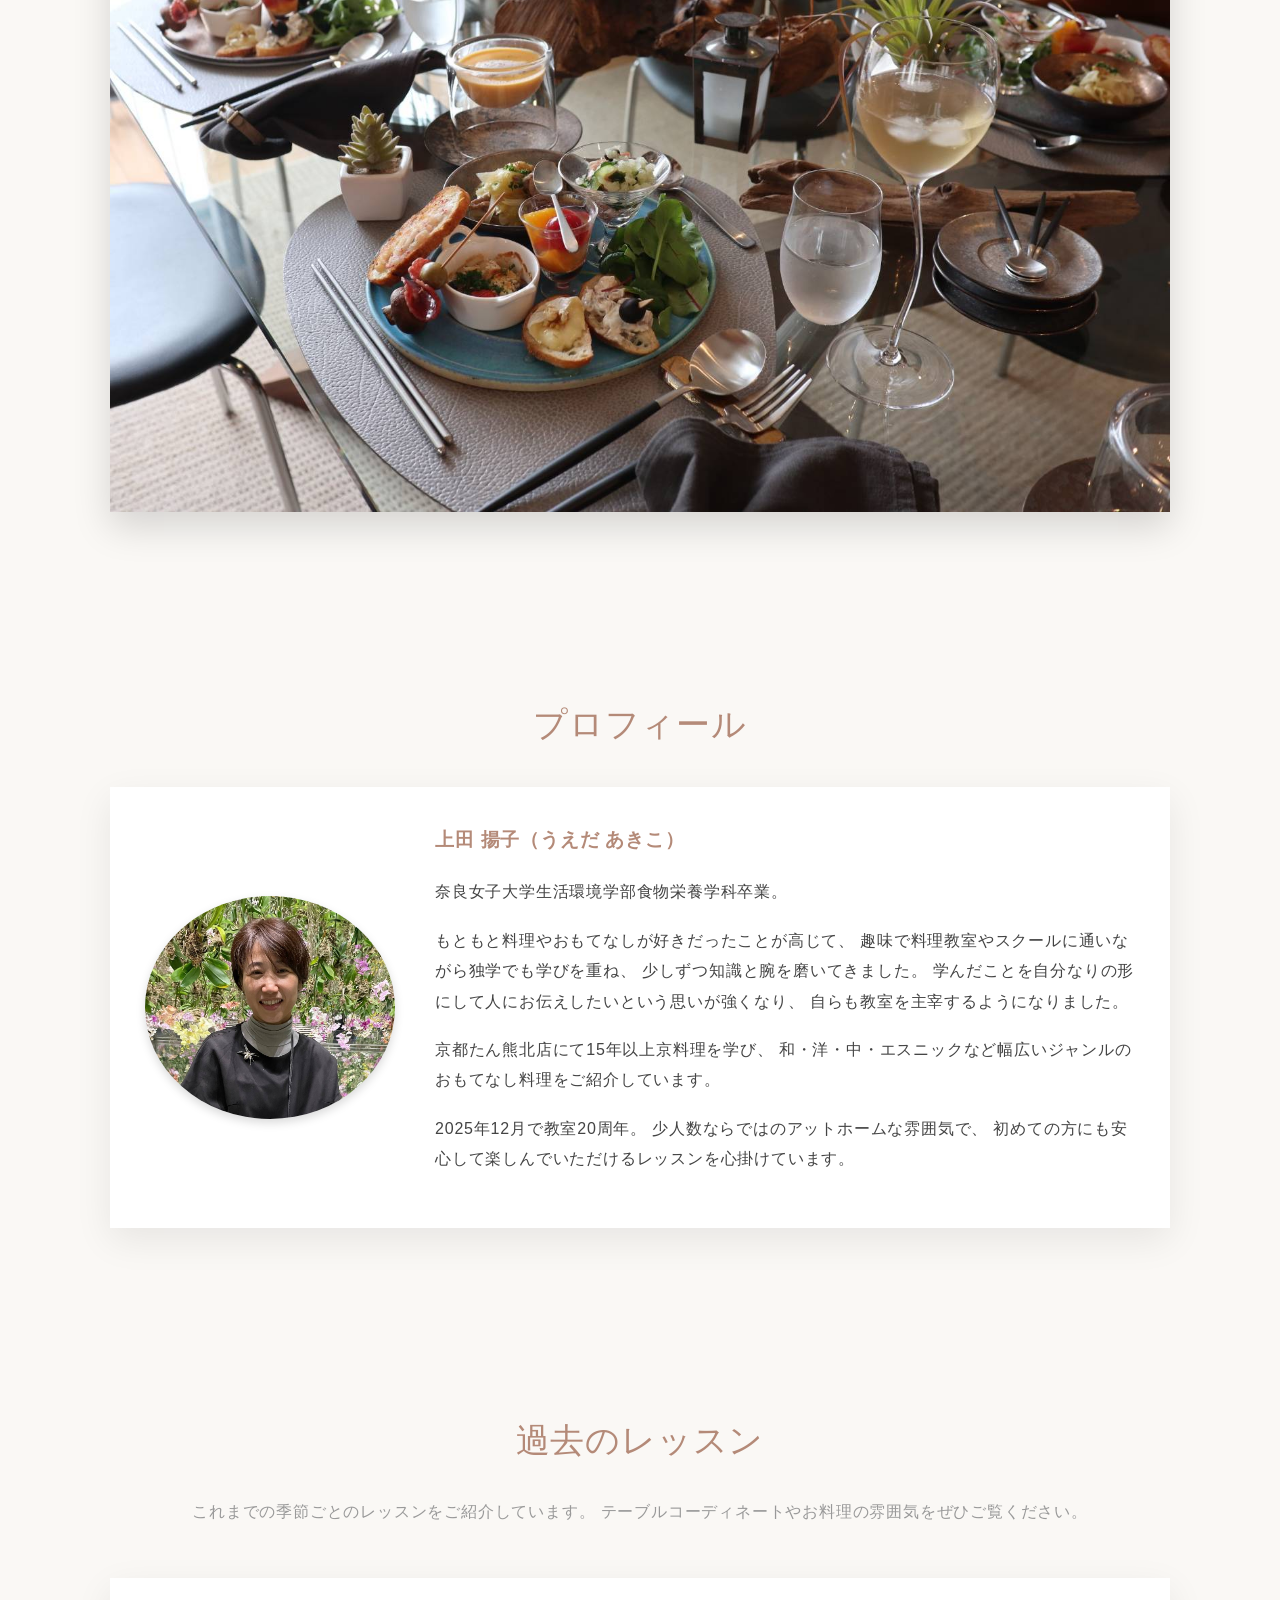
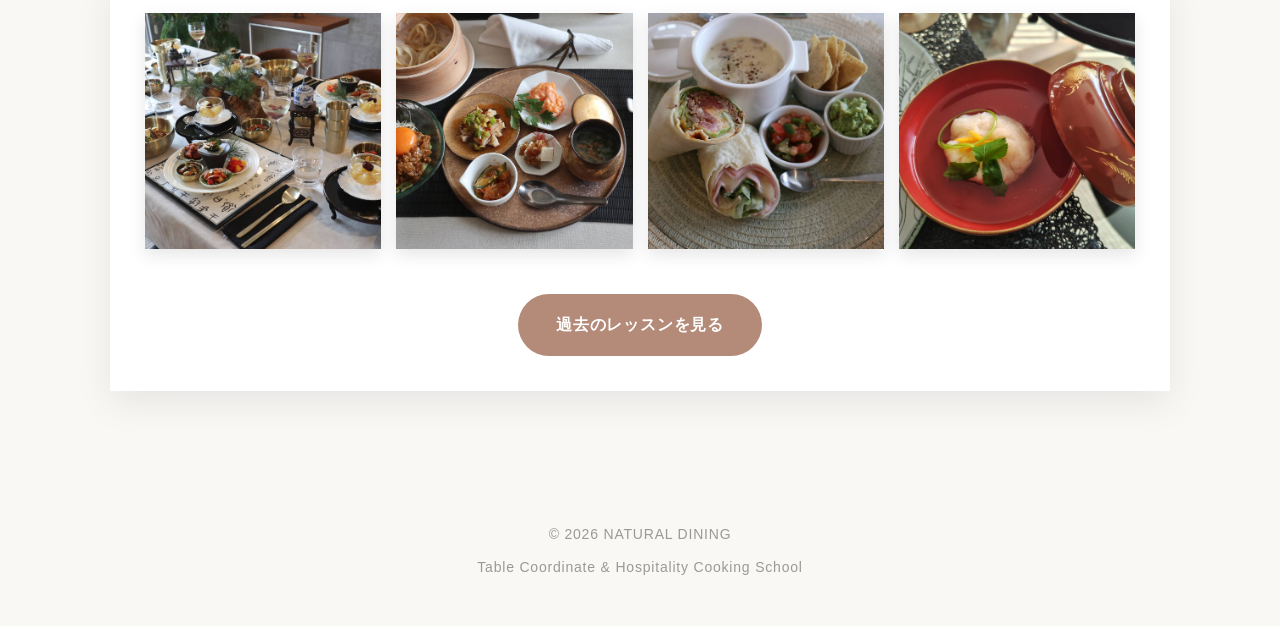
==== commit 9f268881: "ｍ" ====
--- a/index.html
+++ b/index.html
@@ -97,7 +97,7 @@
 
 <li>カマンベールと魚介のアヒージョ</li>
 
-<li>サーモンサラダ　サワークリームソース</li>
+<li>サーモンとグレープフルーツのサラダ　サワークリームソース</li>
 
 <li>絶品パプリカスープ</li>
 
@@ -155,7 +155,7 @@
 <p>
 
 <strong>10月</strong><br>
-11, 12, 15, 16, 18, 19, 21, 22, 24, 27, 28, 30, 31
+11, 12, 14, 15, 16, 18, 19, 21, 22, 24, 27, 28, 30, 31
 
 </p>
 
@@ -185,7 +185,7 @@
 
 <p class="lesson-note">
 
-後半期間は10月21日〜12月25日で、10月初旬に募集予定です。
+後半期間は11月21日〜12月25日で、10月初旬に募集予定です。
 
 </p>
 
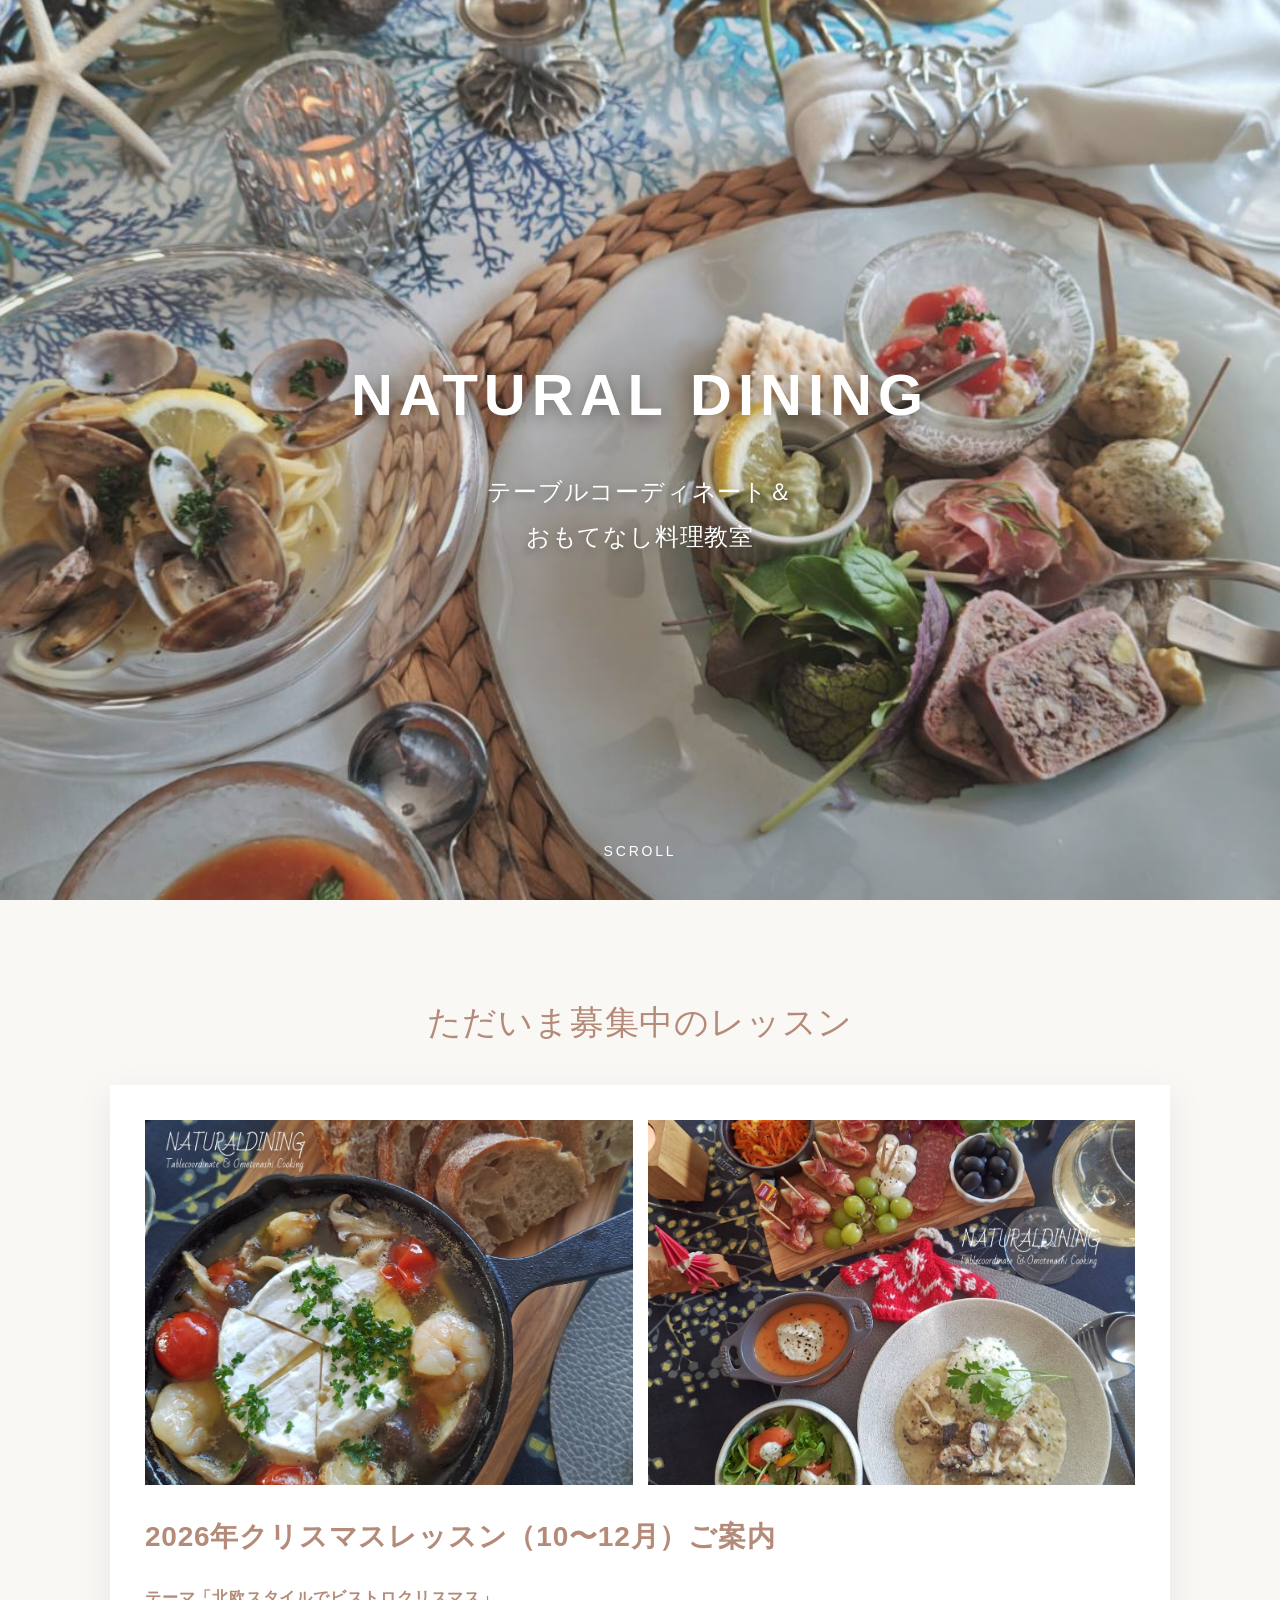
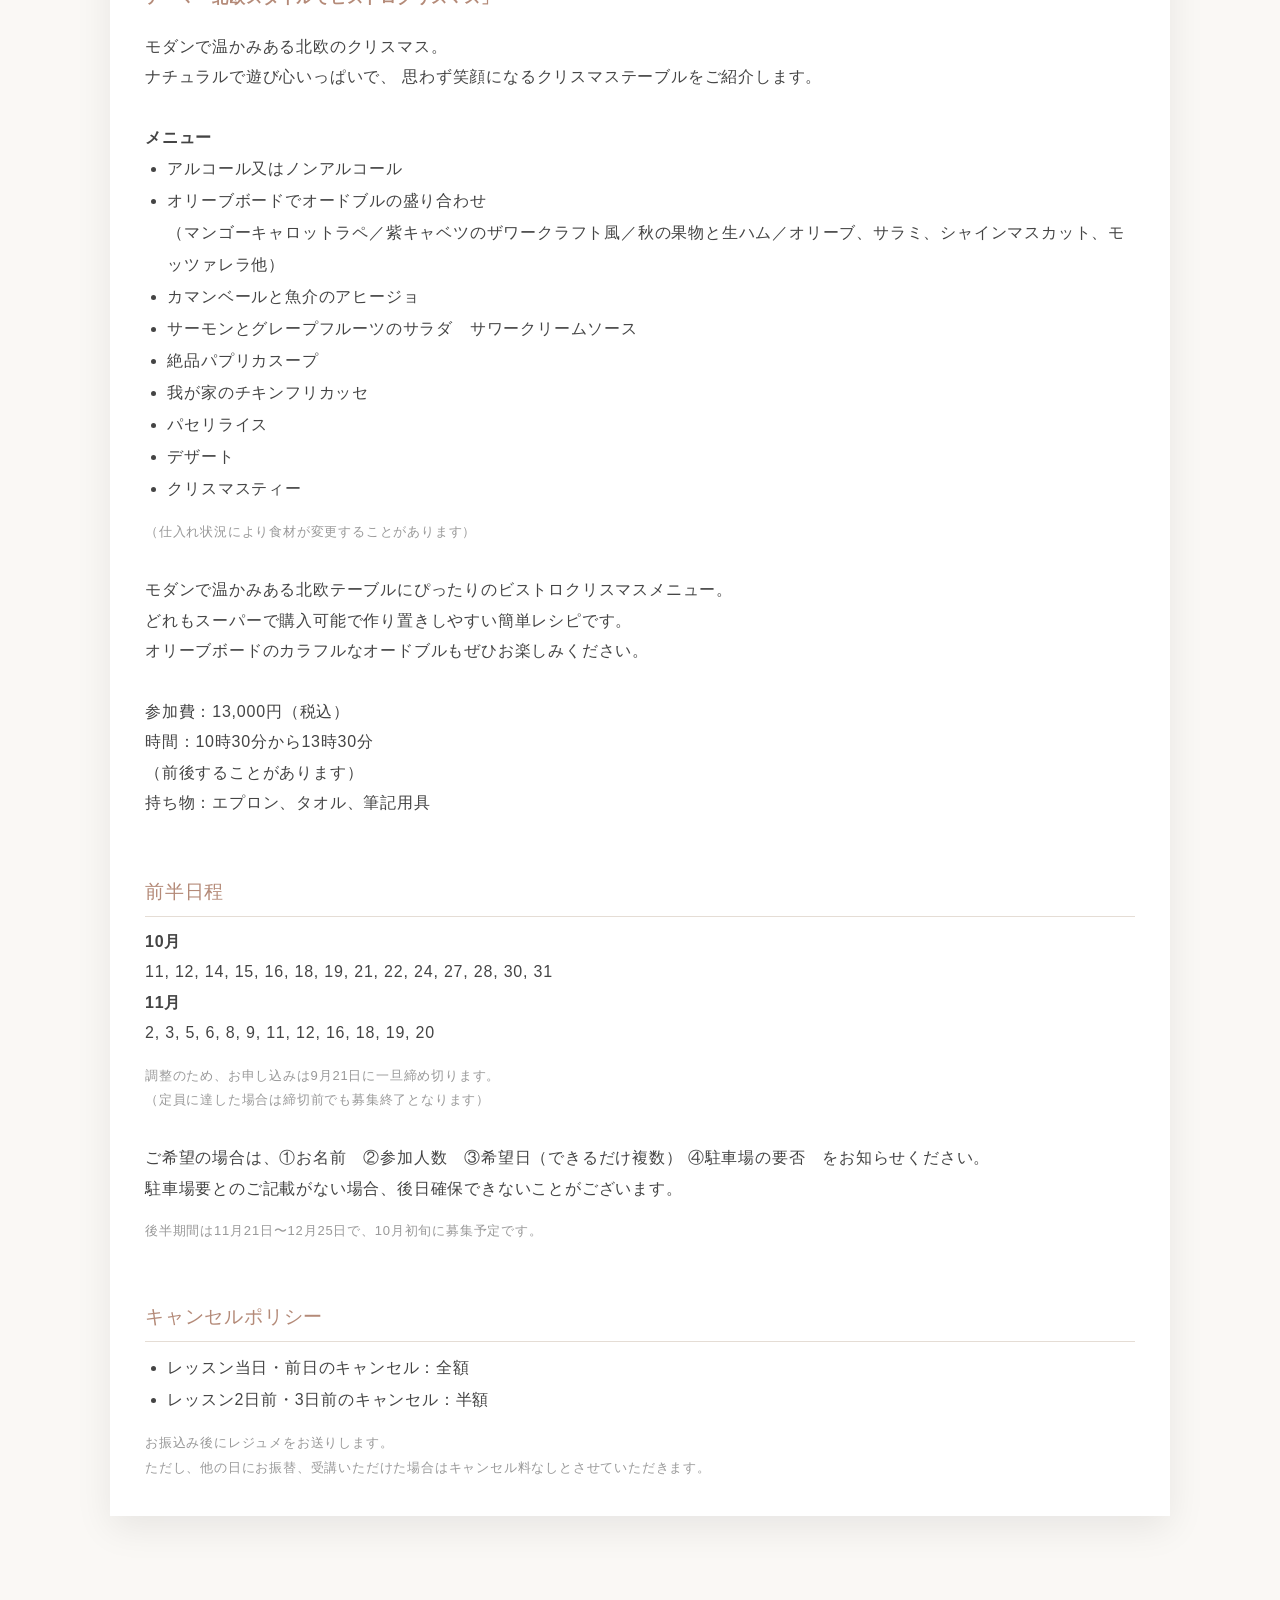
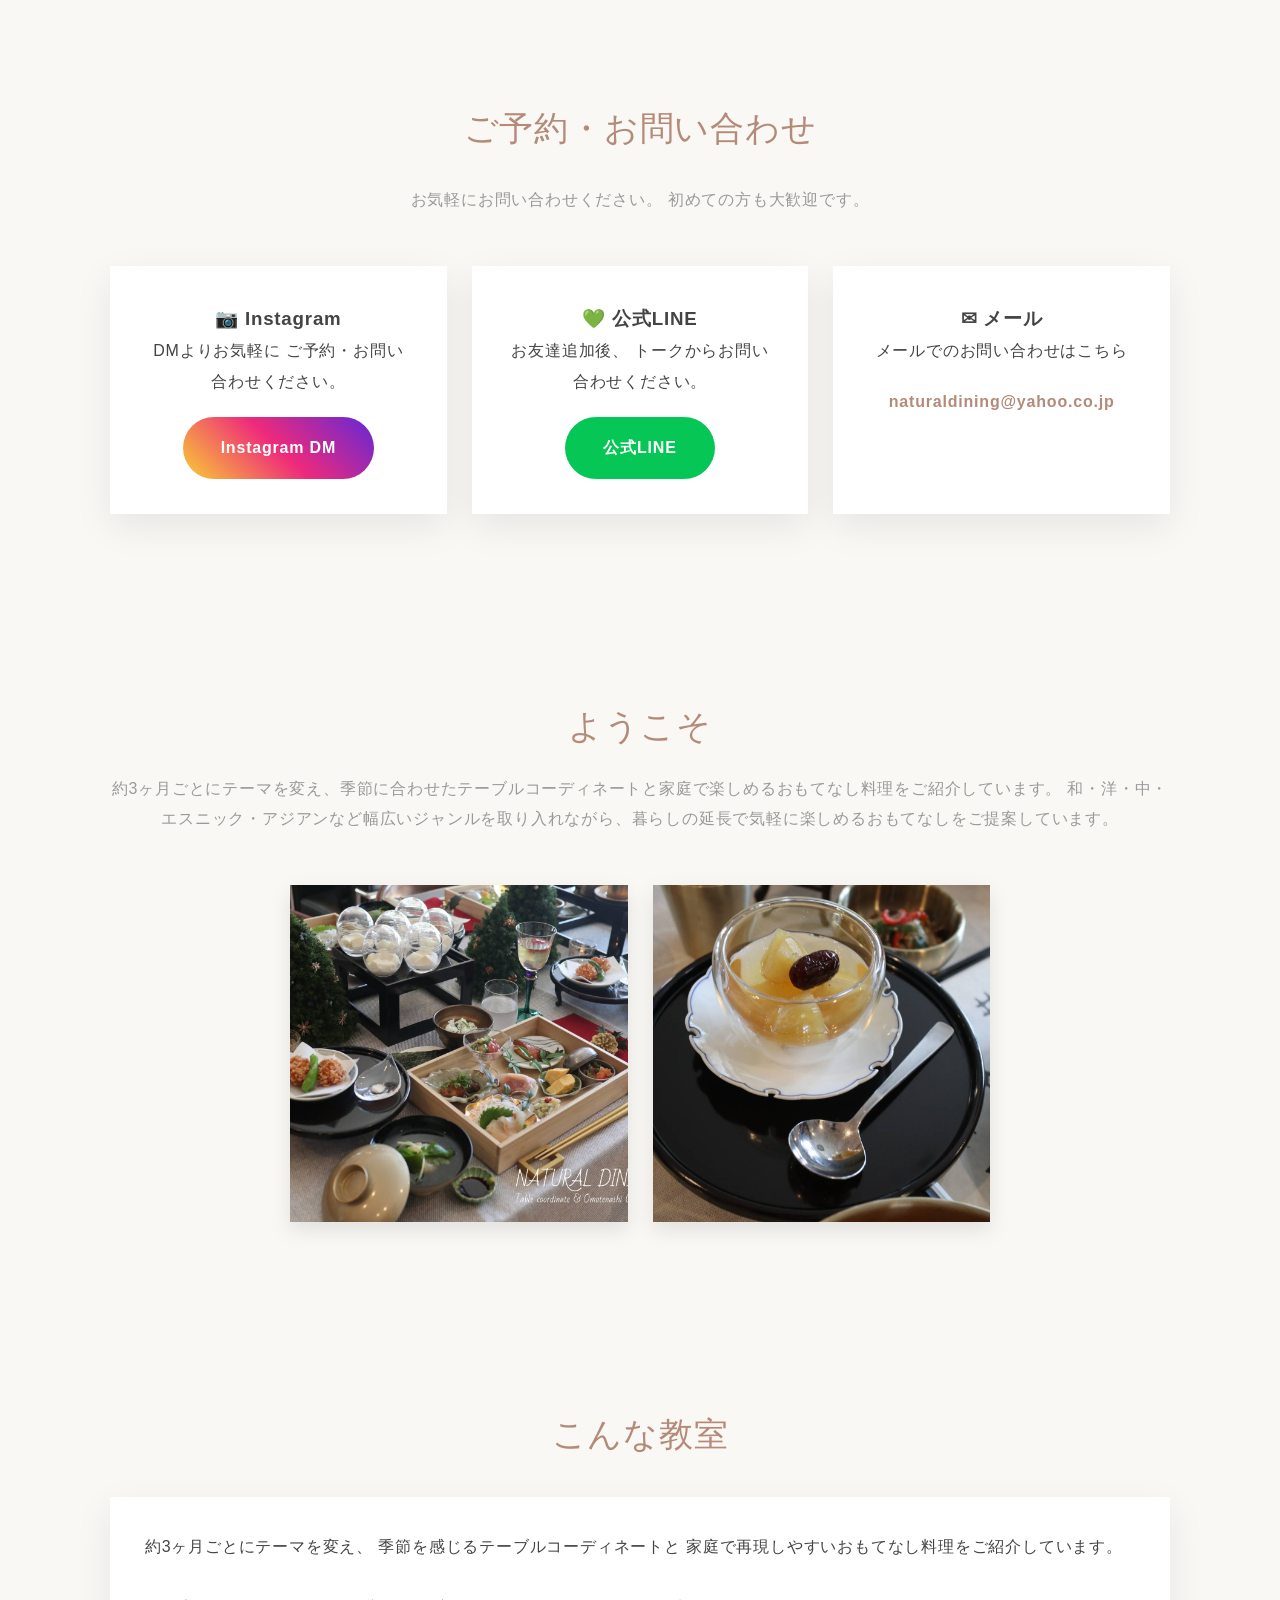
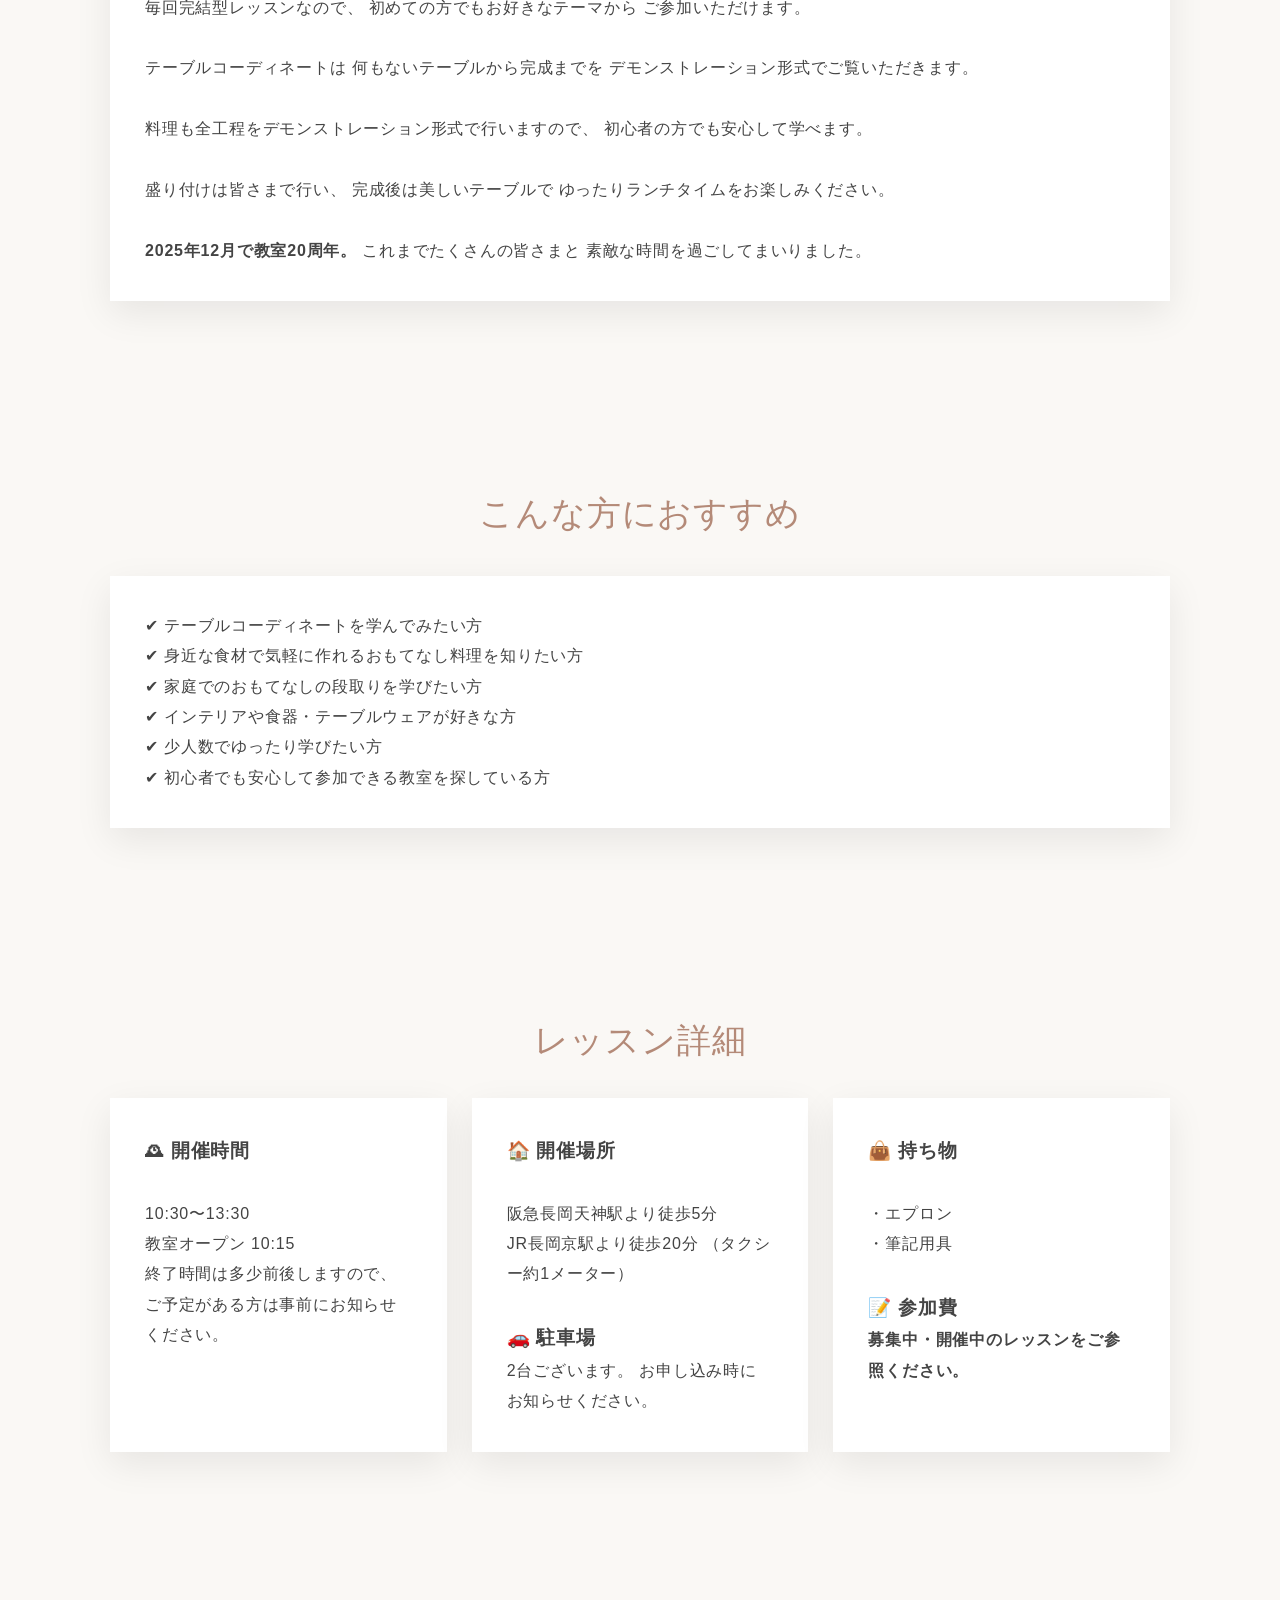
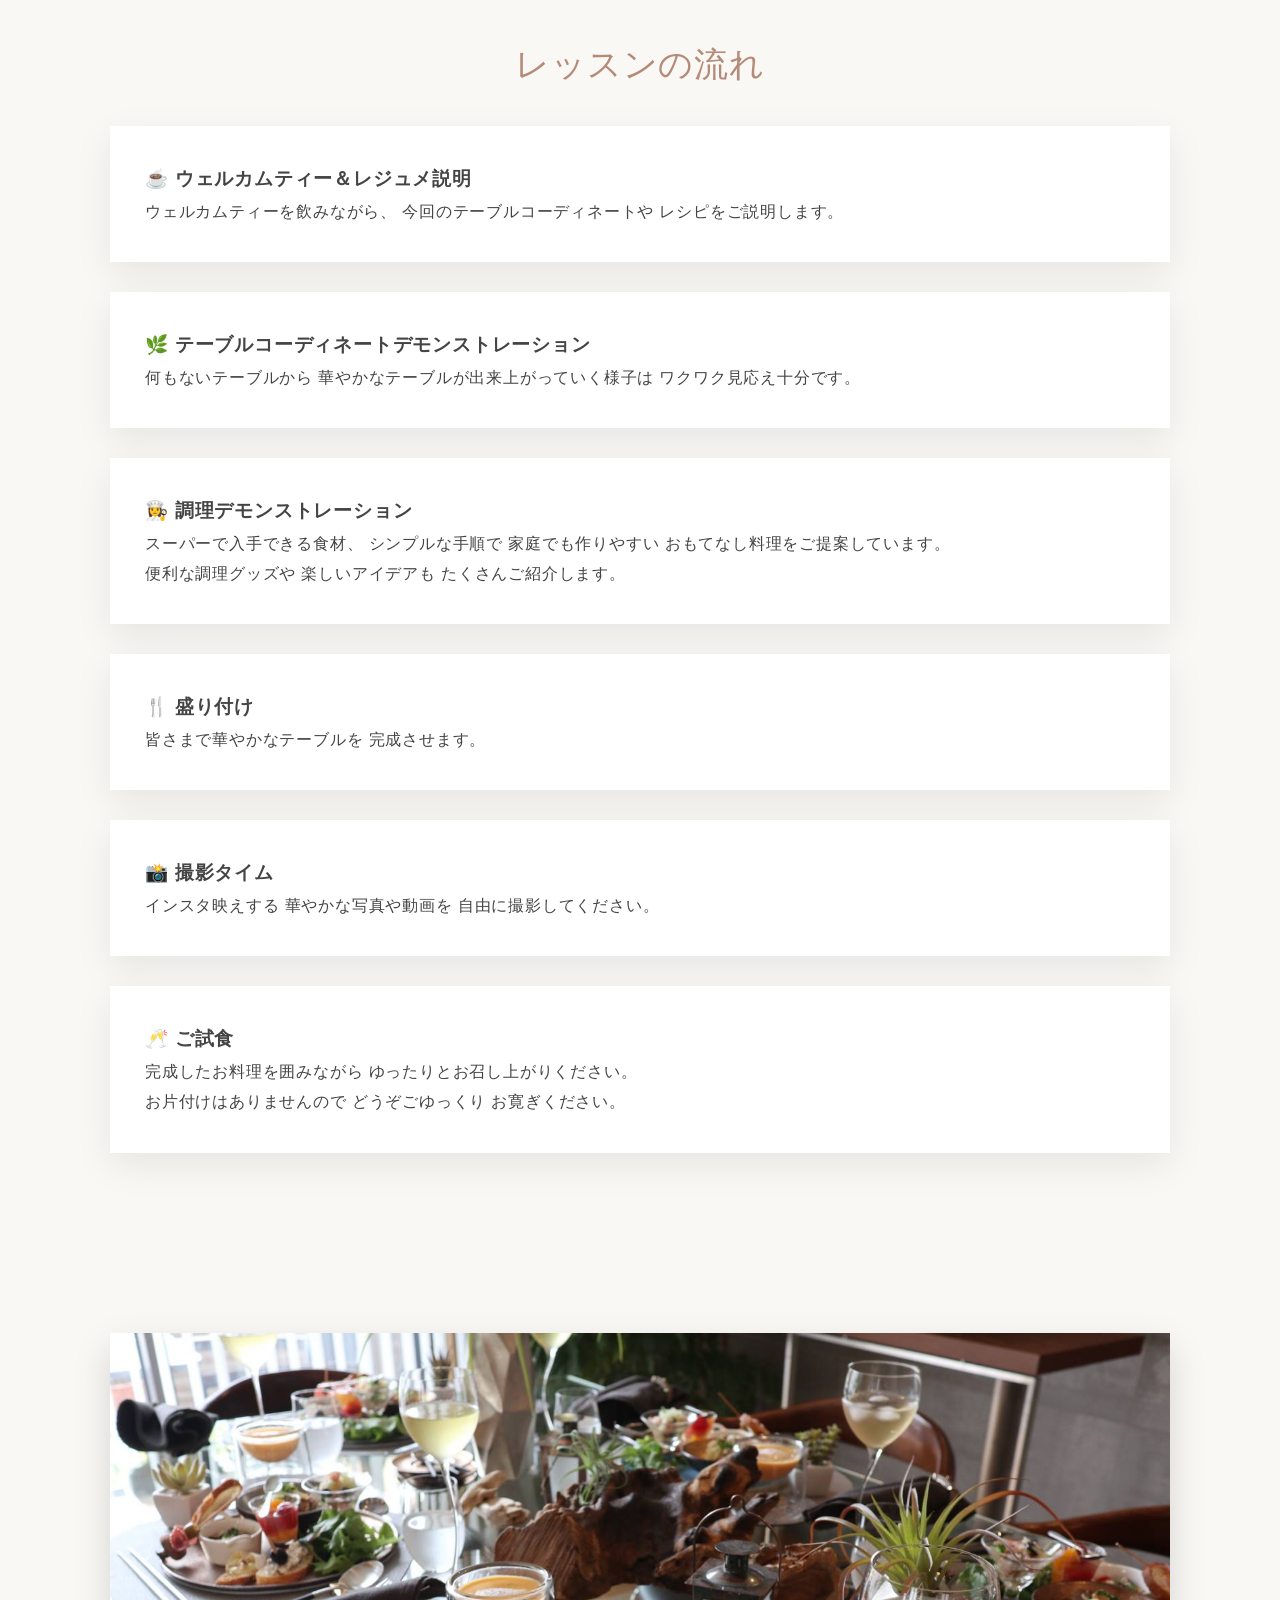
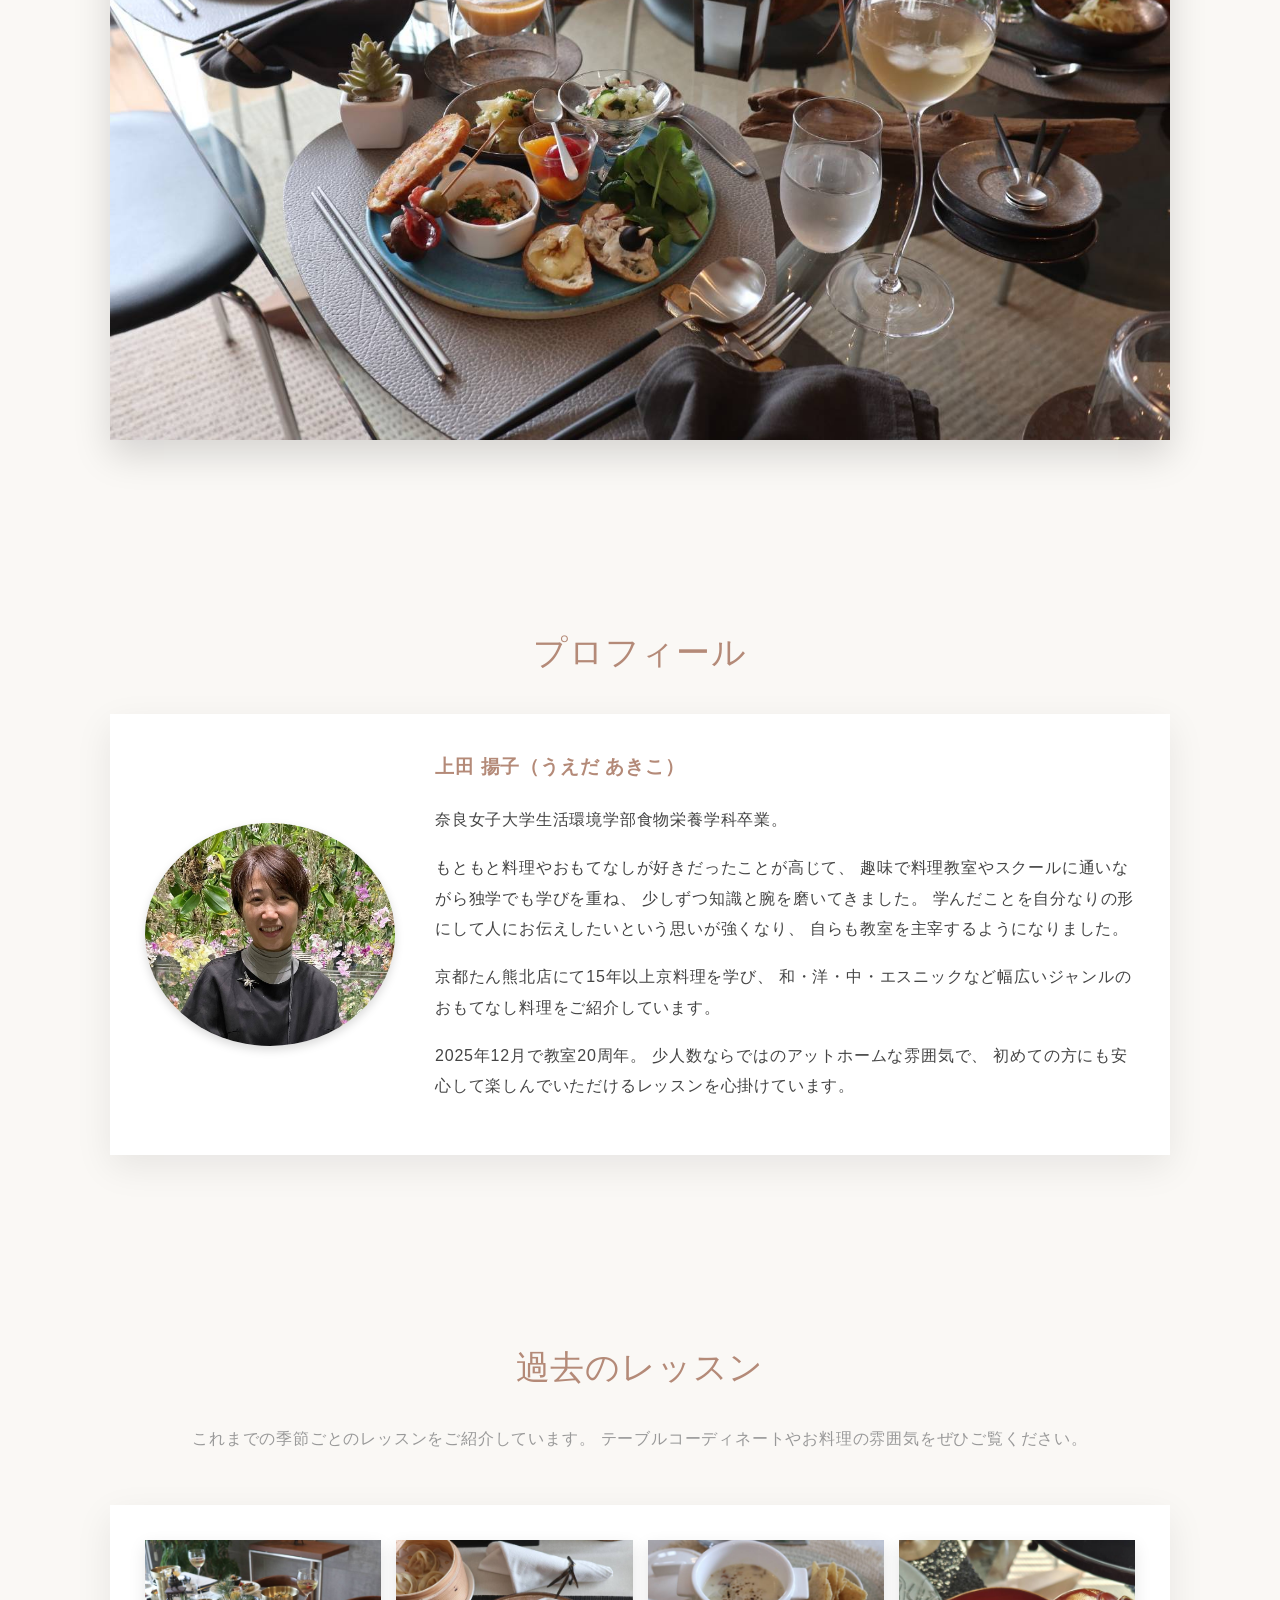
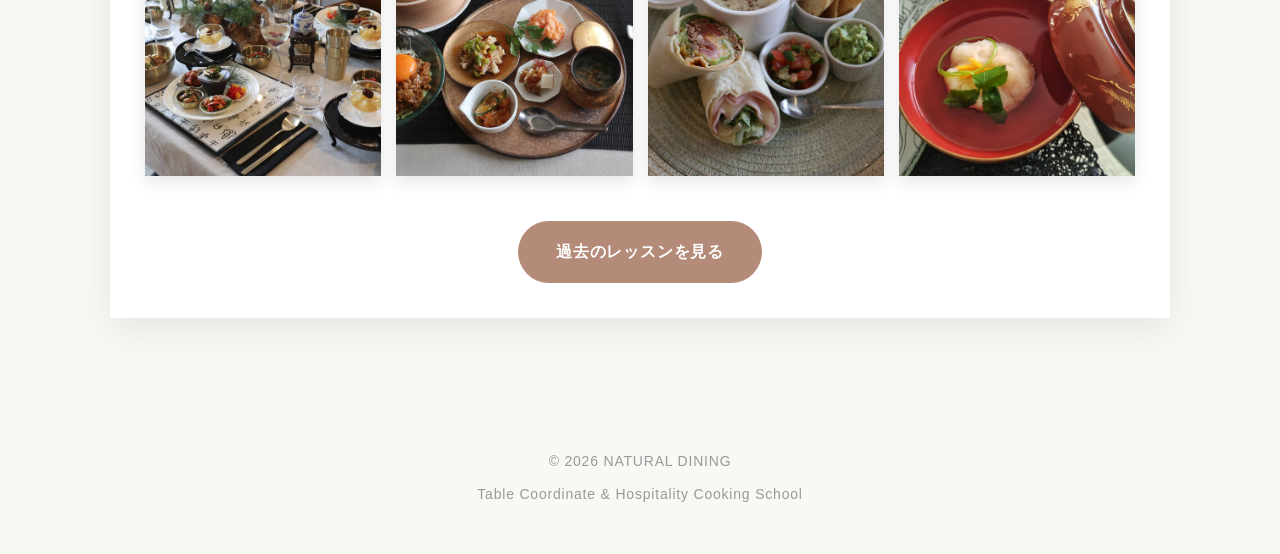
==== commit 837fc99b: "n" ====
--- a/index.html
+++ b/index.html
@@ -205,134 +205,6 @@
 
 お振込み後にレジュメをお送りします。<br>
 ただし、他の日にお振替、受講いただけた場合はキャンセル料なしとさせていただきます。
-
-</p>
-
-</div>
-
-</section>
-
-<!-- ==========================
-ただいま開催中のレッスン
-========================== -->
-
-<section class="fade">
-
-<div class="icon-title">
-<span class="icon"></span>
-<h2>ただいま開催中のレッスン</h2>
-</div>
-
-<div class="card">
-
-<div class="current-lesson-images">
-
-<img src="images/current-lesson1.jpg" alt="ただいま開催中のレッスン1">
-
-<img src="images/current-lesson2.jpg" alt="ただいま開催中のレッスン2">
-
-</div>
-
-<h3 class="current-lesson-title">
-
-2026年秋レッスン（9月）のご案内
-
-</h3>
-
-<p class="lesson-theme">
-
-テーマ「韓流スタイルを楽しむ秋の大人パーティー」
-
-</p>
-
-<p>
-
-牡丹と燕が描かれたWEDGWOODのブルーバードを使って
-オリエンタルな韓流テーブル。<br>
-そこにぴったりな韓国風のおもてなし料理をご用意しました。
-
-</p>
-
-<p class="lesson-note">
-
-こちらは2019年1〜4月に開催したリクエストレッスンです。<br>
-既にご受講済みの方は9月はお休みとなり、
-次回はクリスマスレッスンをご案内させていただきます。
-
-</p>
-
-<br>
-
-<p>
-
-<strong>メニュー</strong>
-
-</p>
-
-<ul class="lesson-list">
-
-<li>アルコール又はノンアルコール</li>
-
-<li>豆もやしと烏賊のナムル</li>
-
-<li>鮪ユッケ</li>
-
-<li>豚肉のサンチュ包み（サムギョプサル）</li>
-
-<li>旨味たっぷり参鶏湯風スープ</li>
-
-<li>炊き込みビビンバ</li>
-
-<li>ゆず茶風味のベイクドチーズケーキ</li>
-
-<li>コーン茶</li>
-
-</ul>
-
-<p class="lesson-note">
-
-（食材は仕入れ状況により変更することがあります）
-
-</p>
-
-<br>
-
-<p>
-
-参加費：12,000円（税込）・当日お支払い
-
-</p>
-
-<p>
-
-時間：10時30分から約3時間<br>
-（内容により前後します）
-
-</p>
-
-<p>
-
-持ち物：エプロン、タオル、筆記用具
-
-</p>
-
-<br>
-
-<p>
-
-ご希望の場合は、①お名前　②参加人数　③希望日（できるだけ複数）
-④駐車場の要否　をお知らせください。<br>
-駐車場要とのご記載がない場合、後日確保できないことがございます。
-
-</p>
-
-<br>
-
-<p>
-
-季節先取りでシックに秋らしく。
-韓流おもてなしを一緒に楽しみませんか<br>
-ではお会いできますこと、楽しみにしております😊
 
 </p>
 
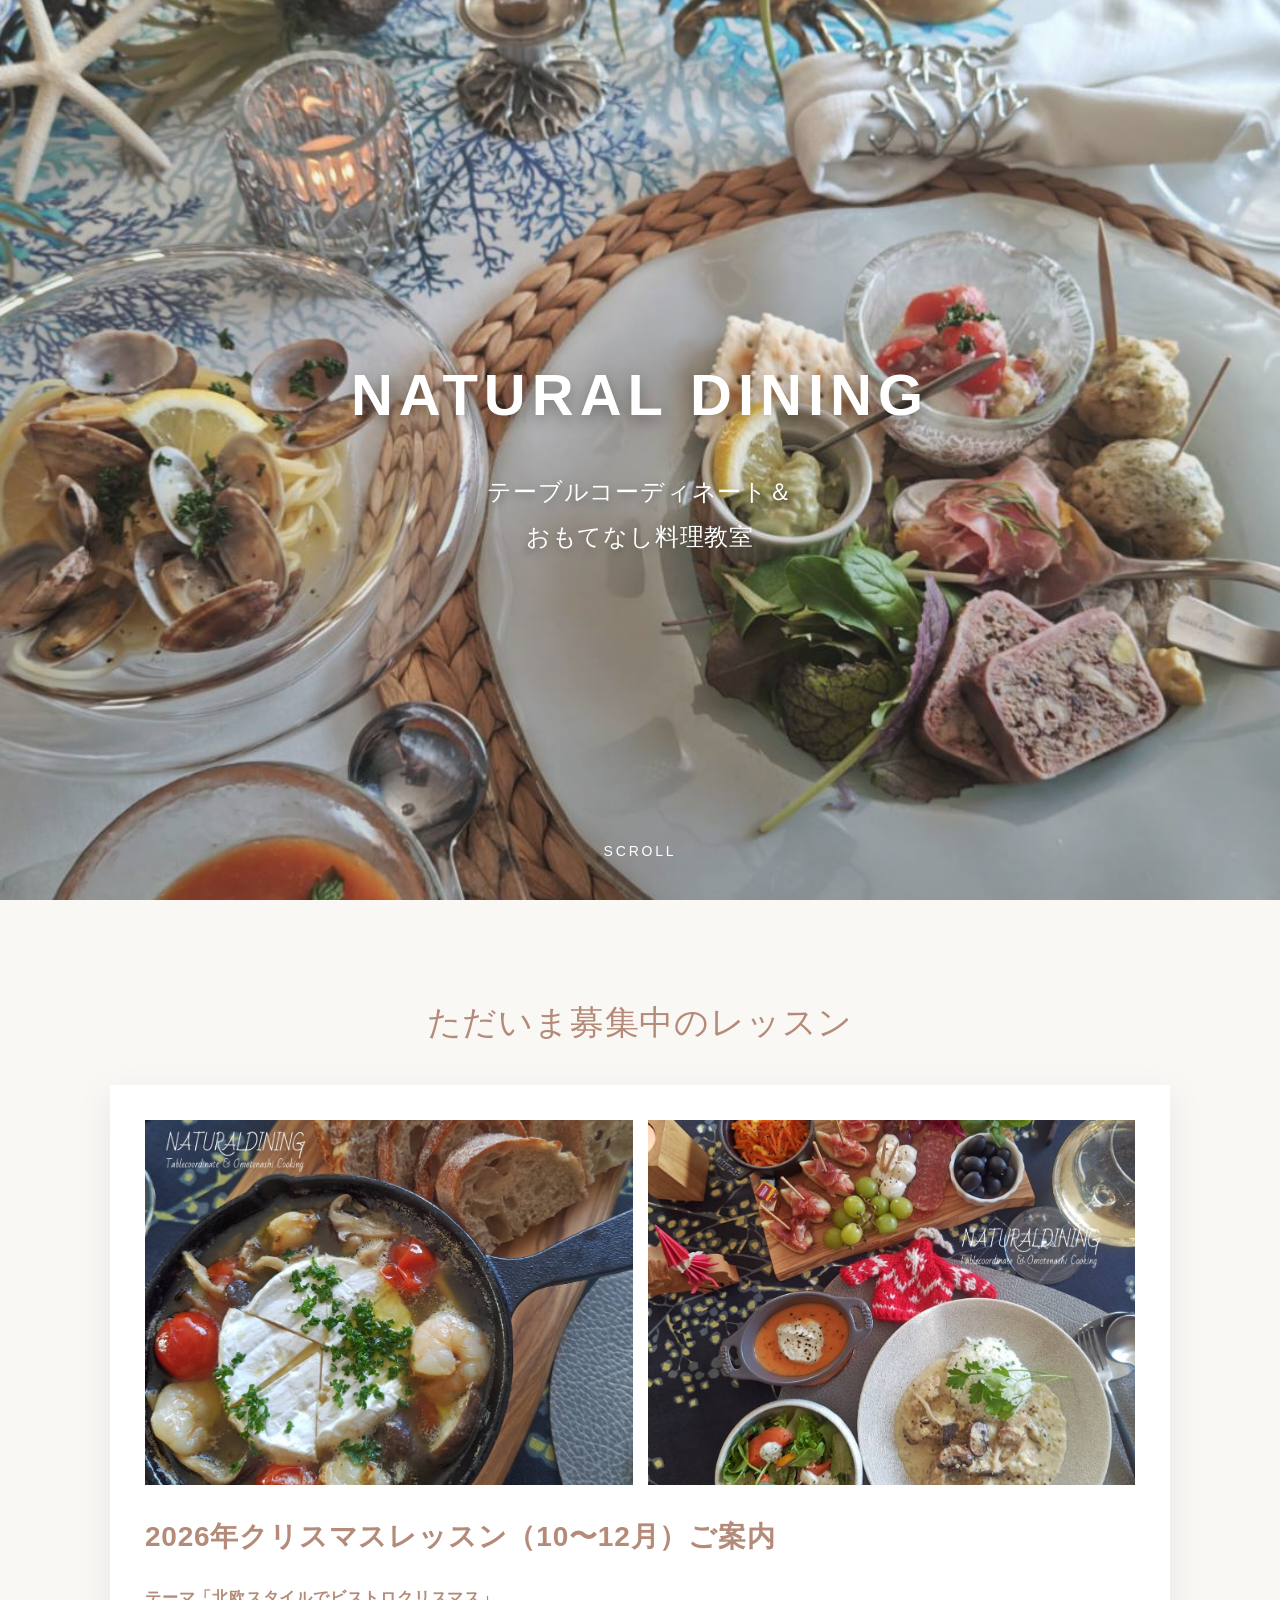
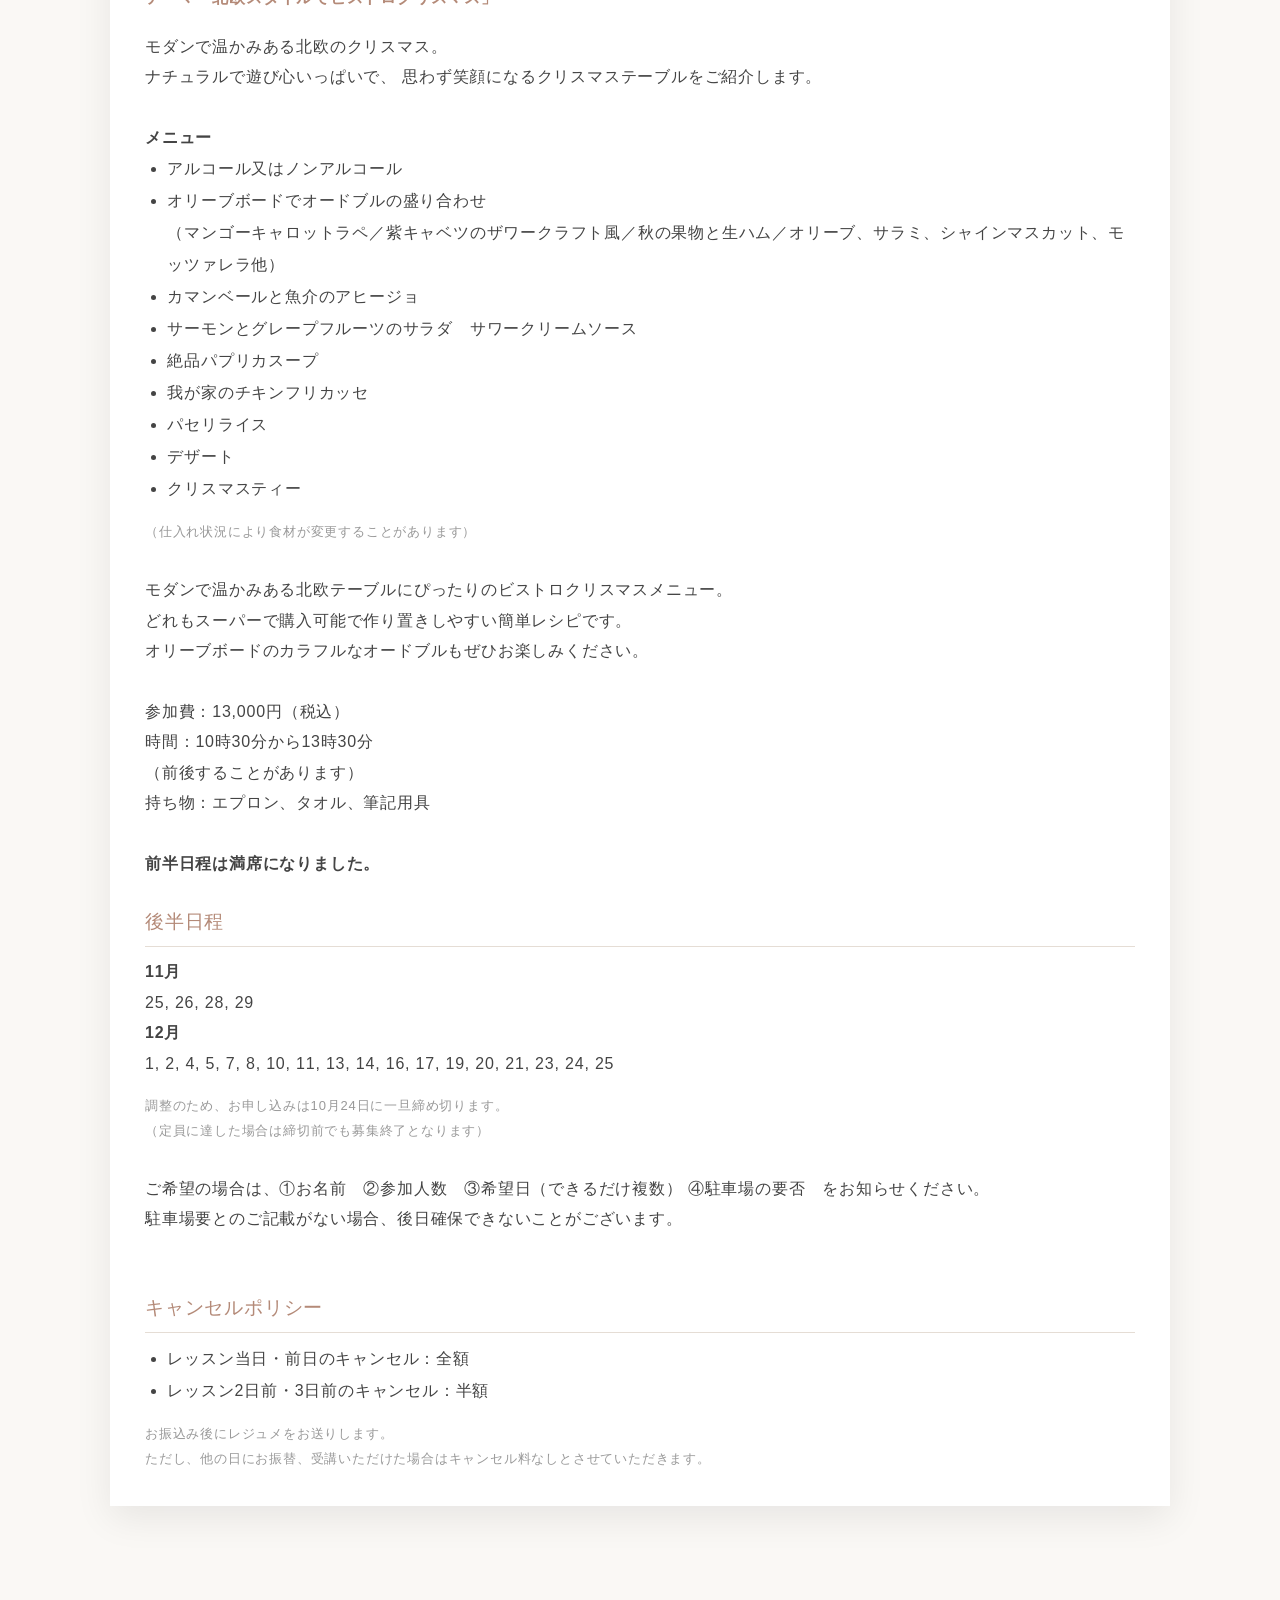
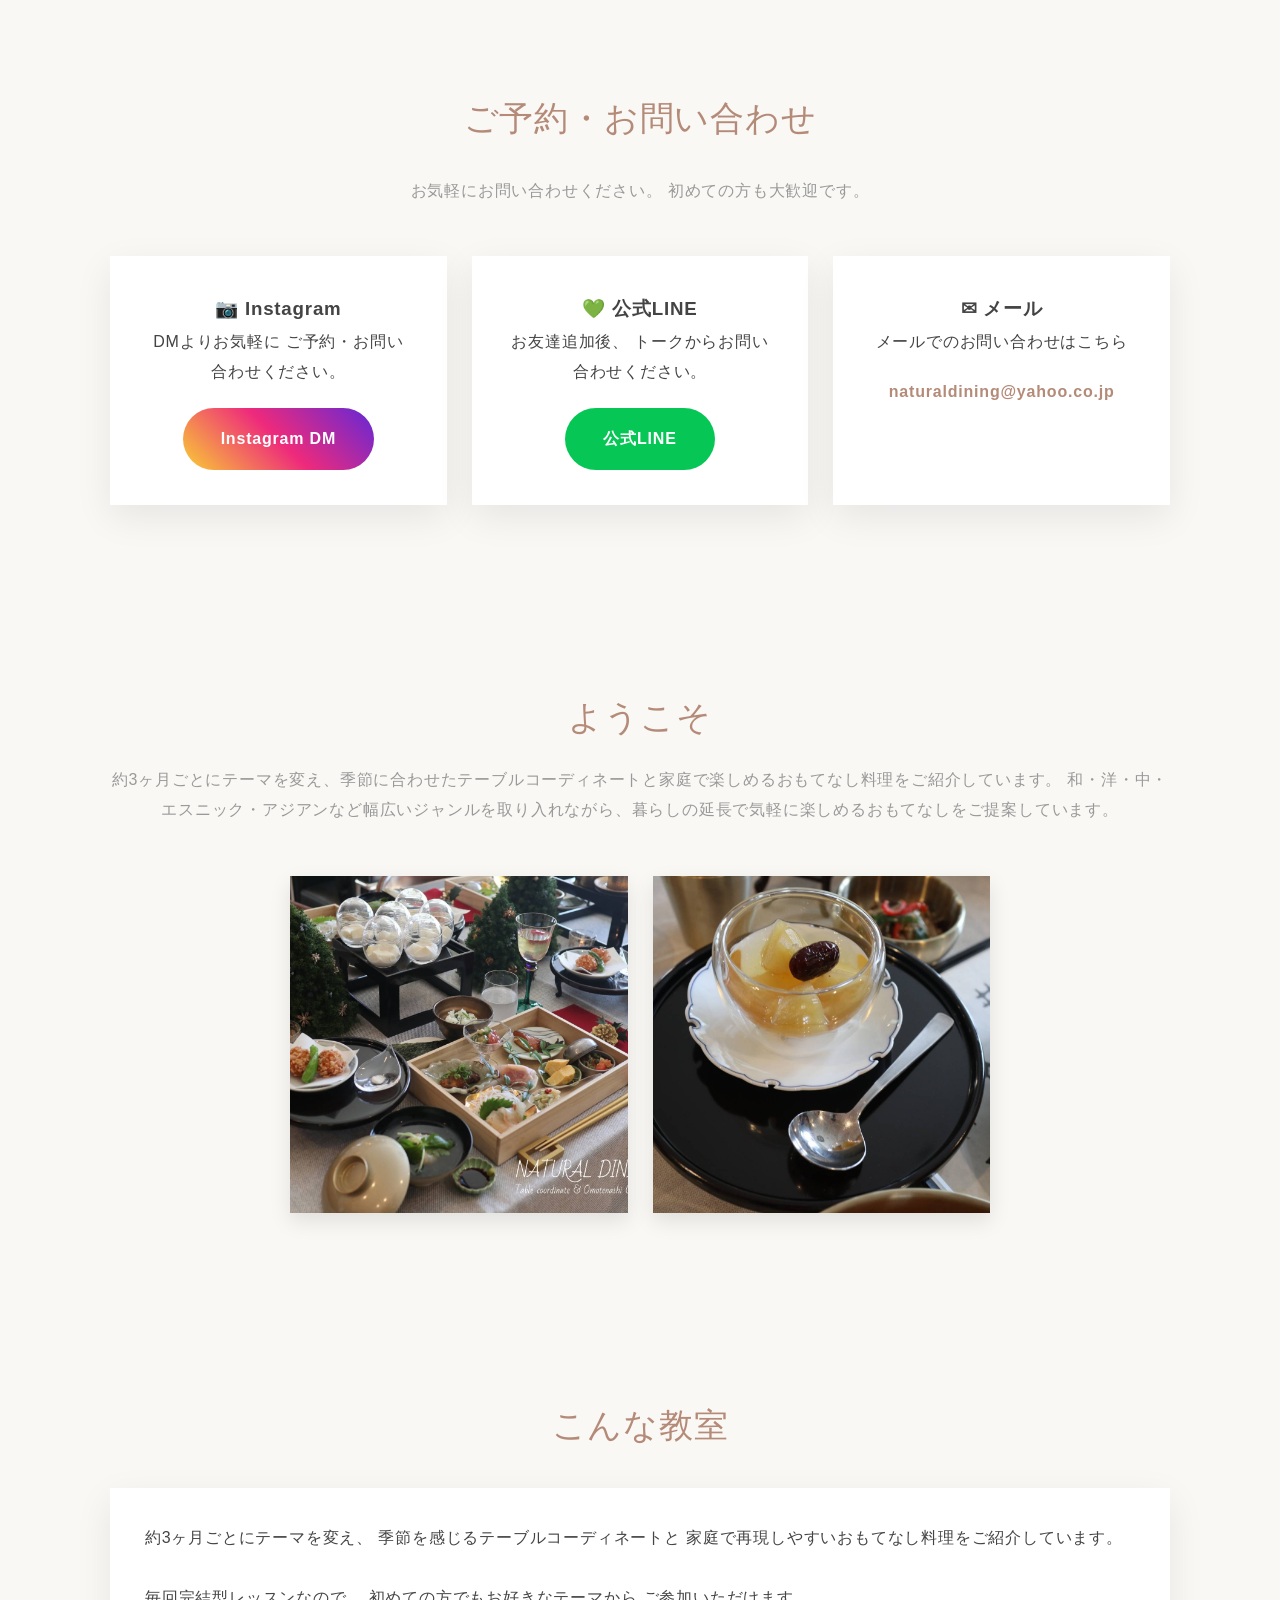
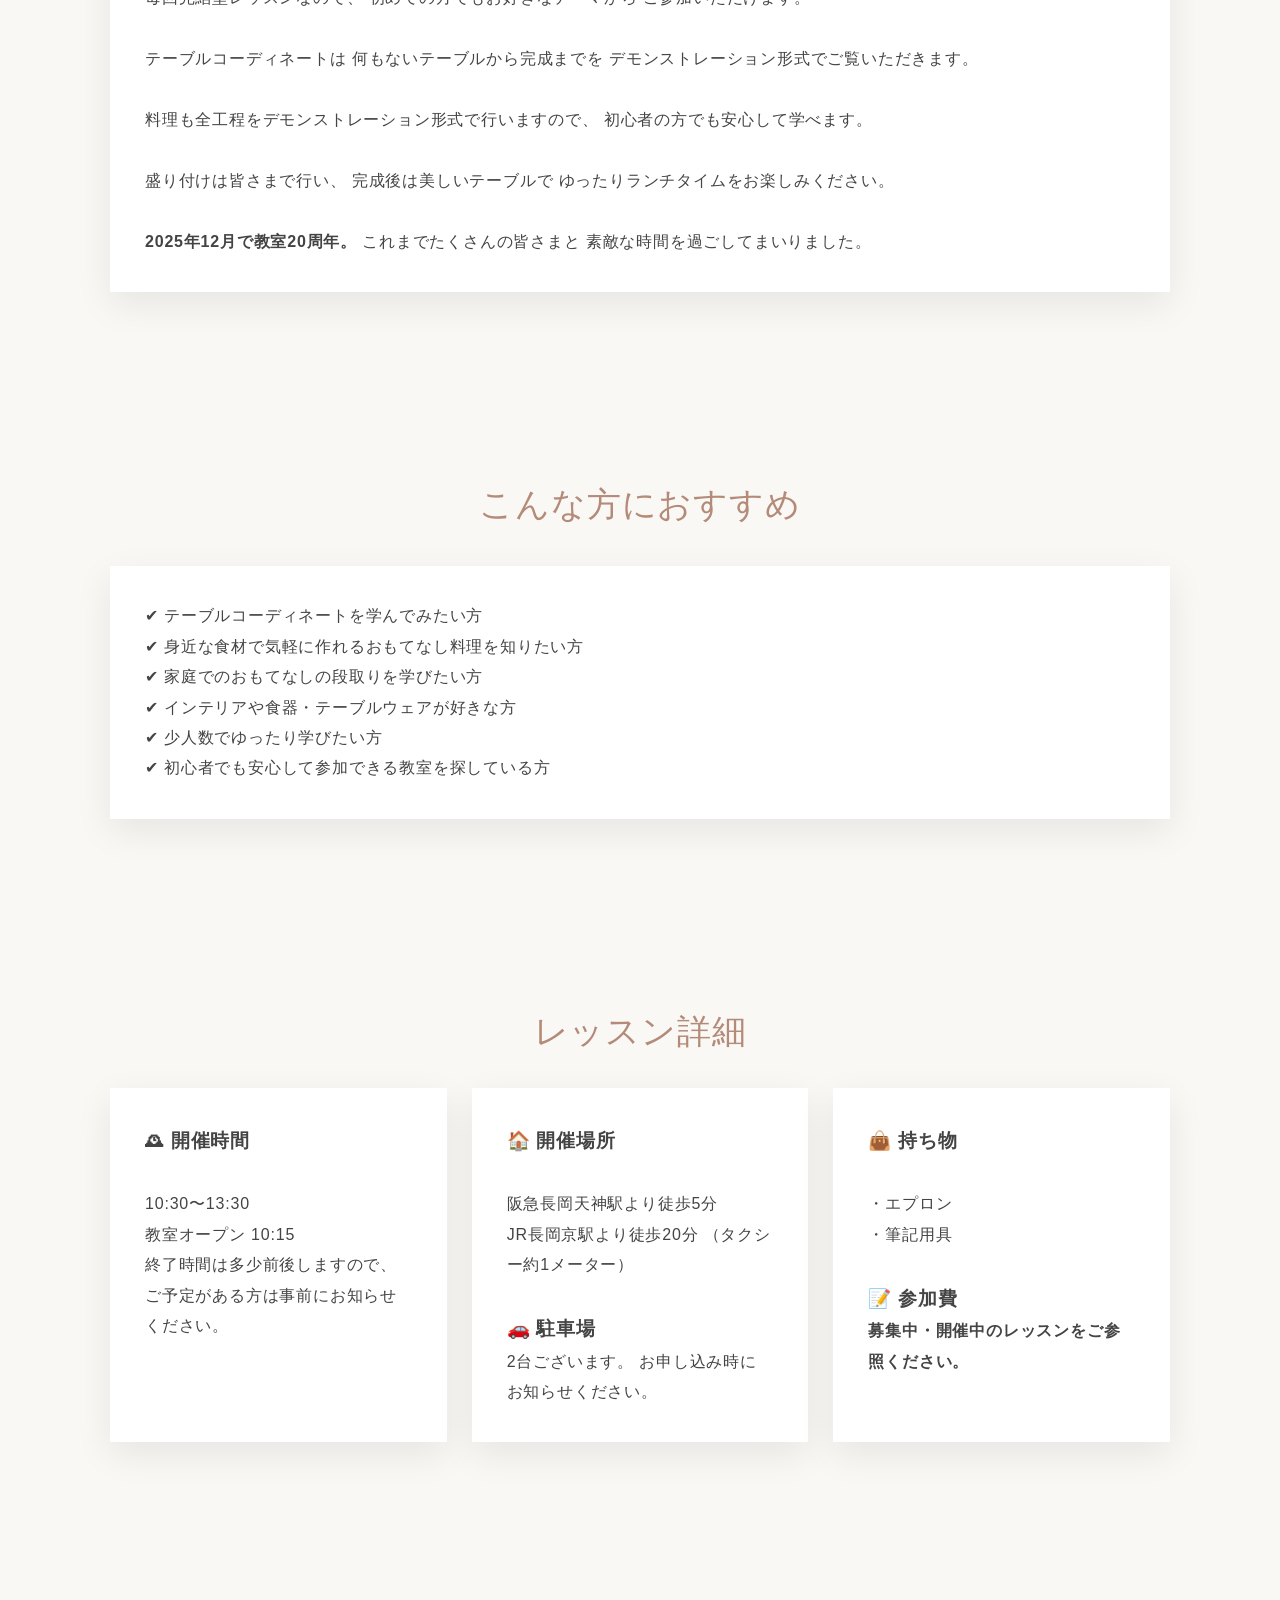
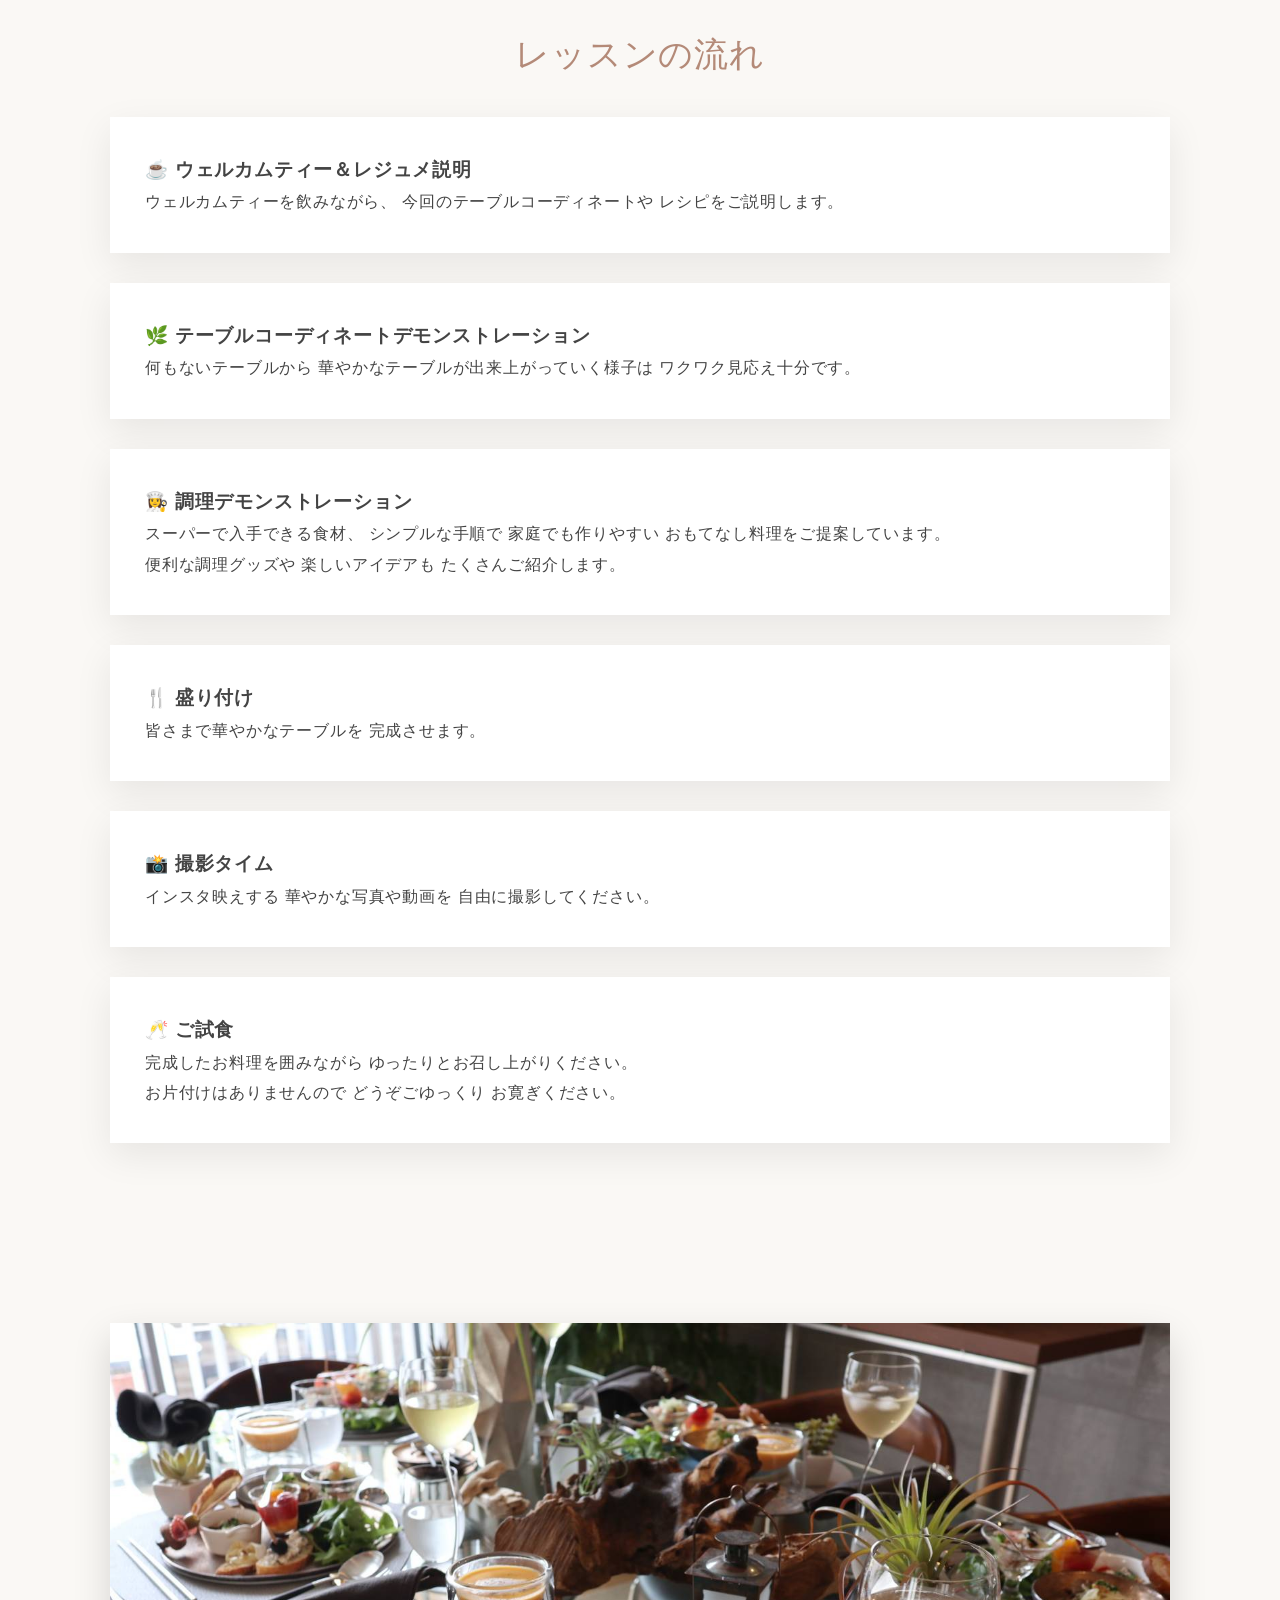
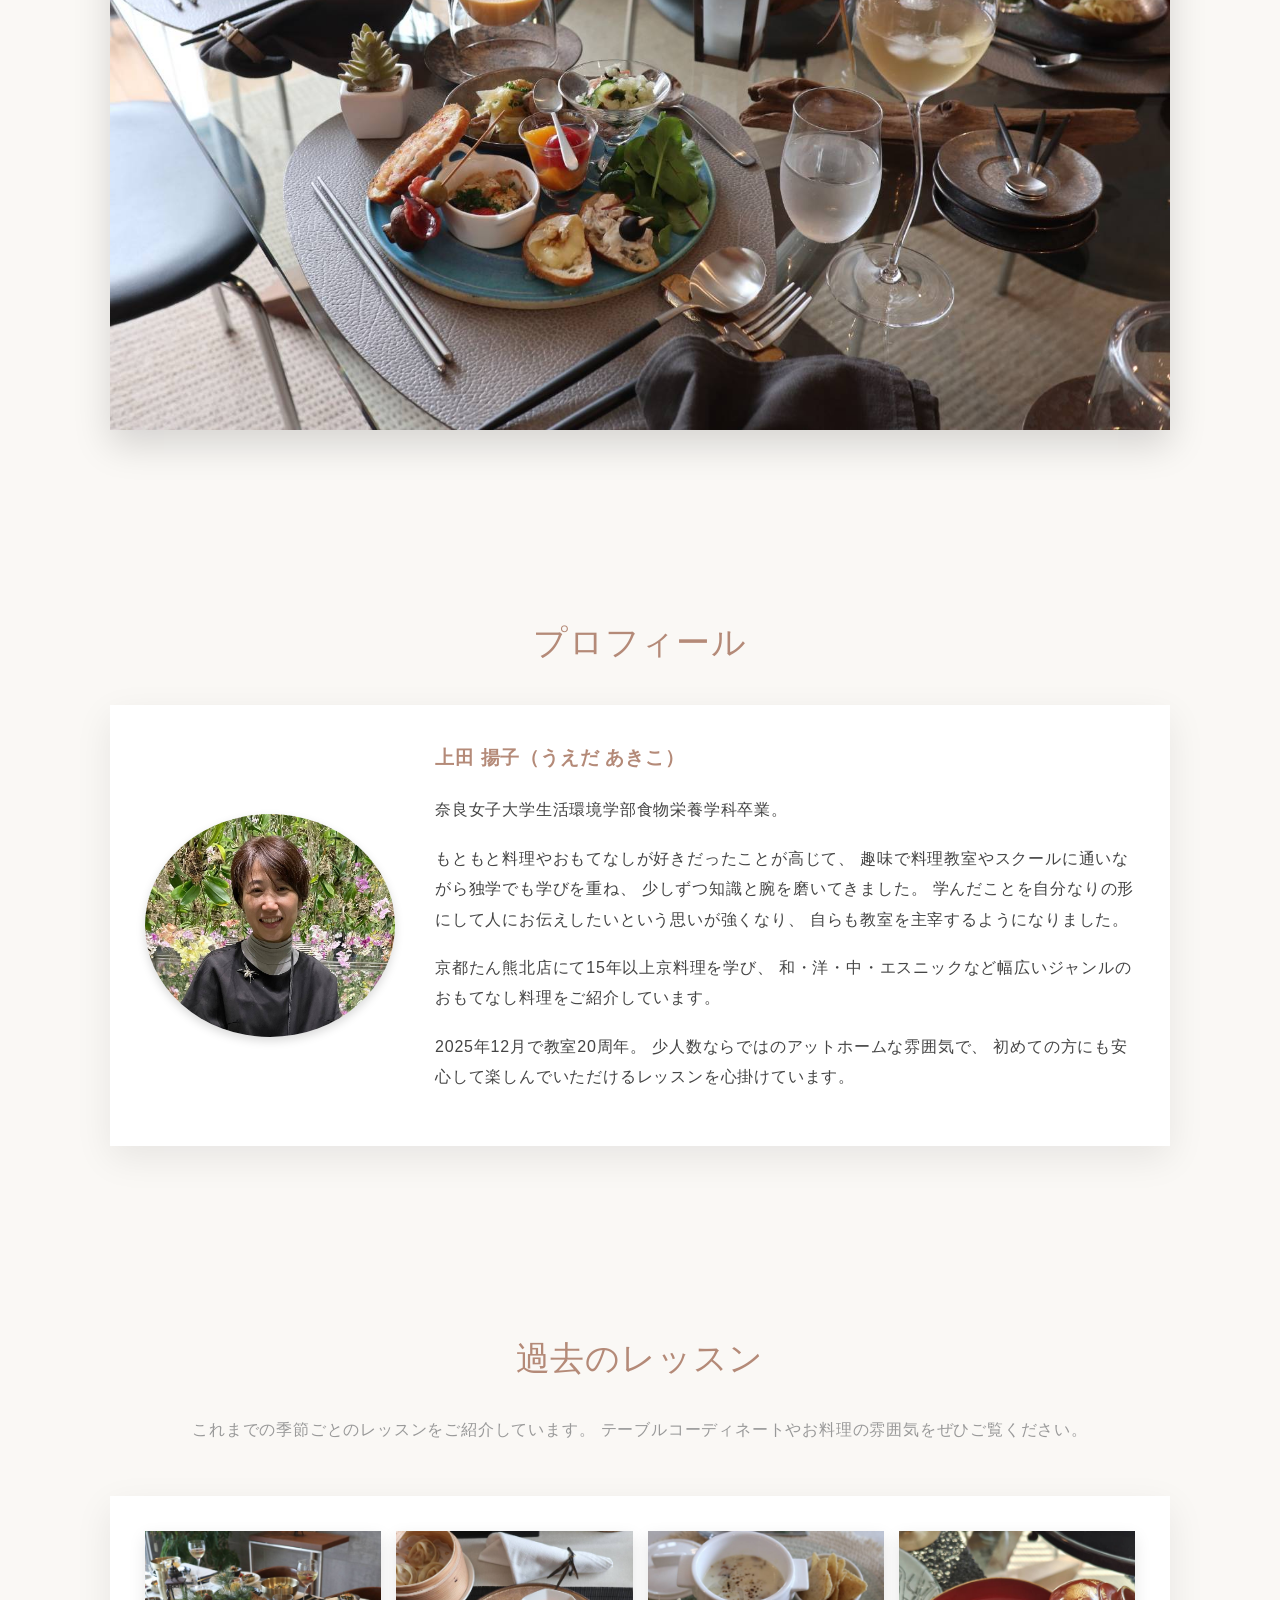
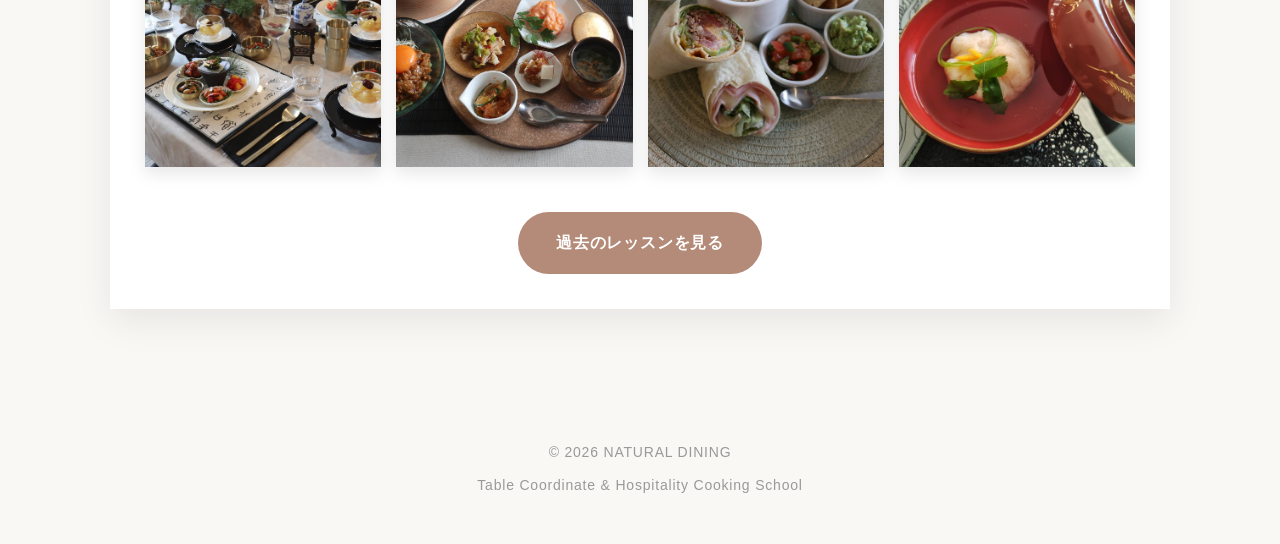
==== commit d430c036: "公判日程" ====
--- a/index.html
+++ b/index.html
@@ -150,25 +150,31 @@
 
 <br>
 
-<h4 class="jubako-title">前半日程</h4>
-
-<p>
-
-<strong>10月</strong><br>
-11, 12, 14, 15, 16, 18, 19, 21, 22, 24, 27, 28, 30, 31
-
-</p>
+<p>
+
+<strong>前半日程は満席になりました。</strong>
+
+</p>
+
+<h4 class="jubako-title">後半日程</h4>
 
 <p>
 
 <strong>11月</strong><br>
-2, 3, 5, 6, 8, 9, 11, 12, 16, 18, 19, 20
+25, 26, 28, 29
+
+</p>
+
+<p>
+
+<strong>12月</strong><br>
+1, 2, 4, 5, 7, 8, 10, 11, 13, 14, 16, 17, 19, 20, 21, 23, 24, 25
 
 </p>
 
 <p class="lesson-note">
 
-調整のため、お申し込みは9月21日に一旦締め切ります。<br>
+調整のため、お申し込みは10月24日に一旦締め切ります。<br>
 （定員に達した場合は締切前でも募集終了となります）
 
 </p>
@@ -180,12 +186,6 @@
 ご希望の場合は、①お名前　②参加人数　③希望日（できるだけ複数）
 ④駐車場の要否　をお知らせください。<br>
 駐車場要とのご記載がない場合、後日確保できないことがございます。
-
-</p>
-
-<p class="lesson-note">
-
-後半期間は11月21日〜12月25日で、10月初旬に募集予定です。
 
 </p>
 
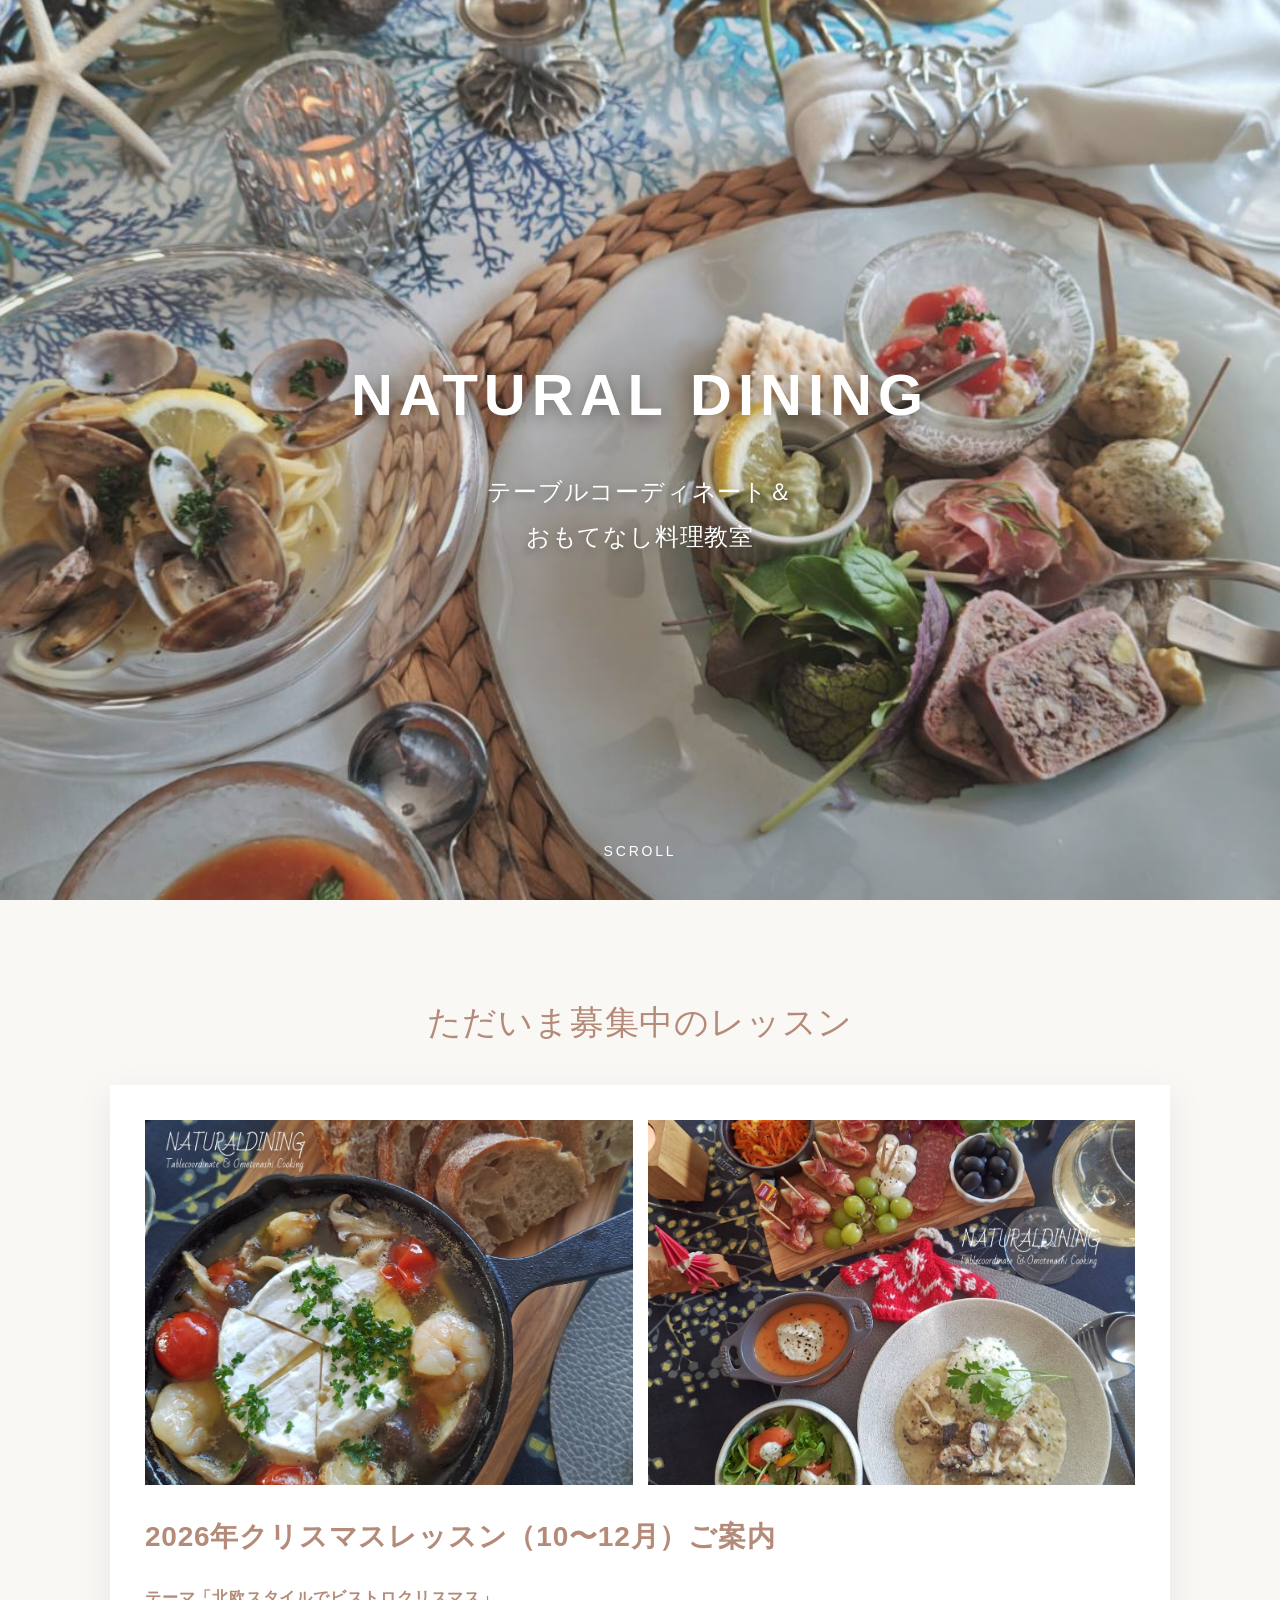
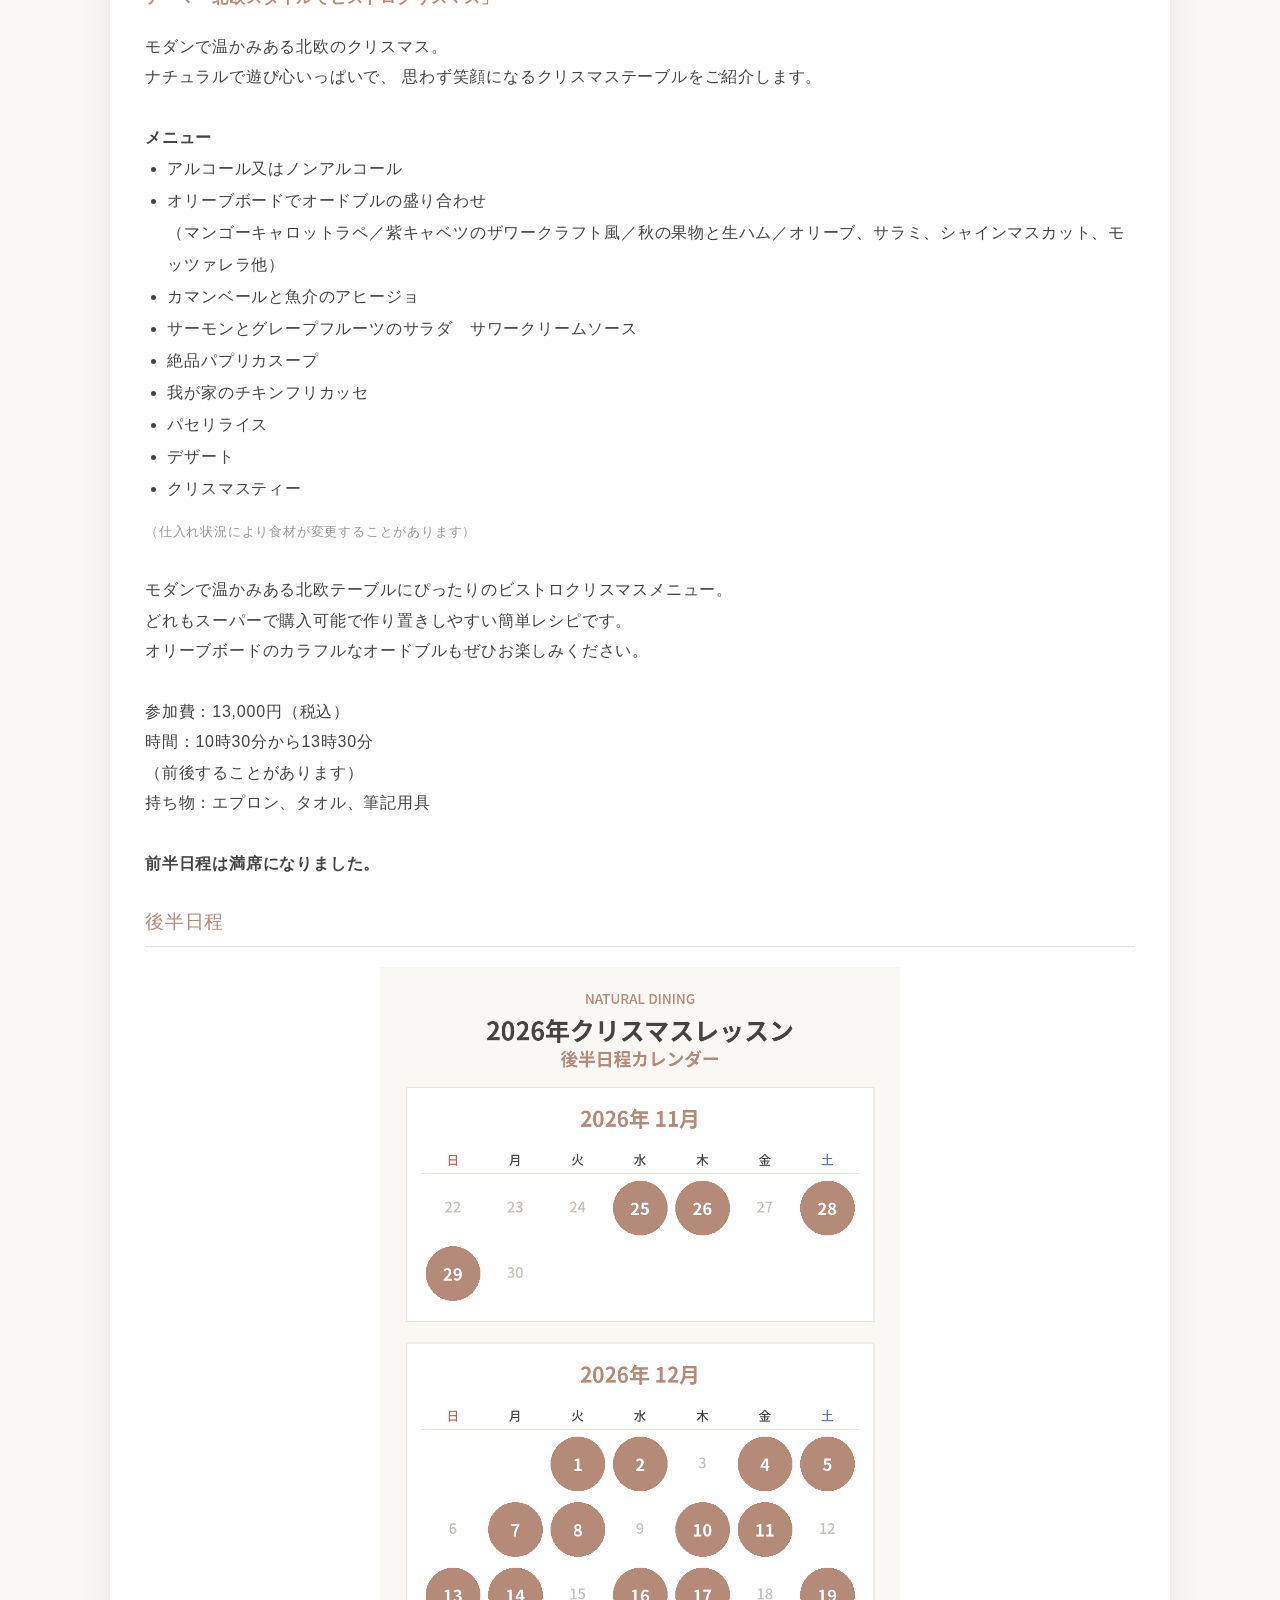
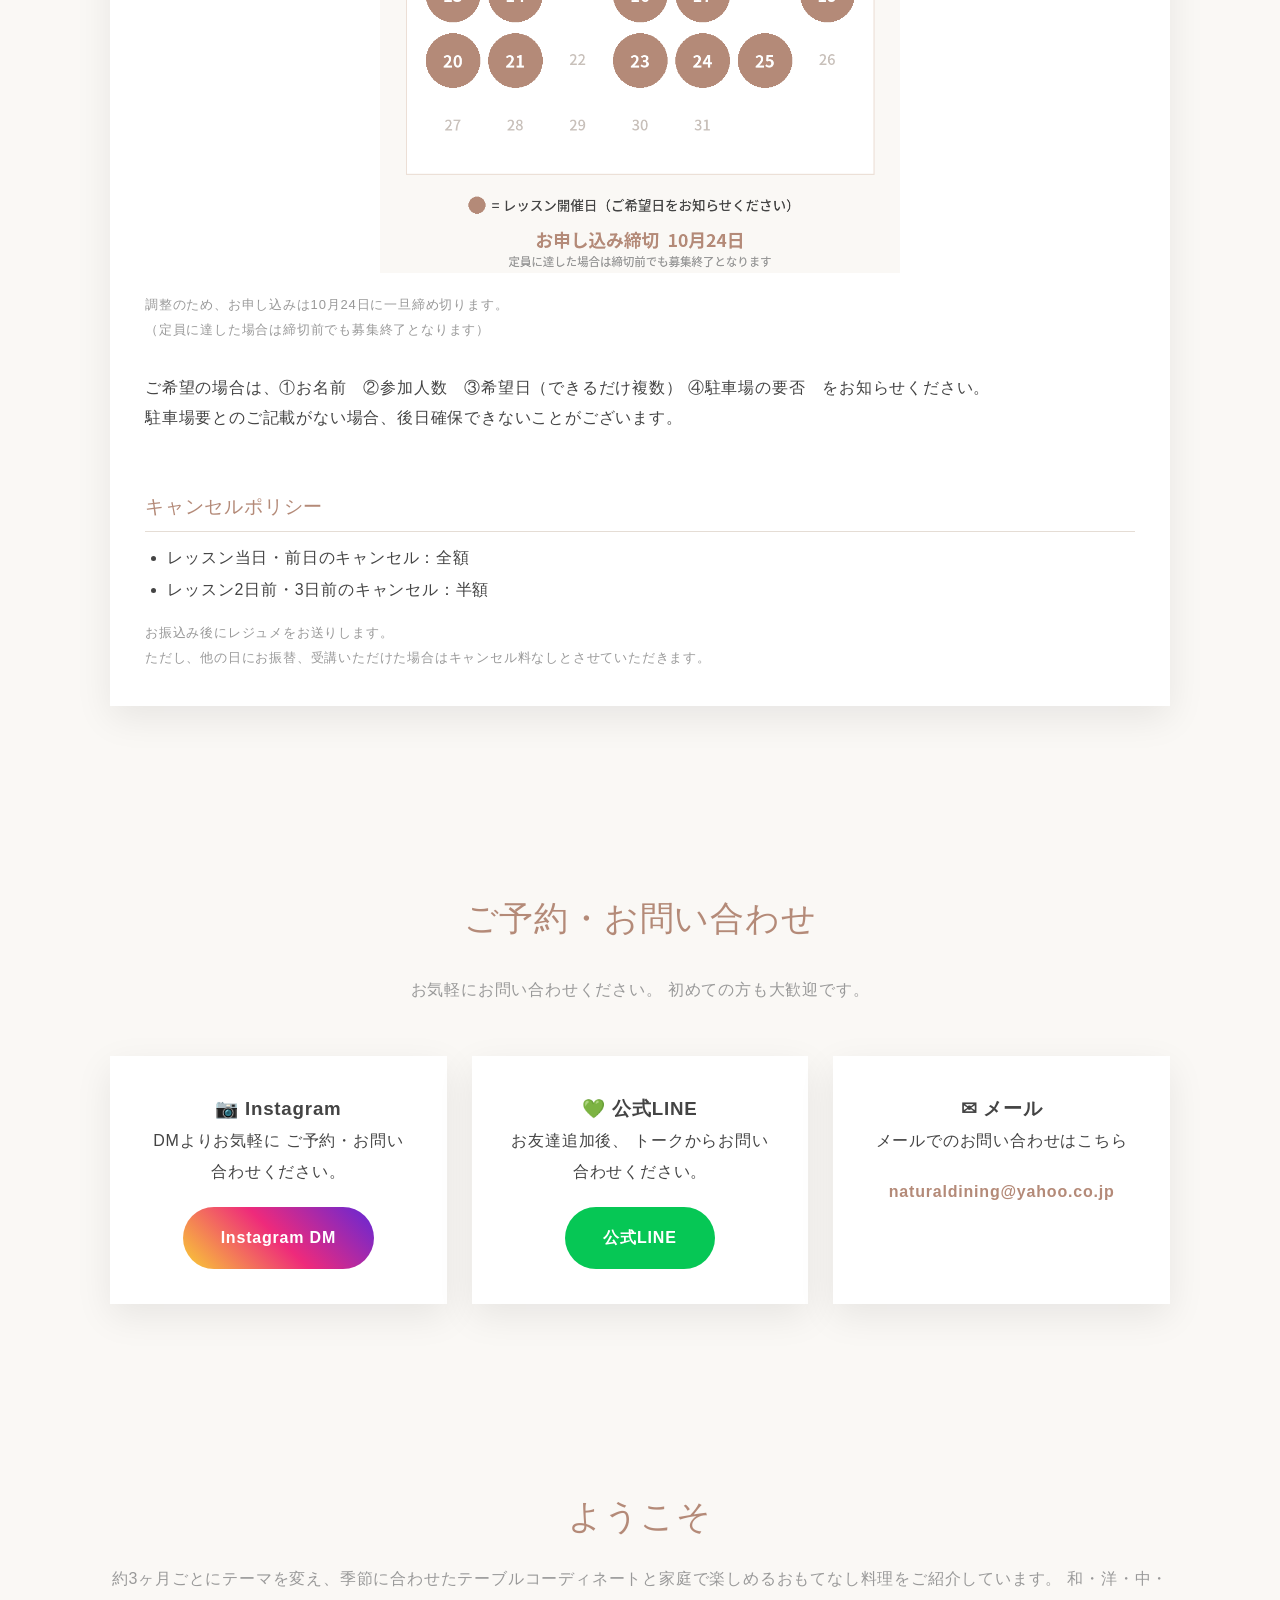
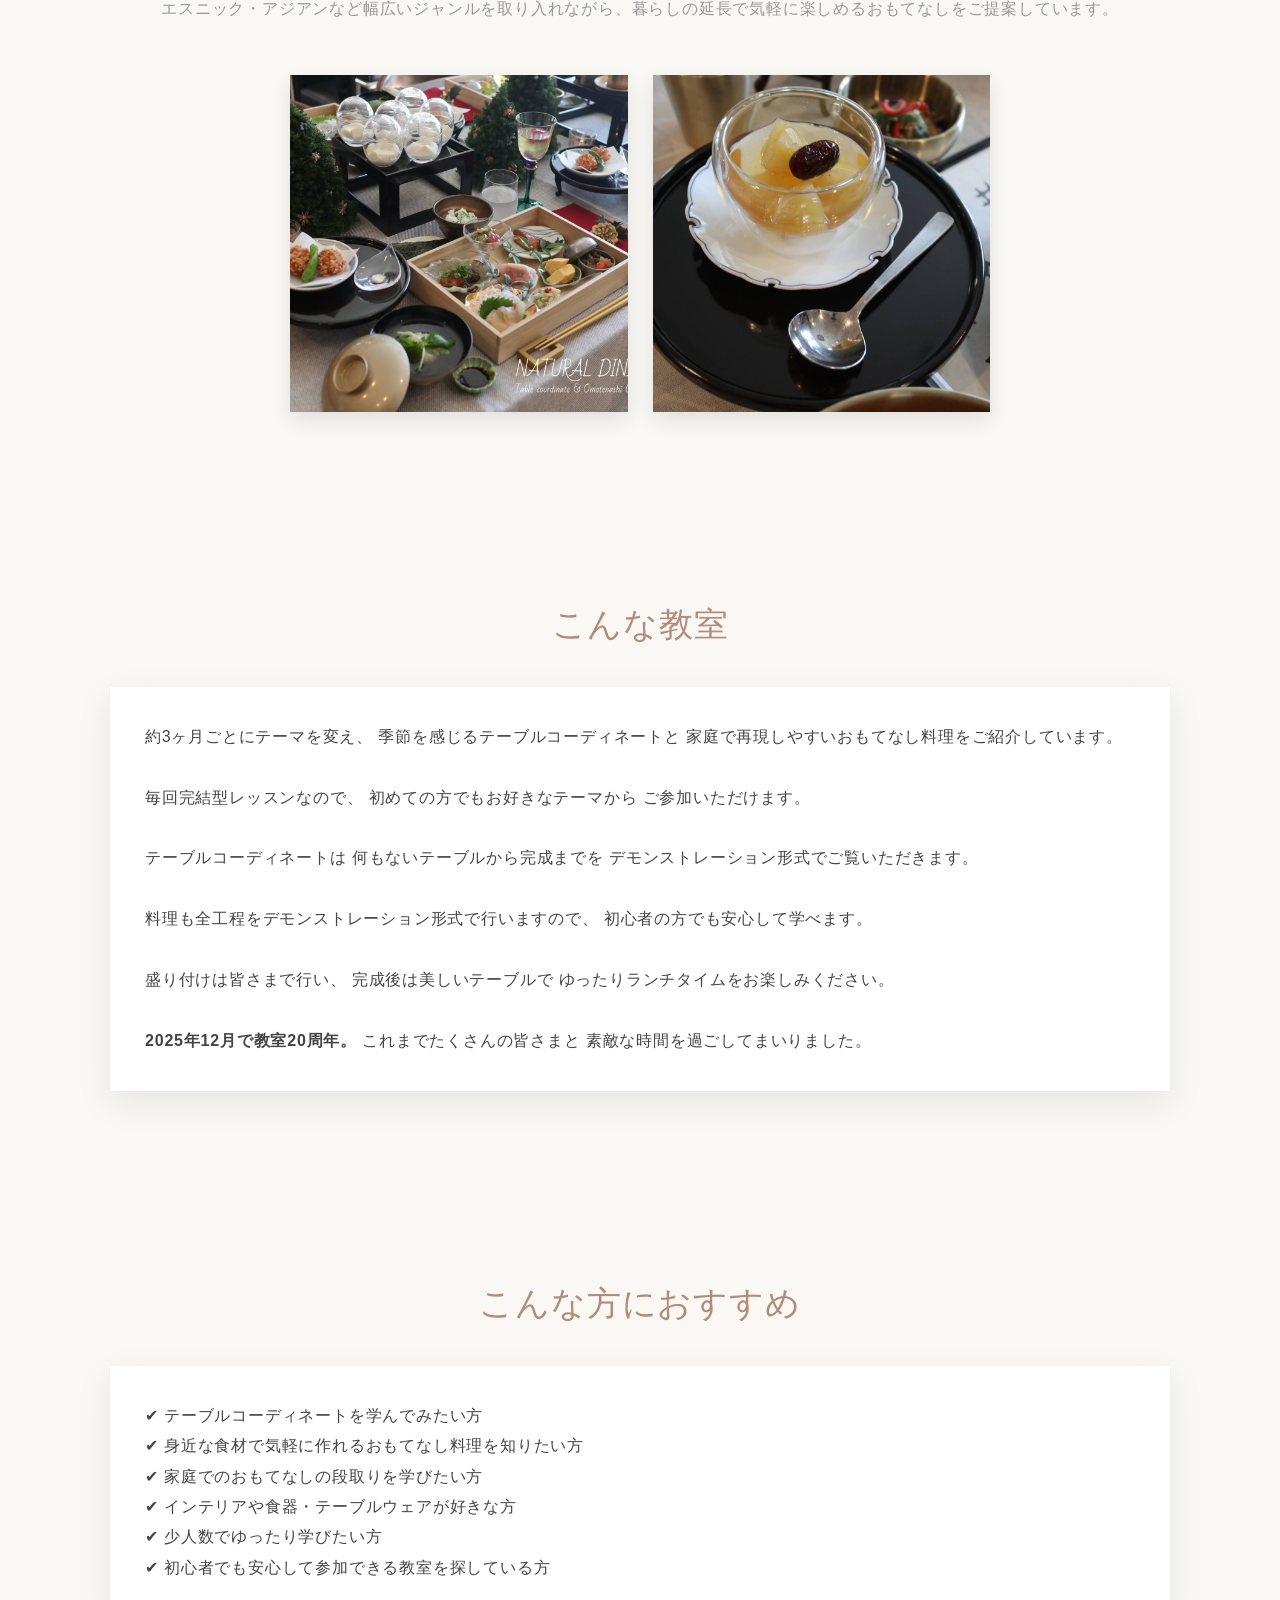
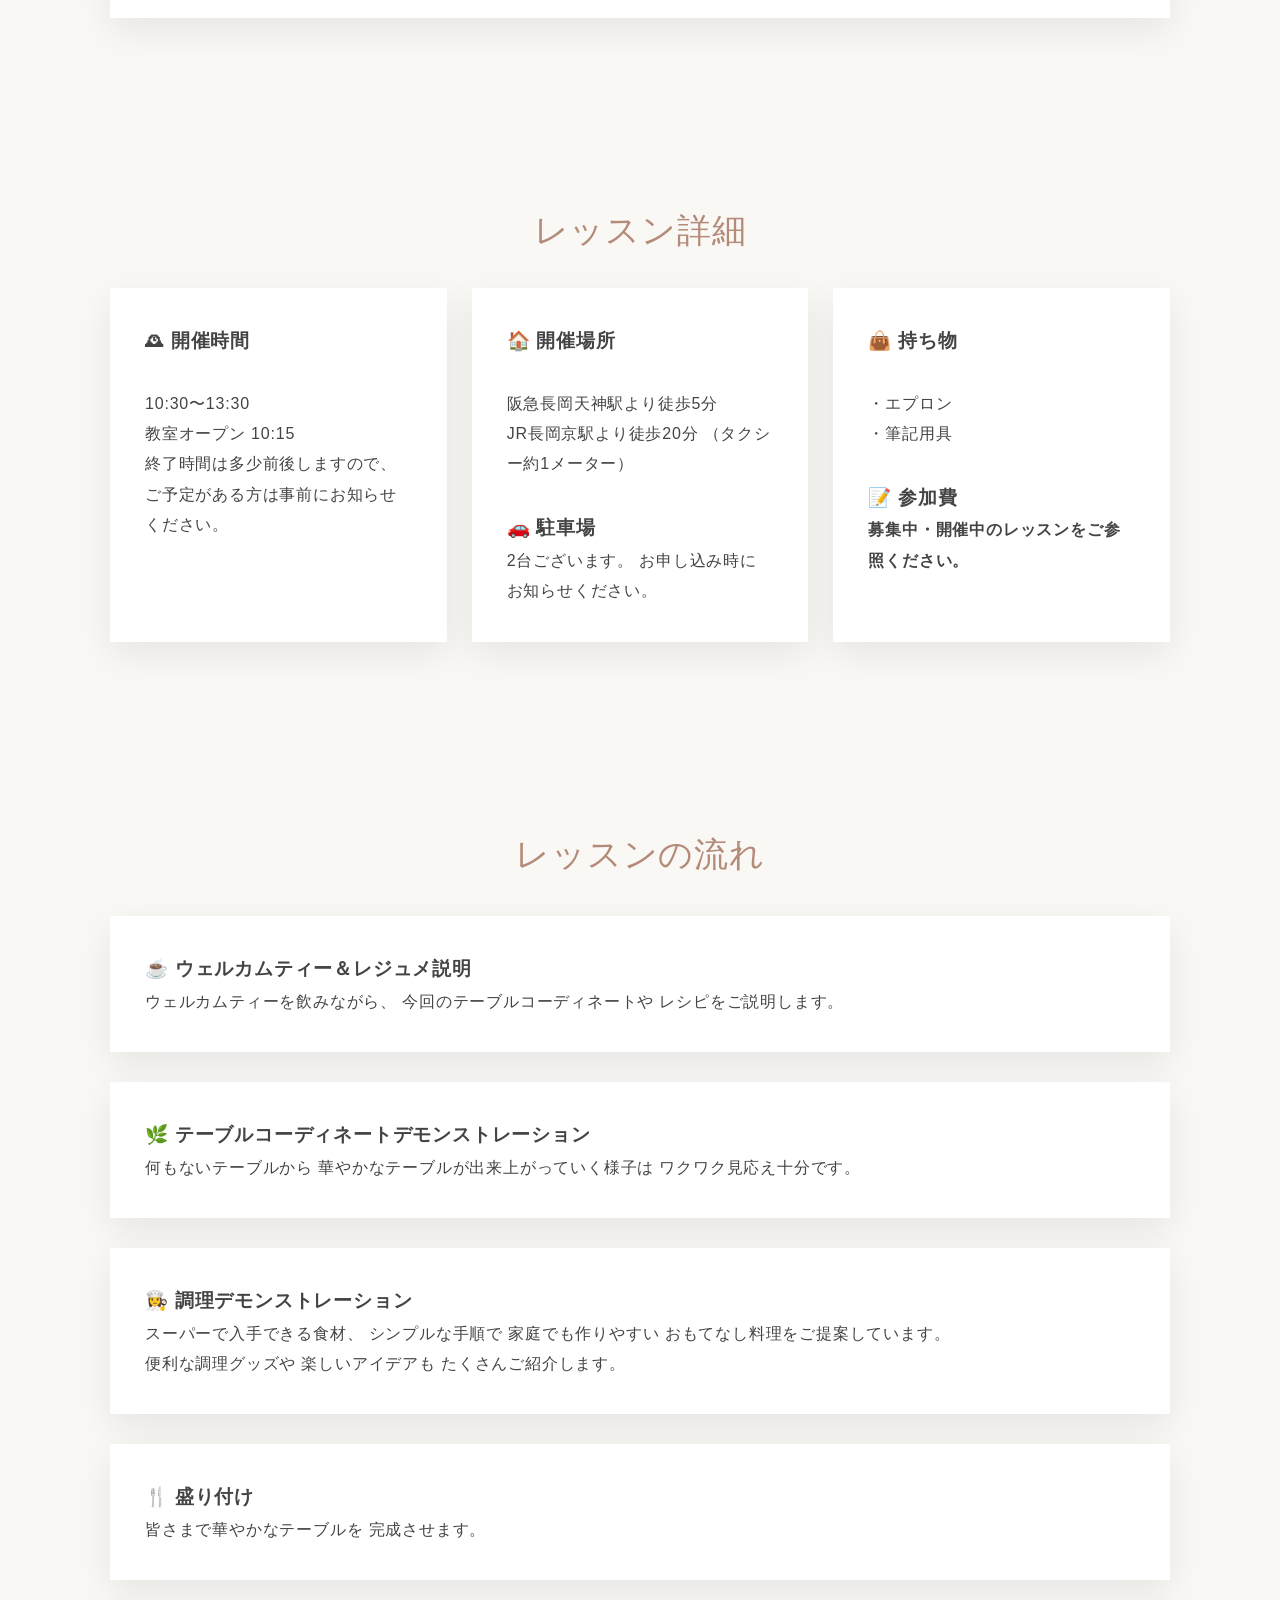
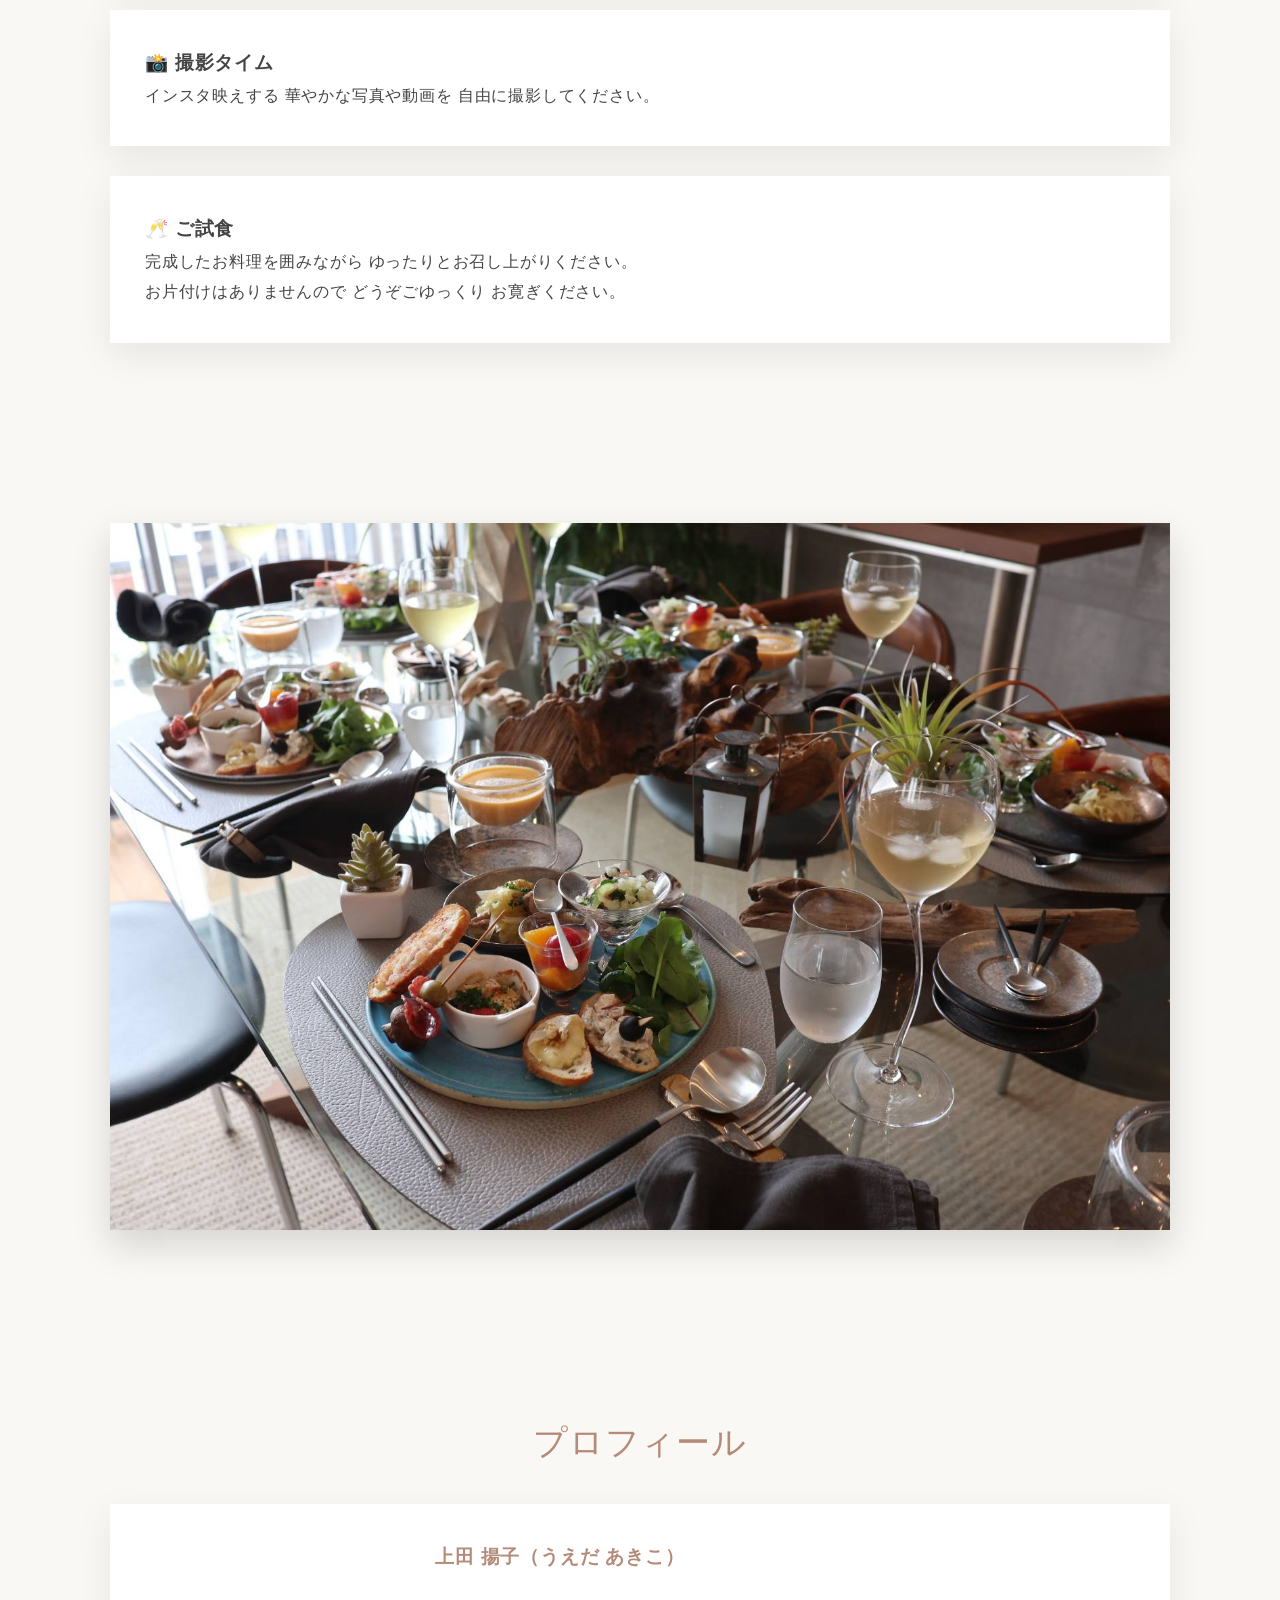
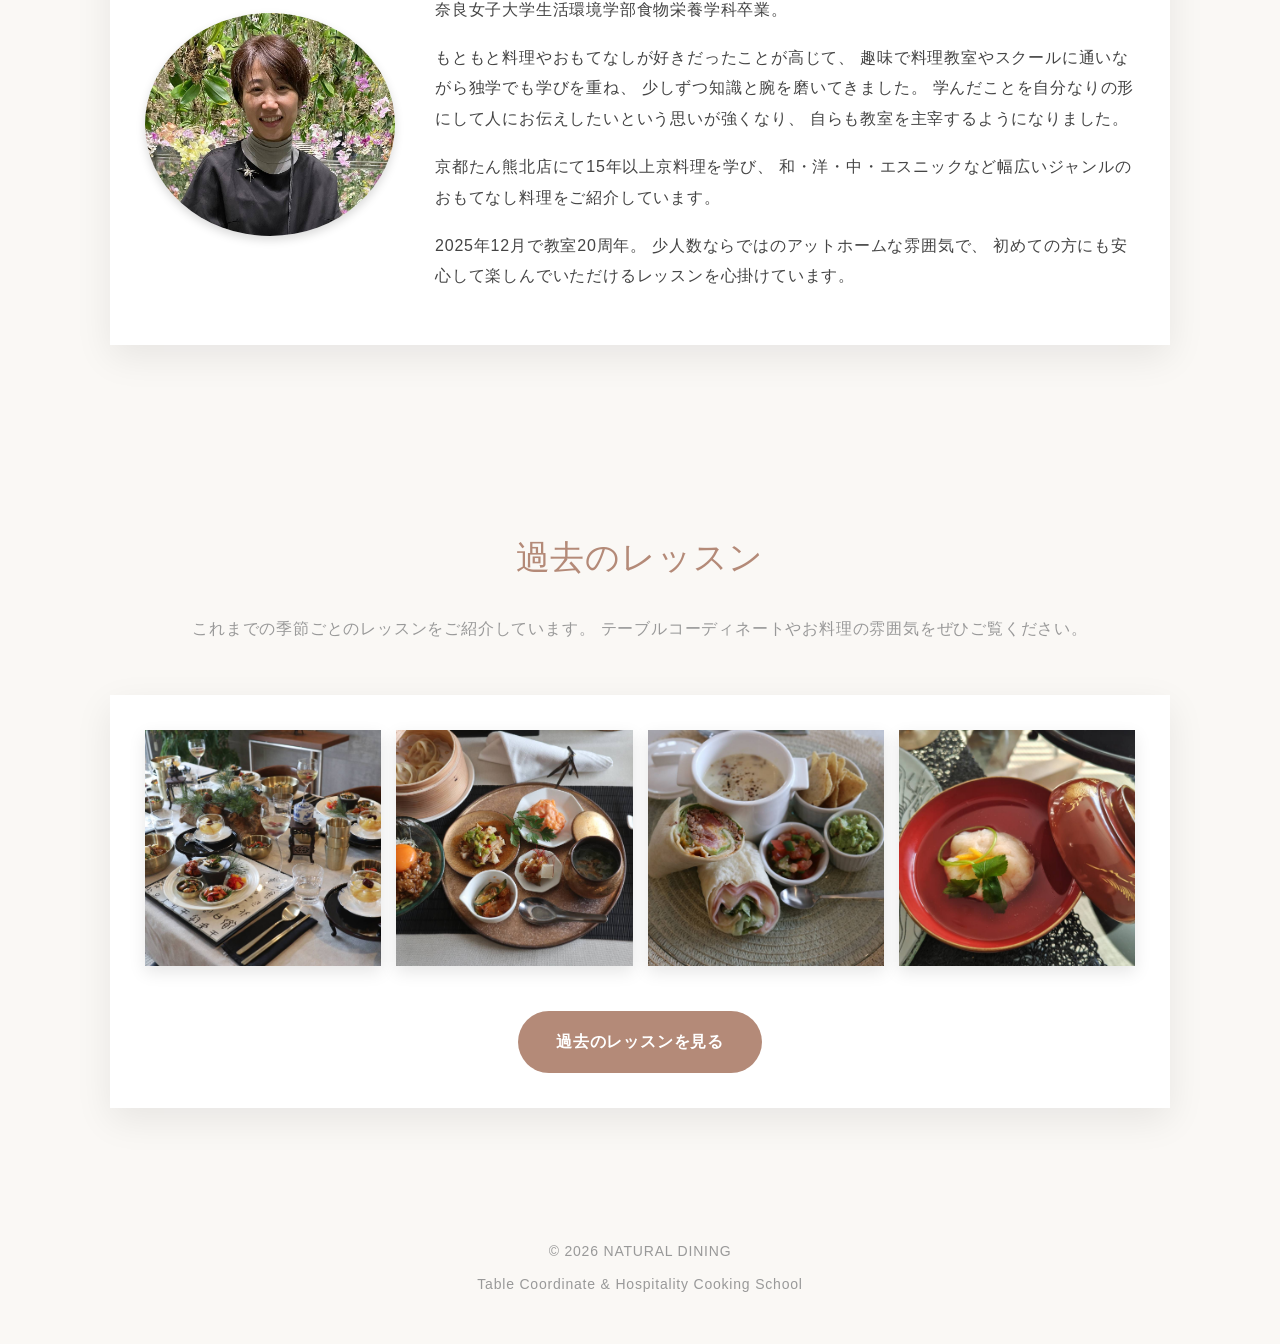
==== commit 24e4a0dc: "ｄ" ====
--- a/index.html
+++ b/index.html
@@ -158,19 +158,11 @@
 
 <h4 class="jubako-title">後半日程</h4>
 
-<p>
-
-<strong>11月</strong><br>
-25, 26, 28, 29
-
-</p>
-
-<p>
-
-<strong>12月</strong><br>
-1, 2, 4, 5, 7, 8, 10, 11, 13, 14, 16, 17, 19, 20, 21, 23, 24, 25
-
-</p>
+<div class="schedule-calendar">
+
+<img src="images/christmas_second_half_calendar.png" alt="2026年クリスマスレッスン 後半日程カレンダー（11月25・26・28・29日、12月1・2・4・5・7・8・10・11・13・14・16・17・19・20・21・23・24・25日）">
+
+</div>
 
 <p class="lesson-note">
 
--- a/style.css
+++ b/style.css
@@ -300,6 +300,16 @@
   margin-top: 15px;
 }
 
+.schedule-calendar {
+  margin: 20px auto;
+  max-width: 520px;
+}
+
+.schedule-calendar img {
+  width: 100%;
+  height: auto;
+}
+
 .lesson-list {
   line-height: 2;
   padding-left: 1.4em;
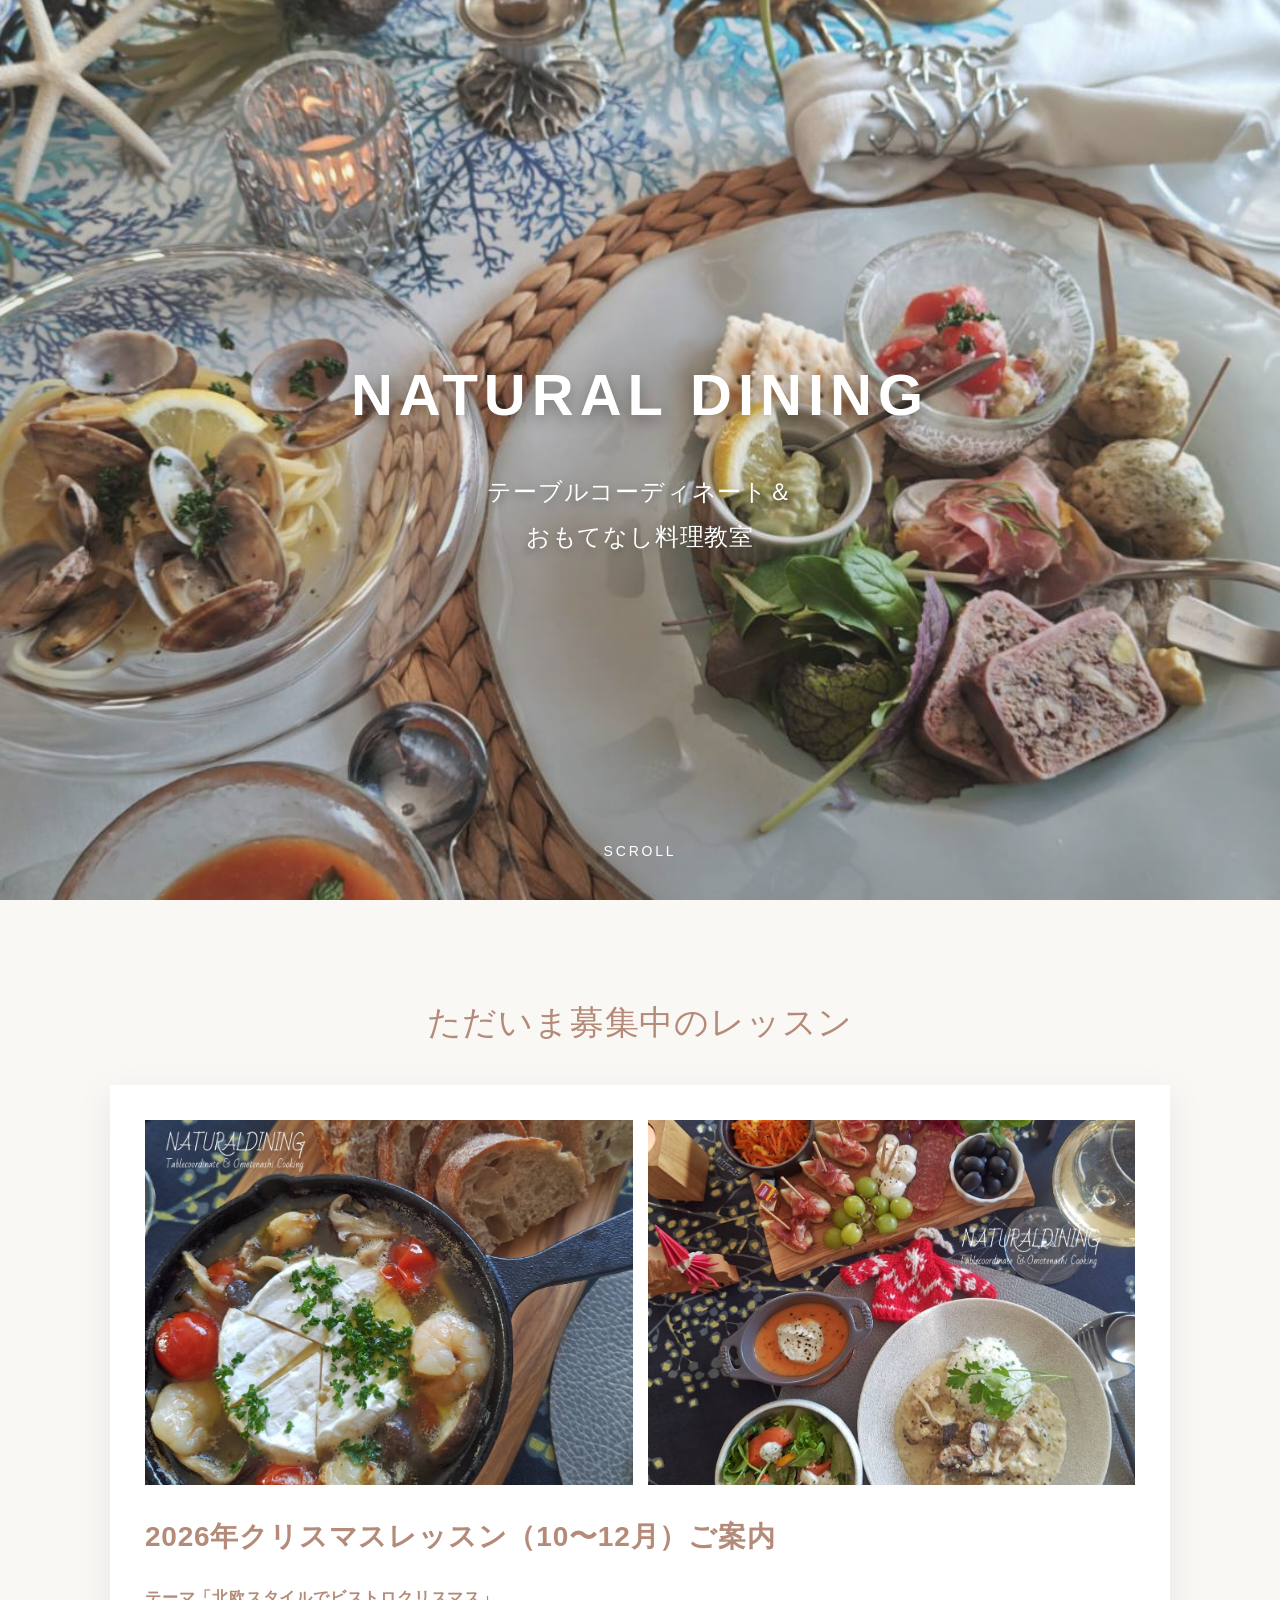
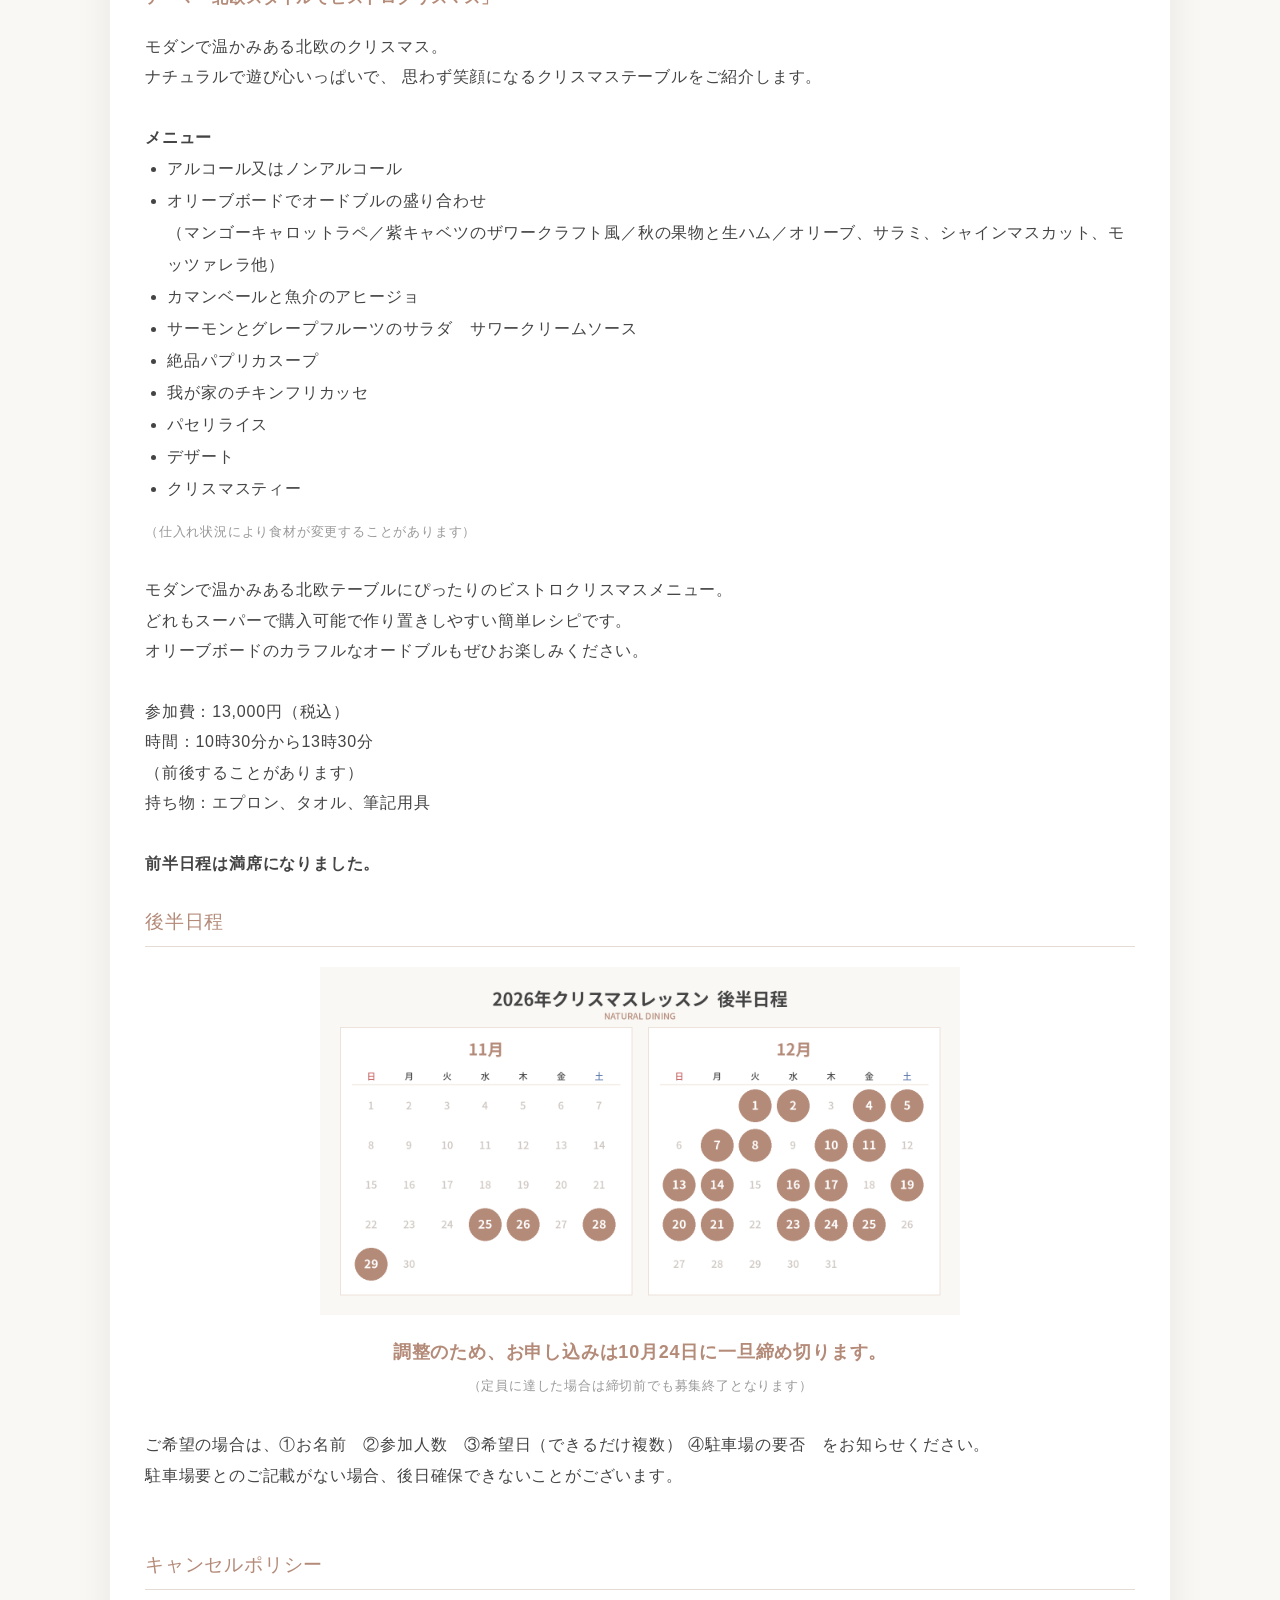
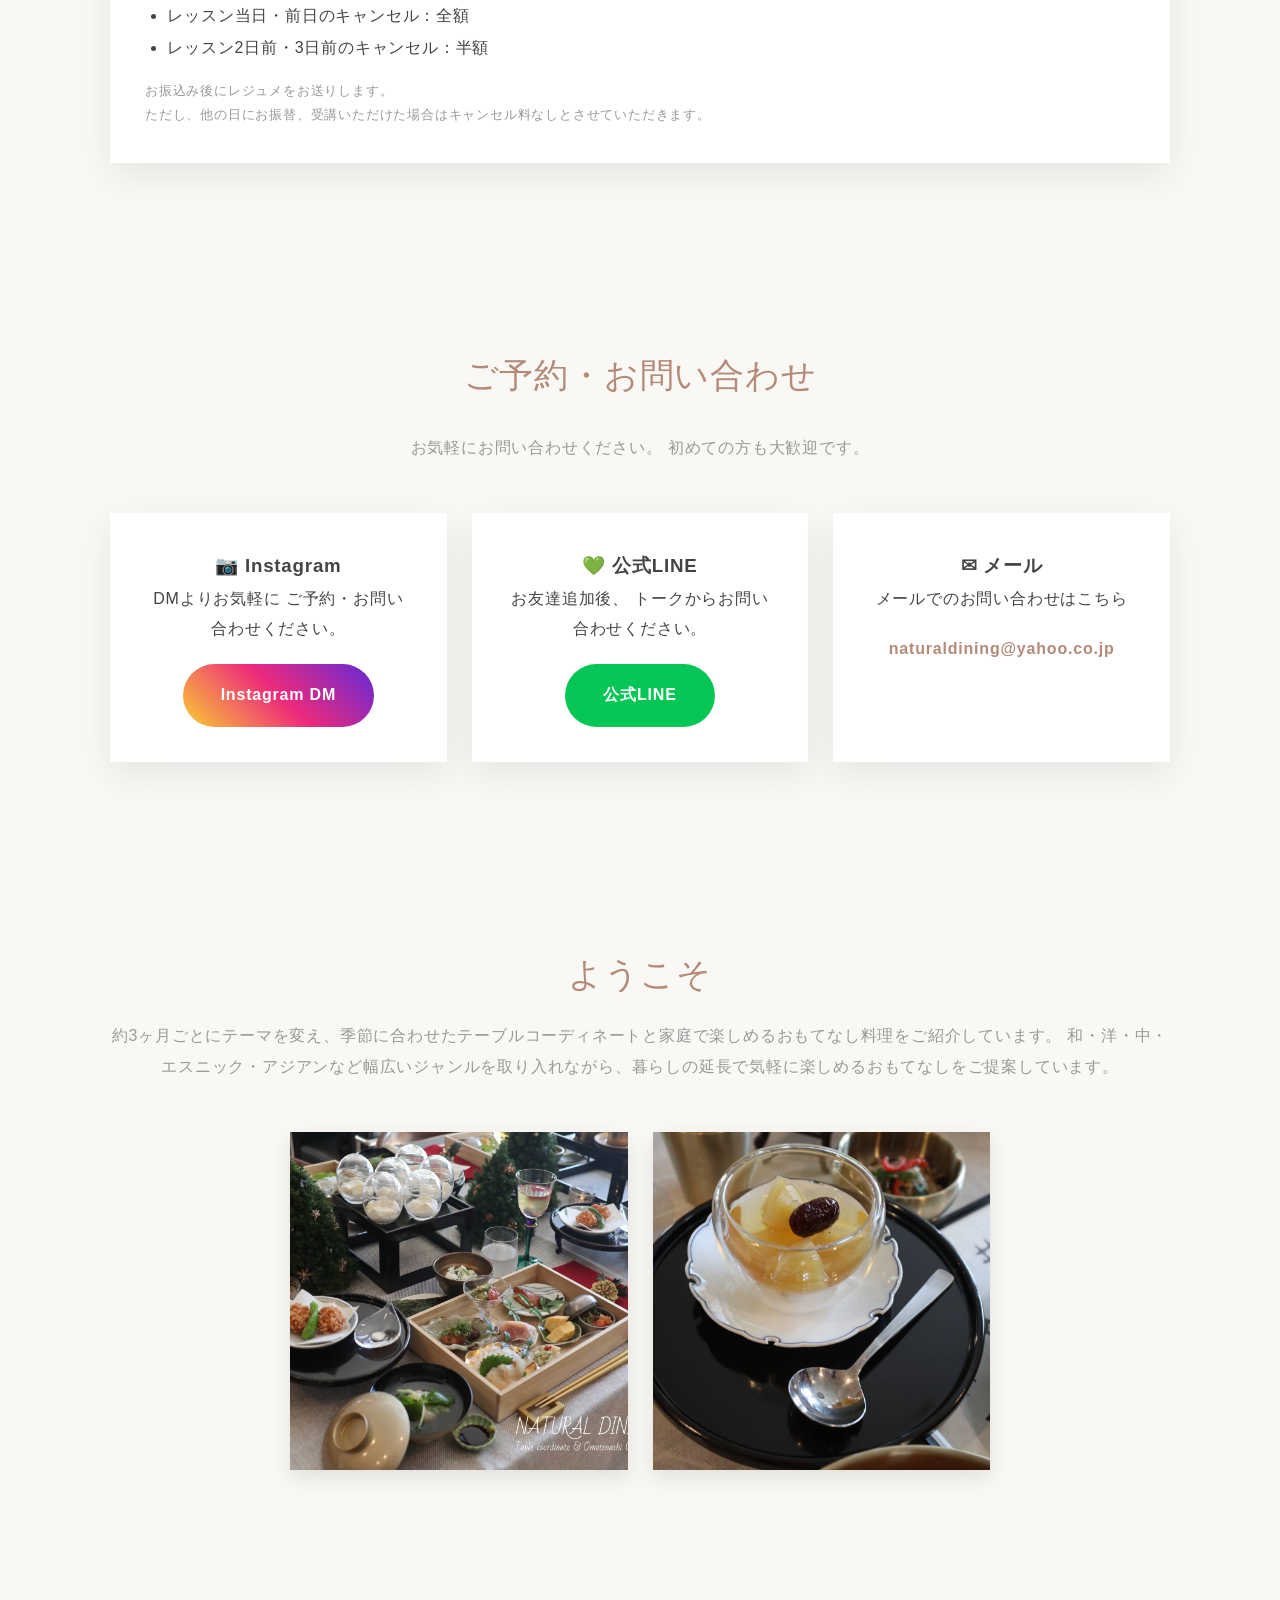
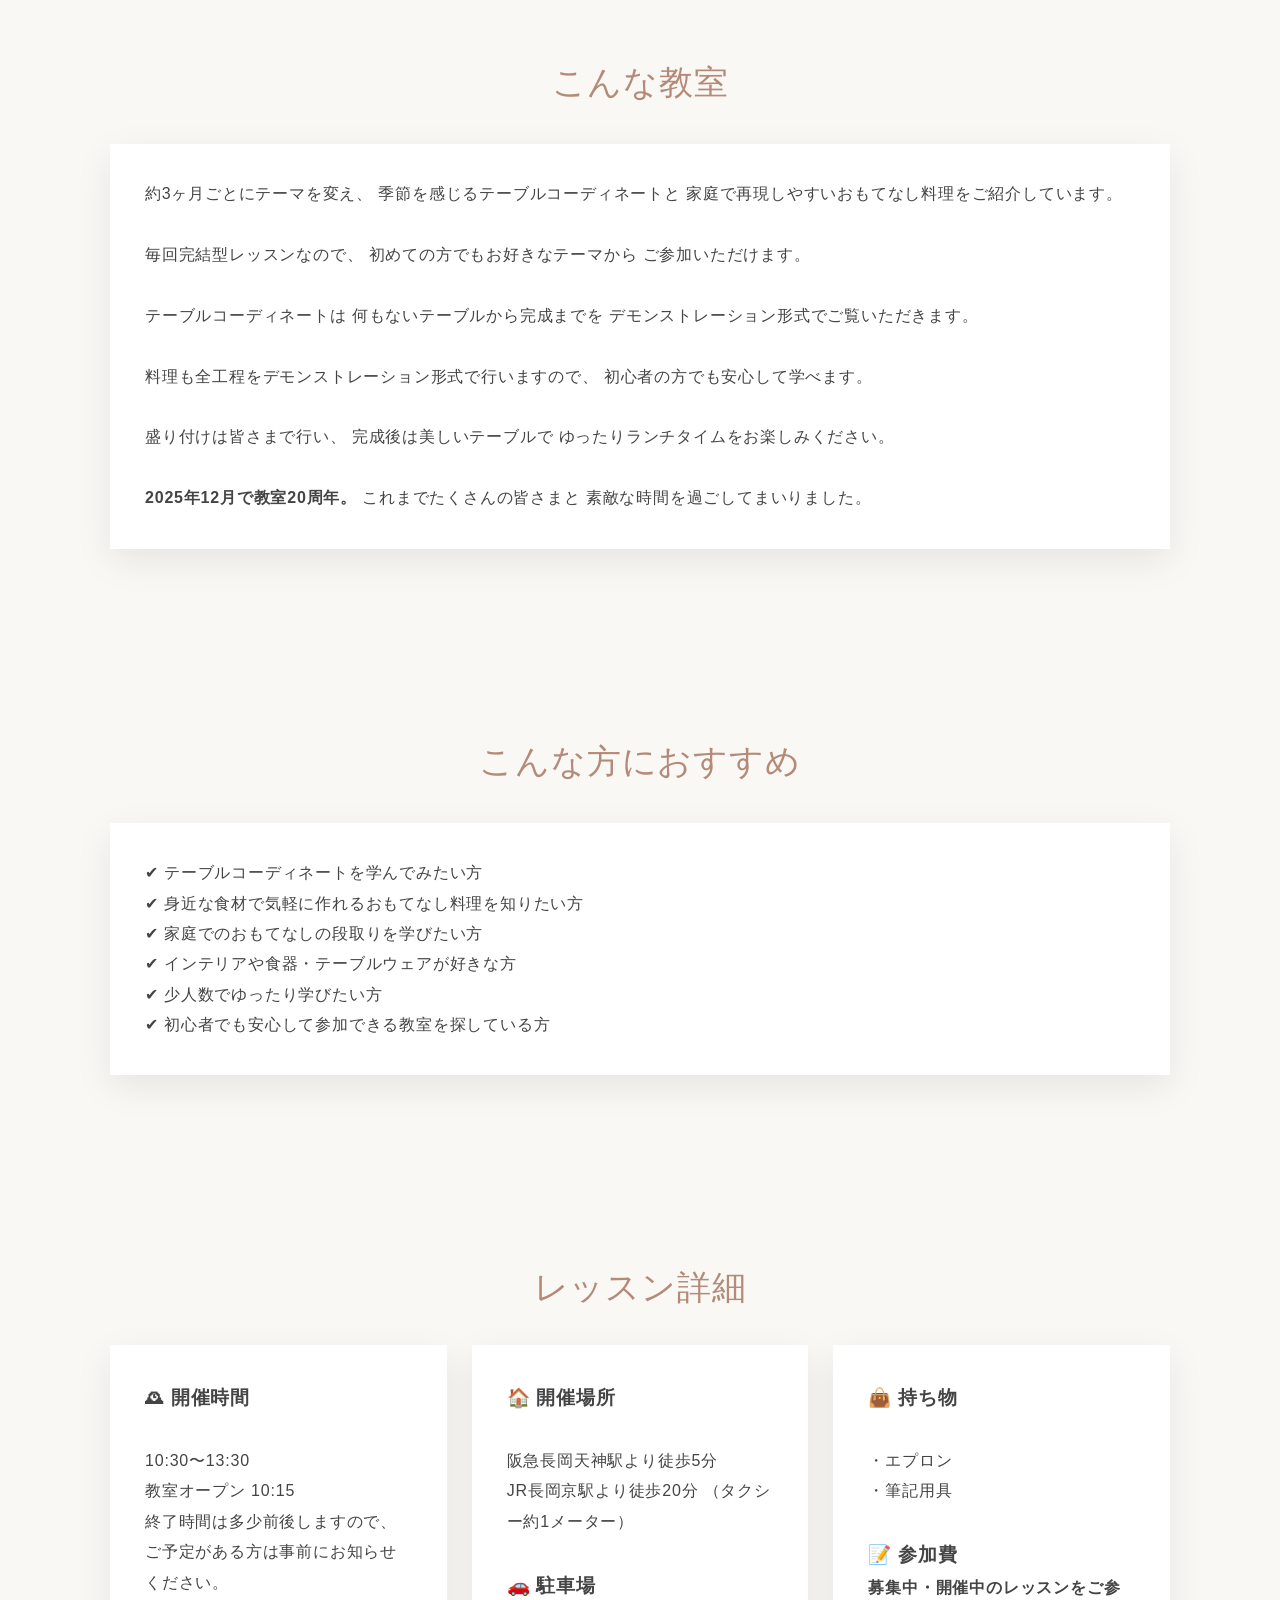
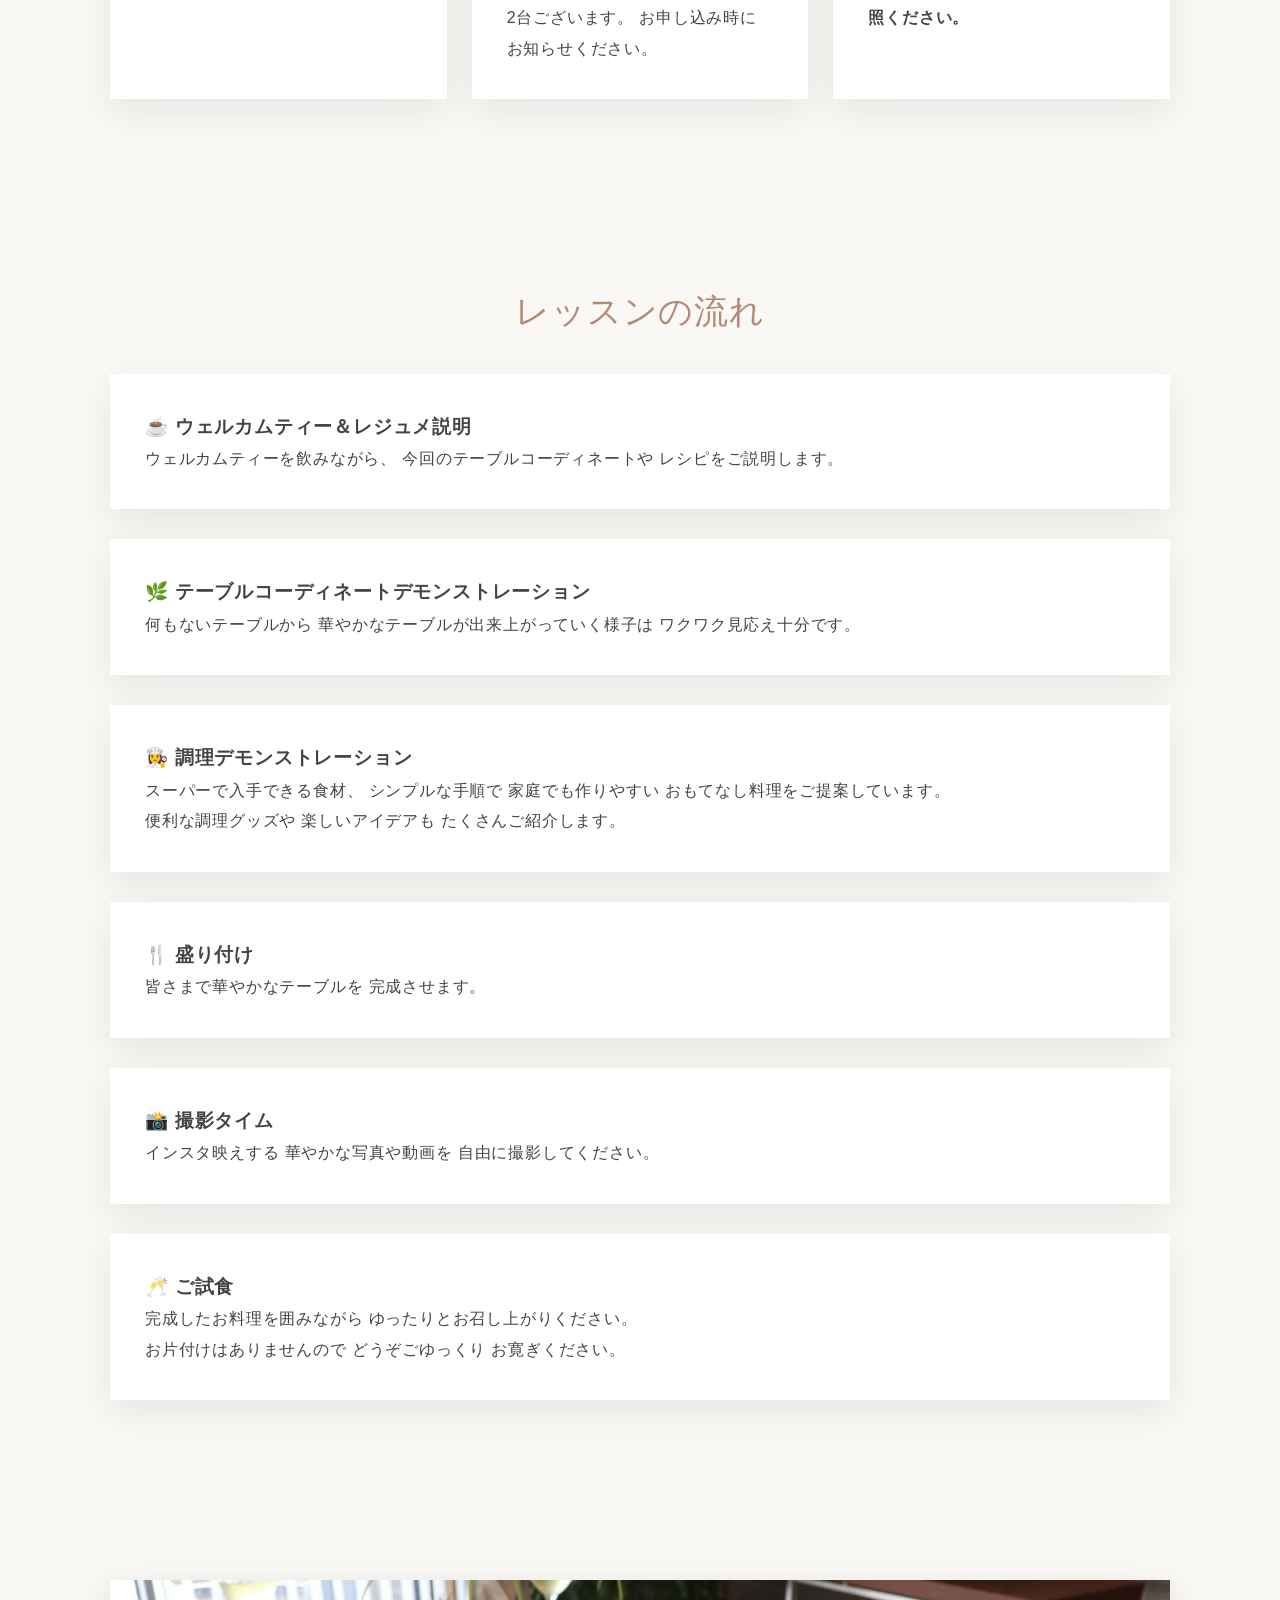
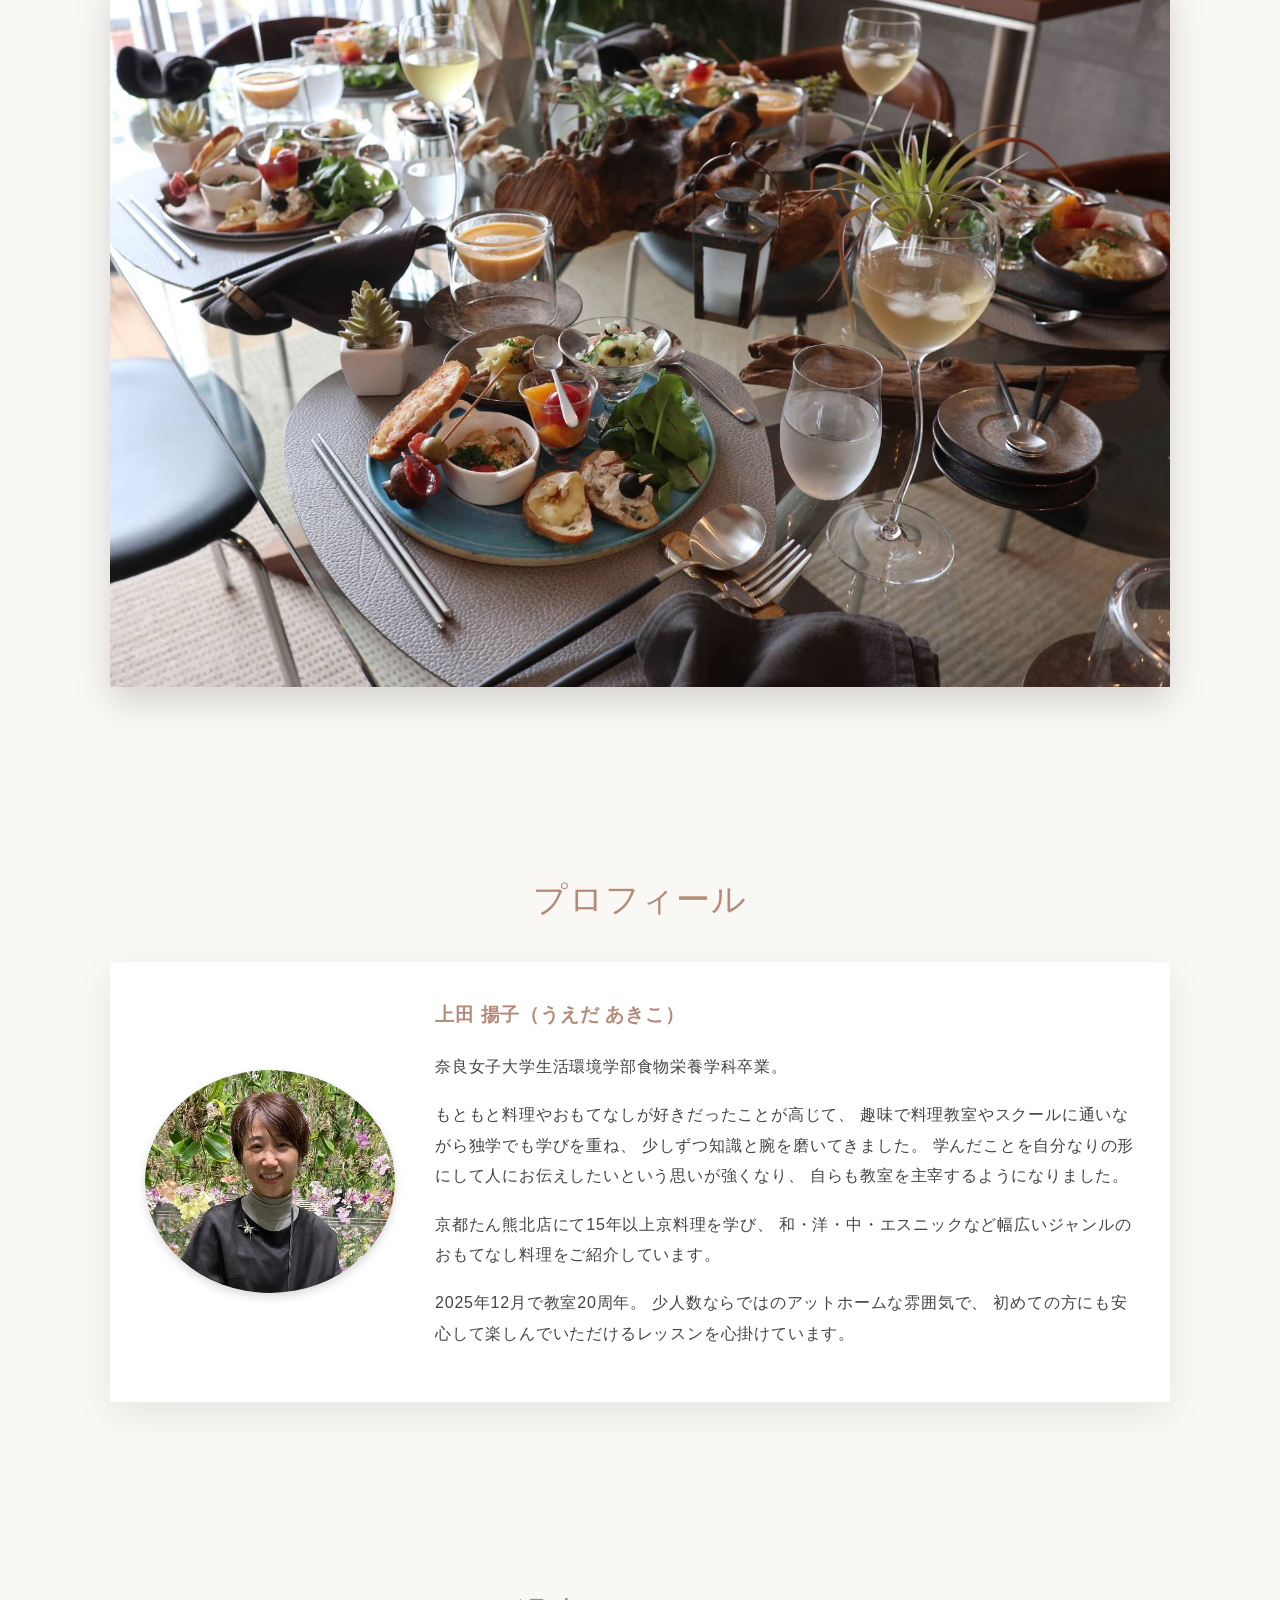
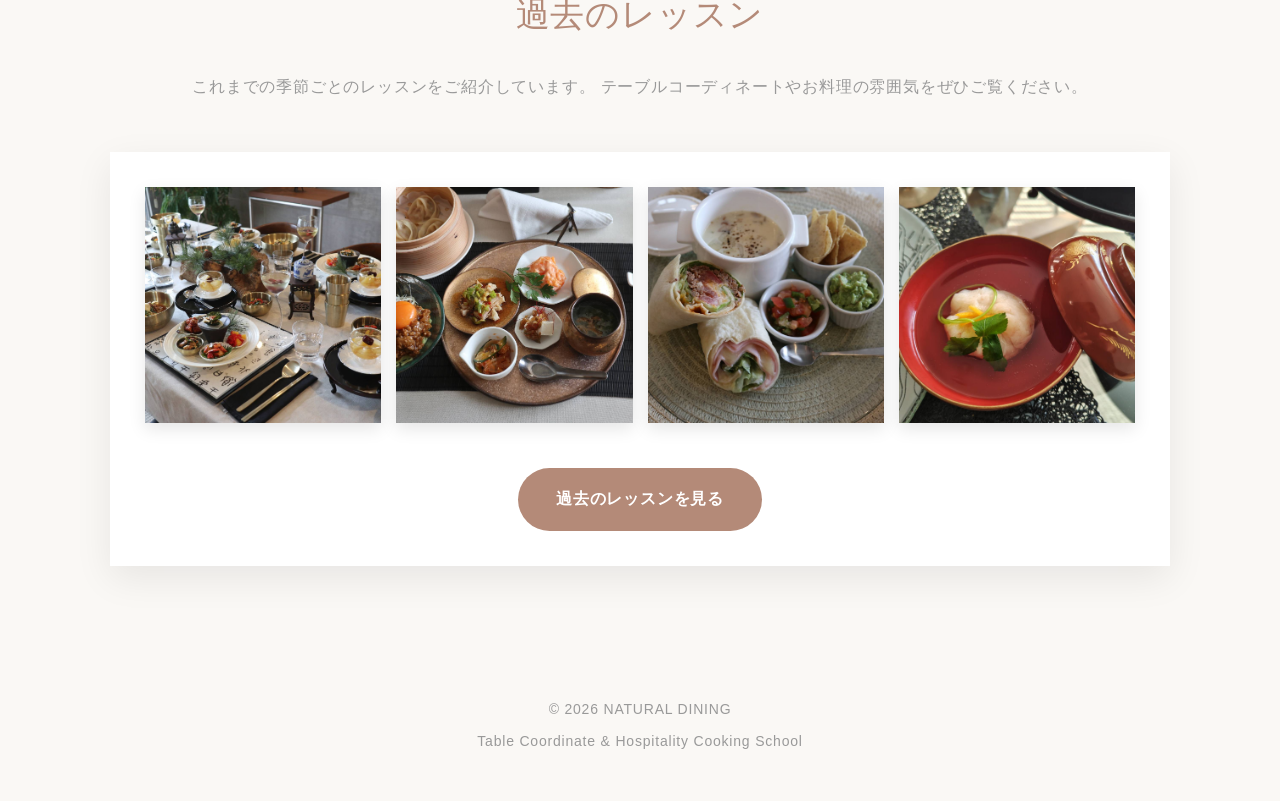
==== commit 6bf7525b: "ｖ" ====
--- a/index.html
+++ b/index.html
@@ -160,14 +160,14 @@
 
 <div class="schedule-calendar">
 
-<img src="images/christmas_second_half_calendar.png" alt="2026年クリスマスレッスン 後半日程カレンダー（11月25・26・28・29日、12月1・2・4・5・7・8・10・11・13・14・16・17・19・20・21・23・24・25日）">
-
-</div>
-
-<p class="lesson-note">
-
-調整のため、お申し込みは10月24日に一旦締め切ります。<br>
-（定員に達した場合は締切前でも募集終了となります）
+<img src="images/schedule-calendar-wide.png" alt="2026年クリスマスレッスン 後半日程カレンダー（11月25・26・28・29日、12月1・2・4・5・7・8・10・11・13・14・16・17・19・20・21・23・24・25日）">
+
+</div>
+
+<p class="deadline">
+
+<strong>調整のため、お申し込みは10月24日に一旦締め切ります。</strong><br>
+<span class="deadline-note">（定員に達した場合は締切前でも募集終了となります）</span>
 
 </p>
 
--- a/style.css
+++ b/style.css
@@ -300,9 +300,24 @@
   margin-top: 15px;
 }
 
+.deadline {
+  text-align: center;
+  margin-top: 10px;
+}
+
+.deadline strong {
+  font-size: 18px;
+  color: #b48a78;
+}
+
+.deadline-note {
+  color: #999;
+  font-size: 13px;
+}
+
 .schedule-calendar {
   margin: 20px auto;
-  max-width: 520px;
+  max-width: 640px;
 }
 
 .schedule-calendar img {
